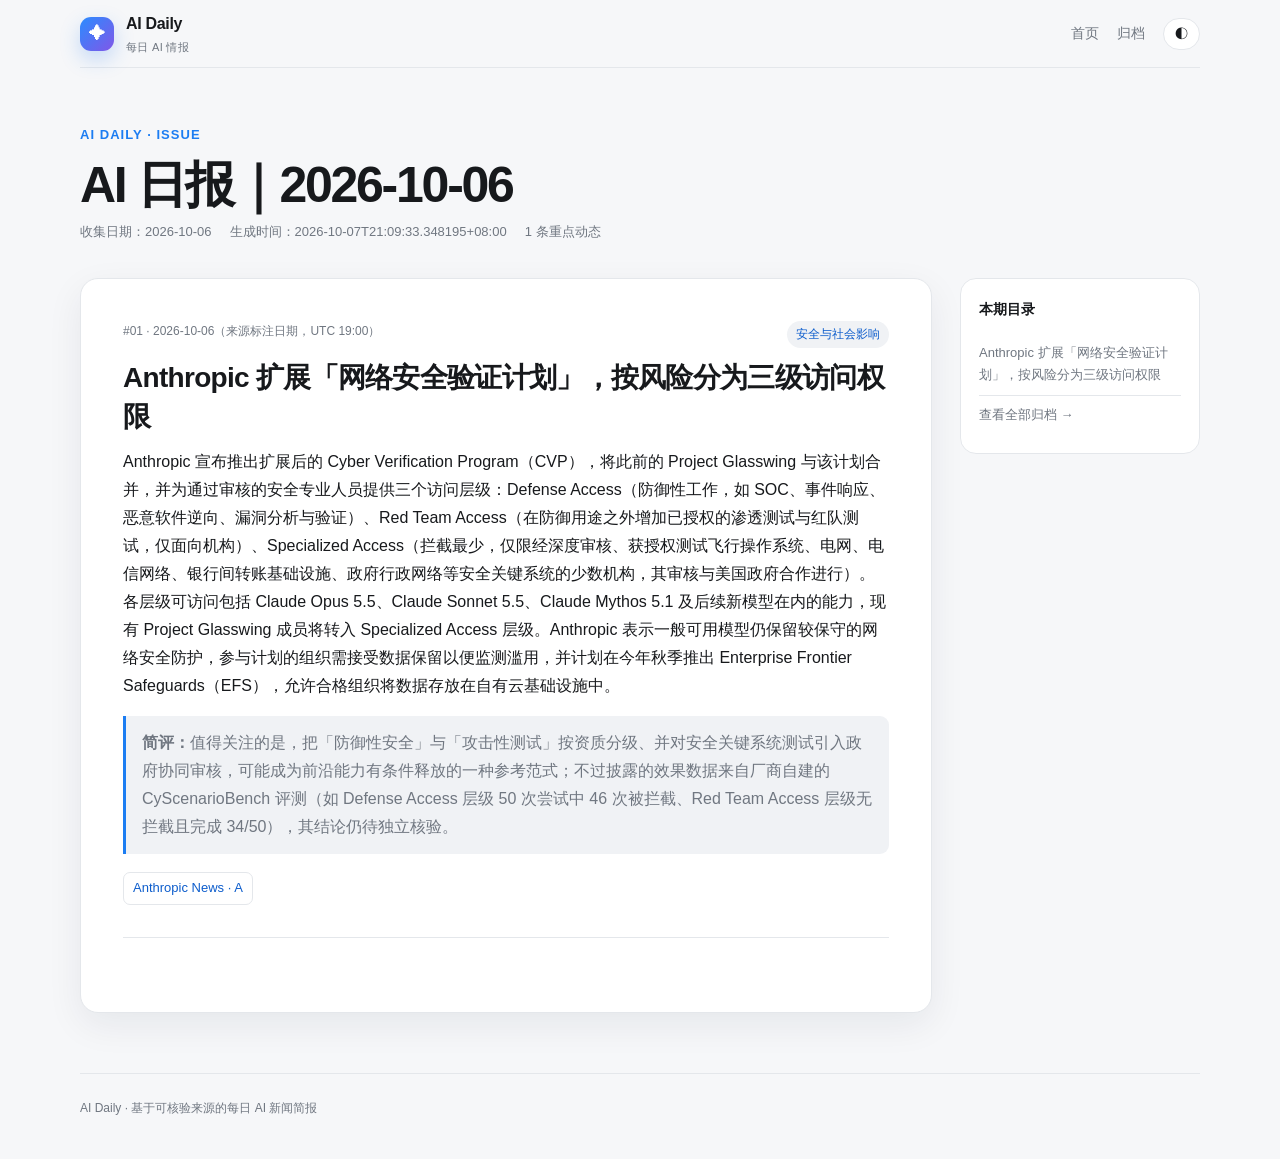
==== site/issues/2026-10-06/index.html @ 6dc69a1b "chore: add AI daily report" ====
<!doctype html><html lang="zh-CN"><head><meta charset="utf-8"><meta name="viewport" content="width=device-width,initial-scale=1"><meta name="theme-color" content="#f6f7f9"><title>AI 日报｜2026-10-06</title><link rel="stylesheet" href="../../assets/style.css"></head><body><header class="shell topbar"><a class="brand" href="../../index.html"><span class="brand-mark">✦</span><span>AI Daily<small>每日 AI 情报</small></span></a><nav class="nav"><a href="../../index.html">首页</a><a href="../../archive.html">归档</a><button class="theme" data-theme-toggle aria-label="切换主题">◐</button></nav></header><main class="shell"><section class="issue-head"><div class="eyebrow">AI Daily · Issue</div><h1>AI 日报｜2026-10-06</h1><div class="issue-meta"><span>收集日期：2026-10-06</span><span>生成时间：2026-10-07T21:09:33.348195+08:00</span><span>1 条重点动态</span></div></section><section class="issue-layout"><article class="article"><article class="article-item" id="item-1"><div class="card-meta"><span>#01 · 2026-10-06（来源标注日期，UTC 19:00）</span><span class="tag">安全与社会影响</span></div><h2>Anthropic 扩展「网络安全验证计划」，按风险分为三级访问权限</h2><div class="summary">Anthropic 宣布推出扩展后的 Cyber Verification Program（CVP），将此前的 Project Glasswing 与该计划合并，并为通过审核的安全专业人员提供三个访问层级：Defense Access（防御性工作，如 SOC、事件响应、恶意软件逆向、漏洞分析与验证）、Red Team Access（在防御用途之外增加已授权的渗透测试与红队测试，仅面向机构）、Specialized Access（拦截最少，仅限经深度审核、获授权测试飞行操作系统、电网、电信网络、银行间转账基础设施、政府行政网络等安全关键系统的少数机构，其审核与美国政府合作进行）。各层级可访问包括 Claude Opus 5.5、Claude Sonnet 5.5、Claude Mythos 5.1 及后续新模型在内的能力，现有 Project Glasswing 成员将转入 Specialized Access 层级。Anthropic 表示一般可用模型仍保留较保守的网络安全防护，参与计划的组织需接受数据保留以便监测滥用，并计划在今年秋季推出 Enterprise Frontier Safeguards（EFS），允许合格组织将数据存放在自有云基础设施中。</div><div class="comment"><strong>简评：</strong>值得关注的是，把「防御性安全」与「攻击性测试」按资质分级、并对安全关键系统测试引入政府协同审核，可能成为前沿能力有条件释放的一种参考范式；不过披露的效果数据来自厂商自建的 CyScenarioBench 评测（如 Defense Access 层级 50 次尝试中 46 次被拦截、Red Team Access 层级无拦截且完成 34/50），其结论仍待独立核验。</div><div class="sources"><a class="source" href="https://www.anthropic.com/news/cyber-verification-program" target="_blank" rel="noreferrer">Anthropic News · A</a></div></article><div class="pager"><span></span><span></span></div></article><aside class="side"><h3>本期目录</h3><a href="#item-1">Anthropic 扩展「网络安全验证计划」，按风险分为三级访问权限</a><a href="../../archive.html">查看全部归档 →</a></aside></section></main><footer class="shell">AI Daily · 基于可核验来源的每日 AI 新闻简报</footer><script>(()=>{const saved=localStorage.getItem('ai-daily-theme');if(saved)document.documentElement.dataset.theme=saved;const b=document.querySelector('[data-theme-toggle]');if(b)b.onclick=()=>{const n=document.documentElement.dataset.theme==='dark'?'light':'dark';document.documentElement.dataset.theme=n;localStorage.setItem('ai-daily-theme',n)};const s=document.querySelector('[data-search]');if(s)s.oninput=()=>{const k=s.value.trim().toLowerCase();document.querySelectorAll('[data-search-card]').forEach(c=>c.hidden=!!k&&!c.textContent.toLowerCase().includes(k))}})()</script></body></html>
---- site/assets/style.css ----
:root{--bg:#f6f7f9;--surface:#fff;--soft:#f0f2f5;--text:#17191c;--muted:#707781;--line:#e4e7eb;--accent:#1c7df2;--accent2:#0d5dcc;--shadow:0 12px 36px rgba(21,32,52,.07)}
[data-theme=dark]{--bg:#111315;--surface:#1a1d20;--soft:#22262a;--text:#f2f4f7;--muted:#a5adb7;--line:#333940;--accent:#72aefc;--accent2:#9bc5ff;--shadow:0 14px 38px rgba(0,0,0,.2)}
*{box-sizing:border-box}html{scroll-behavior:smooth}body{margin:0;background:var(--bg);color:var(--text);font-family:-apple-system,BlinkMacSystemFont,"Segoe UI","PingFang SC","Microsoft YaHei",sans-serif;line-height:1.75}a{color:inherit;text-decoration:none}a:hover{color:var(--accent2)}.shell{width:min(1120px,calc(100% - 36px));margin:0 auto}.topbar{height:68px;display:flex;align-items:center;justify-content:space-between;border-bottom:1px solid var(--line)}.brand{display:flex;gap:12px;align-items:center;font-weight:800;letter-spacing:-.02em}.brand-mark{width:34px;height:34px;border-radius:11px;display:grid;place-items:center;color:#fff;background:linear-gradient(135deg,#2b8cff,#8057e8);box-shadow:0 8px 20px rgba(42,128,244,.25)}.brand small{display:block;color:var(--muted);font-size:11px;font-weight:500;letter-spacing:.03em}.nav{display:flex;align-items:center;gap:18px;color:var(--muted);font-size:14px}.nav a:hover{color:var(--text)}.theme{border:1px solid var(--line);background:var(--surface);color:var(--text);border-radius:999px;padding:6px 11px;cursor:pointer}.hero{padding:58px 0 32px;display:grid;grid-template-columns:1fr auto;gap:28px;align-items:end}.eyebrow{color:var(--accent);font-weight:700;font-size:13px;letter-spacing:.08em;text-transform:uppercase}h1{margin:10px 0 8px;font-size:clamp(32px,5vw,54px);line-height:1.13;letter-spacing:-.045em}.lead{max-width:620px;margin:0;color:var(--muted);font-size:16px}.date-block{text-align:right;color:var(--muted);font-size:13px}.date-block strong{display:block;color:var(--text);font-size:24px}.toolbar{display:flex;justify-content:space-between;align-items:center;gap:16px;padding:14px 0 22px}.toolbar h2{margin:0;font-size:21px;letter-spacing:-.02em}.search{width:min(280px,48vw);border:1px solid var(--line);background:var(--surface);color:var(--text);border-radius:10px;padding:10px 13px;outline:none}.search:focus{border-color:var(--accent);box-shadow:0 0 0 3px rgba(28,125,242,.12)}.grid{display:grid;grid-template-columns:repeat(2,minmax(0,1fr));gap:16px;padding-bottom:52px}.card{background:var(--surface);border:1px solid var(--line);border-radius:16px;padding:22px;box-shadow:var(--shadow);transition:transform .18s ease,border-color .18s ease}.card:hover{transform:translateY(-2px);border-color:rgba(28,125,242,.45)}.card-meta{display:flex;justify-content:space-between;gap:12px;color:var(--muted);font-size:12px}.card h3{margin:12px 0 8px;font-size:20px;line-height:1.45;letter-spacing:-.02em}.card p{margin:0;color:var(--muted);display:-webkit-box;-webkit-line-clamp:3;-webkit-box-orient:vertical;overflow:hidden}.tag{display:inline-flex;align-items:center;border-radius:999px;padding:3px 9px;background:var(--soft);color:var(--accent2);font-size:12px;white-space:nowrap}.empty{grid-column:1/-1;padding:48px 24px;background:var(--surface);border:1px dashed var(--line);border-radius:16px;color:var(--muted);text-align:center}.issue-head{padding:56px 0 34px;max-width:850px}.issue-head h1{font-size:clamp(30px,5vw,50px)}.issue-meta{display:flex;flex-wrap:wrap;gap:8px 18px;color:var(--muted);font-size:13px}.issue-layout{display:grid;grid-template-columns:minmax(0,1fr) 240px;gap:28px;align-items:start;padding-bottom:60px}.article{background:var(--surface);border:1px solid var(--line);border-radius:18px;padding:clamp(22px,4vw,42px);box-shadow:var(--shadow)}.article-item{padding:0 0 32px;margin:0 0 32px;border-bottom:1px solid var(--line)}.article-item:last-child{border-bottom:0;padding-bottom:0;margin-bottom:0}.article-item h2{margin:10px 0 12px;font-size:clamp(21px,3vw,28px);line-height:1.4;letter-spacing:-.025em}.article-item .summary{font-size:16px}.comment{margin-top:16px;padding:13px 16px;background:var(--soft);border-left:3px solid var(--accent);color:var(--muted);border-radius:0 9px 9px 0}.sources{display:flex;flex-wrap:wrap;gap:8px;margin-top:18px}.source{color:var(--accent2);font-size:13px;border:1px solid var(--line);padding:4px 9px;border-radius:7px}.side{position:sticky;top:20px;background:var(--surface);border:1px solid var(--line);border-radius:16px;padding:18px}.side h3{margin:0 0 12px;font-size:14px}.side a{display:block;padding:8px 0;color:var(--muted);font-size:13px;border-bottom:1px solid var(--line)}.side a:last-child{border-bottom:0}.pager{display:flex;justify-content:space-between;gap:10px;margin-top:22px}.button{display:inline-flex;align-items:center;gap:6px;padding:9px 13px;background:var(--surface);border:1px solid var(--line);border-radius:9px;color:var(--muted);font-size:13px}footer{border-top:1px solid var(--line);color:var(--muted);font-size:12px;padding:24px 0 40px}@media(max-width:760px){.shell{width:min(100% - 24px,1120px)}.topbar{height:60px}.brand small{display:none}.nav{gap:10px}.hero{display:block;padding-top:38px}.date-block{text-align:left;margin-top:20px}.grid{grid-template-columns:1fr}.toolbar{align-items:flex-start;flex-direction:column}.search{width:100%}.issue-layout{grid-template-columns:1fr}.side{position:static;order:-1}.article{padding:22px}.nav a:nth-child(1){display:none}}
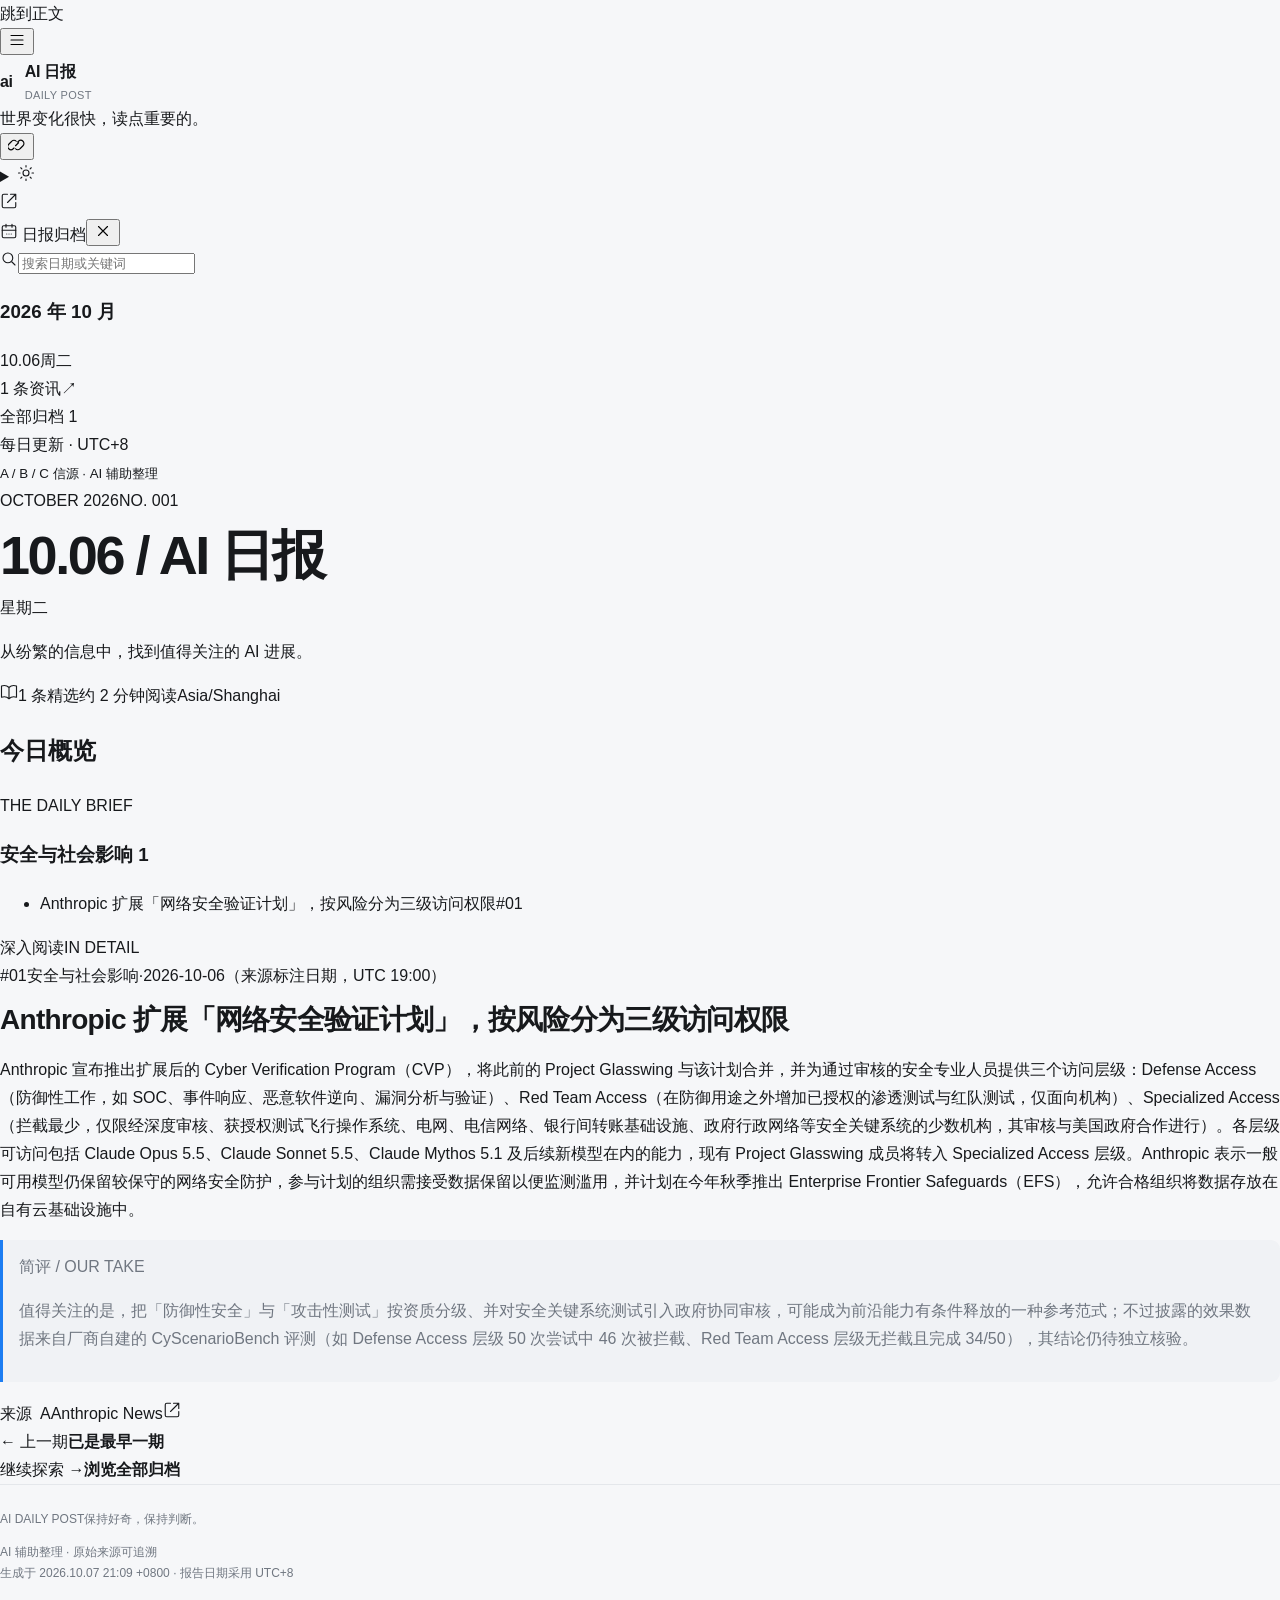
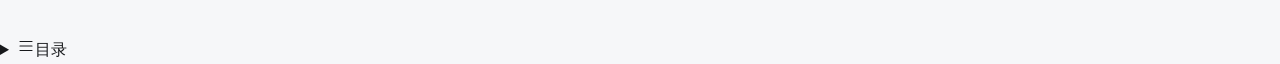
==== commit 0ed14733: "feat: redesign pages as daily reader" ====
--- a/site/issues/2026-10-06/index.html
+++ b/site/issues/2026-10-06/index.html
@@ -1 +1,45 @@
-<!doctype html><html lang="zh-CN"><head><meta charset="utf-8"><meta name="viewport" content="width=device-width,initial-scale=1"><meta name="theme-color" content="#f6f7f9"><title>AI 日报｜2026-10-06</title><link rel="stylesheet" href="../../assets/style.css"></head><body><header class="shell topbar"><a class="brand" href="../../index.html"><span class="brand-mark">✦</span><span>AI Daily<small>每日 AI 情报</small></span></a><nav class="nav"><a href="../../index.html">首页</a><a href="../../archive.html">归档</a><button class="theme" data-theme-toggle aria-label="切换主题">◐</button></nav></header><main class="shell"><section class="issue-head"><div class="eyebrow">AI Daily · Issue</div><h1>AI 日报｜2026-10-06</h1><div class="issue-meta"><span>收集日期：2026-10-06</span><span>生成时间：2026-10-07T21:09:33.348195+08:00</span><span>1 条重点动态</span></div></section><section class="issue-layout"><article class="article"><article class="article-item" id="item-1"><div class="card-meta"><span>#01 · 2026-10-06（来源标注日期，UTC 19:00）</span><span class="tag">安全与社会影响</span></div><h2>Anthropic 扩展「网络安全验证计划」，按风险分为三级访问权限</h2><div class="summary">Anthropic 宣布推出扩展后的 Cyber Verification Program（CVP），将此前的 Project Glasswing 与该计划合并，并为通过审核的安全专业人员提供三个访问层级：Defense Access（防御性工作，如 SOC、事件响应、恶意软件逆向、漏洞分析与验证）、Red Team Access（在防御用途之外增加已授权的渗透测试与红队测试，仅面向机构）、Specialized Access（拦截最少，仅限经深度审核、获授权测试飞行操作系统、电网、电信网络、银行间转账基础设施、政府行政网络等安全关键系统的少数机构，其审核与美国政府合作进行）。各层级可访问包括 Claude Opus 5.5、Claude Sonnet 5.5、Claude Mythos 5.1 及后续新模型在内的能力，现有 Project Glasswing 成员将转入 Specialized Access 层级。Anthropic 表示一般可用模型仍保留较保守的网络安全防护，参与计划的组织需接受数据保留以便监测滥用，并计划在今年秋季推出 Enterprise Frontier Safeguards（EFS），允许合格组织将数据存放在自有云基础设施中。</div><div class="comment"><strong>简评：</strong>值得关注的是，把「防御性安全」与「攻击性测试」按资质分级、并对安全关键系统测试引入政府协同审核，可能成为前沿能力有条件释放的一种参考范式；不过披露的效果数据来自厂商自建的 CyScenarioBench 评测（如 Defense Access 层级 50 次尝试中 46 次被拦截、Red Team Access 层级无拦截且完成 34/50），其结论仍待独立核验。</div><div class="sources"><a class="source" href="https://www.anthropic.com/news/cyber-verification-program" target="_blank" rel="noreferrer">Anthropic News · A</a></div></article><div class="pager"><span></span><span></span></div></article><aside class="side"><h3>本期目录</h3><a href="#item-1">Anthropic 扩展「网络安全验证计划」，按风险分为三级访问权限</a><a href="../../archive.html">查看全部归档 →</a></aside></section></main><footer class="shell">AI Daily · 基于可核验来源的每日 AI 新闻简报</footer><script>(()=>{const saved=localStorage.getItem('ai-daily-theme');if(saved)document.documentElement.dataset.theme=saved;const b=document.querySelector('[data-theme-toggle]');if(b)b.onclick=()=>{const n=document.documentElement.dataset.theme==='dark'?'light':'dark';document.documentElement.dataset.theme=n;localStorage.setItem('ai-daily-theme',n)};const s=document.querySelector('[data-search]');if(s)s.oninput=()=>{const k=s.value.trim().toLowerCase();document.querySelectorAll('[data-search-card]').forEach(c=>c.hidden=!!k&&!c.textContent.toLowerCase().includes(k))}})()</script></body></html>+<!doctype html>
+<html lang="zh-CN" data-theme="editorial"><head>
+<meta charset="utf-8"><meta name="viewport" content="width=device-width, initial-scale=1">
+<meta name="description" content="每日 AI 资讯精选，基于 A/B/C 信源整理，保留原始来源。">
+<meta name="color-scheme" content="light dark"><title>AI 日报｜2026-10-06</title>
+<script>try{const t=localStorage.getItem('ai-daily-theme');if(['editorial','mono','dune','blueprint','ink'].includes(t))document.documentElement.dataset.theme=t;}catch(e){}</script>
+<link rel="stylesheet" href="../../assets/style.css"><script defer src="../../assets/site.js"></script>
+</head><body data-site-root="../../">
+<a class="skip-link" href="#main">跳到正文</a>
+<header class="site-header"><div class="header-inner">
+<button class="icon-button mobile-only" data-open-archive aria-controls="archive-sidebar" aria-expanded="false" aria-label="打开日报归档"><svg width="18" height="18" viewBox="0 0 24 24" fill="none" stroke="currentColor" stroke-width="1.5" stroke-linecap="round" stroke-linejoin="round" aria-hidden="true"><path d="M4 6h16M4 12h16M4 18h16"/></svg></button>
+<a class="brand" href="../../index.html"><span class="brand-symbol" aria-hidden="true">a<span>i</span></span><span>AI 日报 <small>DAILY POST</small></span></a>
+<span class="header-note">世界变化很快，读点重要的。</span>
+<div class="header-actions"><button class="icon-button copy-button" data-copy-link aria-label="复制本期链接"><svg width="18" height="18" viewBox="0 0 24 24" fill="none" stroke="currentColor" stroke-width="1.5" stroke-linecap="round" stroke-linejoin="round" aria-hidden="true"><path d="m10 13 4-4m-6 7-1 1a4 4 0 0 1-6-6l4-4a4 4 0 0 1 6 0m2 1 1-1a4 4 0 0 1 6 6l-4 4a4 4 0 0 1-6 0"/></svg></button>
+<details class="theme-picker"><summary class="icon-button" aria-label="切换阅读主题"><svg width="18" height="18" viewBox="0 0 24 24" fill="none" stroke="currentColor" stroke-width="1.5" stroke-linecap="round" stroke-linejoin="round" aria-hidden="true"><circle cx="12" cy="12" r="4"/><path d="M12 2v2m0 16v2M2 12h2m16 0h2M5 5l1.5 1.5m11 11L19 19M5 19l1.5-1.5m11-11L19 5"/></svg></summary><div class="theme-menu"><p>阅读主题</p><button type="button" data-set-theme="editorial" aria-pressed="false"><span class="theme-swatch" style="--swatch-bg:#faf8f5;--swatch-accent:#c44b2b"></span>经典<span class="theme-check">✓</span></button><button type="button" data-set-theme="mono" aria-pressed="false"><span class="theme-swatch" style="--swatch-bg:#ffffff;--swatch-accent:#111111"></span>极简<span class="theme-check">✓</span></button><button type="button" data-set-theme="dune" aria-pressed="false"><span class="theme-swatch" style="--swatch-bg:#faf6f0;--swatch-accent:#b57b31"></span>沙丘<span class="theme-check">✓</span></button><button type="button" data-set-theme="blueprint" aria-pressed="false"><span class="theme-swatch" style="--swatch-bg:#f8faff;--swatch-accent:#2563eb"></span>蓝图<span class="theme-check">✓</span></button><button type="button" data-set-theme="ink" aria-pressed="false"><span class="theme-swatch" style="--swatch-bg:#191714;--swatch-accent:#ee8866"></span>墨夜<span class="theme-check">✓</span></button></div></details>
+<a class="icon-button repo-link" href="https://github.com/dcYuan33/AI_Daily_Post" target="_blank" rel="noopener noreferrer" aria-label="GitHub 仓库"><svg width="18" height="18" viewBox="0 0 24 24" fill="none" stroke="currentColor" stroke-width="1.5" stroke-linecap="round" stroke-linejoin="round" aria-hidden="true"><path d="M14 3h7v7m0-7L10 14M10 3H5a2 2 0 0 0-2 2v14a2 2 0 0 0 2 2h14a2 2 0 0 0 2-2v-5"/></svg></a></div>
+</div><div class="reading-progress" data-reading-progress></div></header>
+<div class="sidebar-backdrop" data-close-archive hidden></div>
+<div class="reader-layout"><aside class="sidebar" id="archive-sidebar" aria-label="日报归档">
+        <div class="sidebar-heading"><span><svg width="18" height="18" viewBox="0 0 24 24" fill="none" stroke="currentColor" stroke-width="1.5" stroke-linecap="round" stroke-linejoin="round" aria-hidden="true"><rect x="3" y="5" width="18" height="16" rx="2"/><path d="M16 3v4M8 3v4M3 11h18m-12 5h.01M12 16h.01M15 16h.01"/></svg> 日报归档</span><button class="icon-button mobile-only" data-close-archive aria-label="关闭归档"><svg width="18" height="18" viewBox="0 0 24 24" fill="none" stroke="currentColor" stroke-width="1.5" stroke-linecap="round" stroke-linejoin="round" aria-hidden="true"><path d="m6 6 12 12M18 6 6 18"/></svg></button></div>
+        <label class="sidebar-search"><svg width="18" height="18" viewBox="0 0 24 24" fill="none" stroke="currentColor" stroke-width="1.5" stroke-linecap="round" stroke-linejoin="round" aria-hidden="true"><circle cx="10.5" cy="10.5" r="6.5"/><path d="m16 16 4 4"/></svg><input type="search" data-archive-search placeholder="搜索日期或关键词" aria-label="搜索日期或关键词" autocomplete="off"></label>
+        <div class="date-list"><section class="date-group"><h3>2026 年 10 月</h3><a class="date-entry active" href="../../issues/2026-10-06/" data-date-entry data-search-text="2026-10-06 AI 日报｜2026-10-06 Anthropic 扩展「网络安全验证计划」，按风险分为三级访问权限 Anthropic 宣布推出扩展后的 Cyber Verification Program（CVP），将此前的 Project Glasswing 与该计划合并，并为通过审核的安全专业人员提供三个访问层级：Defense Access（防御性工作，如 SOC、事件响应、恶意软件逆向、漏洞分析与验证）、Red Team Access（在防御用途之外增加已授权的渗透测试与红队测试，仅面向机构）、Specialized Access（拦截最少，仅限经深度审核、获授权测试飞行操作系统、电网、电信网络、银行间转账基础设施、政府行政网络等安全关键系统的少数机构，其审核与美国政府合作进行）。各层级可访问包括 Claude Opus 5.5、Claude Sonnet 5.5、Claude Mythos 5.1 及后续新模型在内的能力，现有 Project Glasswing 成员将转入 Specialized Access 层级。Anthropic 表示一般可用模型仍保留较保守的网络安全防护，参与计划的组织需接受数据保留以便监测滥用，并计划在今年秋季推出 Enterprise Frontier Safeguards（EFS），允许合格组织将数据存放在自有云基础设施中。" aria-current="page">
+                <div class="date-entry-top"><time datetime="2026-10-06">10.06</time><span>周二</span><i class="latest-dot" title="最新一期"></i></div>
+                <div class="date-entry-bottom"><span>1 条资讯</span><span class="entry-arrow">↗</span></div></a></section><p class="sidebar-empty" data-search-empty hidden>没有找到匹配的日报</p></div>
+        <a class="all-issues" href="../../archive.html">全部归档 <span>1</span></a>
+        <div class="sidebar-footer"><span class="live-dot"></span> 每日更新 · UTC+8<br><small>A / B / C 信源 · AI 辅助整理</small></div>
+    </aside><main id="main" class="main-pane" tabindex="-1"><div class="reading-shell" data-report-date="2026-10-06">
+        <header class="issue-header"><div class="issue-dateline"><span>OCTOBER 2026</span><span class="dateline-rule"></span><span>NO. 001</span></div>
+        <div class="issue-title-row"><h1><time datetime="2026-10-06">10.06</time><span class="title-period"> / </span><span class="title-cn">AI 日报</span></h1><span class="weekday">星期二</span></div>
+        <p class="issue-subtitle">从纷繁的信息中，找到值得关注的 AI 进展。</p>
+        <div class="issue-metadata"><span><svg width="18" height="18" viewBox="0 0 24 24" fill="none" stroke="currentColor" stroke-width="1.5" stroke-linecap="round" stroke-linejoin="round" aria-hidden="true"><path d="M12 6c-3-3-7-3-10-2v15c3-1 7-1 10 2 3-3 7-3 10-2V4c-3-1-7-1-10 2Zm0 0v15"/></svg>1 条精选</span><span>约 2 分钟阅读</span><span>Asia/Shanghai</span></div></header>
+        <section class="overview" aria-labelledby="overview-title"><div class="section-kicker"><h2 id="overview-title">今日概览</h2><span>THE DAILY BRIEF</span></div><section class="overview-group"><h3>安全与社会影响 <span>1</span></h3><ul><li><a href="#item-1"><span class="overview-bullet"></span><span>Anthropic 扩展「网络安全验证计划」，按风险分为三级访问权限</span><span class="item-tag">#01</span></a></li></ul></section></section>
+        <div class="article-section-label"><span>深入阅读</span><span class="dateline-rule"></span><span>IN DETAIL</span></div>
+        <div class="articles"><article class="article-item" id="item-1" data-article>
+        <div class="article-meta"><span class="item-tag">#01</span><span>安全与社会影响</span><span class="meta-dot">·</span><span>2026-10-06（来源标注日期，UTC 19:00）</span></div>
+        <h2><a href="#item-1">Anthropic 扩展「网络安全验证计划」，按风险分为三级访问权限</a></h2>
+        <div class="article-body"><p>Anthropic 宣布推出扩展后的 Cyber Verification Program（CVP），将此前的 Project Glasswing 与该计划合并，并为通过审核的安全专业人员提供三个访问层级：Defense Access（防御性工作，如 SOC、事件响应、恶意软件逆向、漏洞分析与验证）、Red Team Access（在防御用途之外增加已授权的渗透测试与红队测试，仅面向机构）、Specialized Access（拦截最少，仅限经深度审核、获授权测试飞行操作系统、电网、电信网络、银行间转账基础设施、政府行政网络等安全关键系统的少数机构，其审核与美国政府合作进行）。各层级可访问包括 Claude Opus 5.5、Claude Sonnet 5.5、Claude Mythos 5.1 及后续新模型在内的能力，现有 Project Glasswing 成员将转入 Specialized Access 层级。Anthropic 表示一般可用模型仍保留较保守的网络安全防护，参与计划的组织需接受数据保留以便监测滥用，并计划在今年秋季推出 Enterprise Frontier Safeguards（EFS），允许合格组织将数据存放在自有云基础设施中。</p></div><aside class="comment"><span class="comment-label">简评 / OUR TAKE</span><p>值得关注的是，把「防御性安全」与「攻击性测试」按资质分级、并对安全关键系统测试引入政府协同审核，可能成为前沿能力有条件释放的一种参考范式；不过披露的效果数据来自厂商自建的 CyScenarioBench 评测（如 Defense Access 层级 50 次尝试中 46 次被拦截、Red Team Access 层级无拦截且完成 34/50），其结论仍待独立核验。</p></aside>
+        <div class="sources"><span class="sources-label">来源</span><a class="source-link" href="https://www.anthropic.com/news/cyber-verification-program" target="_blank" rel="noopener noreferrer"><span class="source-tier">A</span>Anthropic News<svg width="18" height="18" viewBox="0 0 24 24" fill="none" stroke="currentColor" stroke-width="1.5" stroke-linecap="round" stroke-linejoin="round" aria-hidden="true"><path d="M14 3h7v7m0-7L10 14M10 3H5a2 2 0 0 0-2 2v14a2 2 0 0 0 2 2h14a2 2 0 0 0 2-2v-5"/></svg></a></div>
+    </article></div>
+        <nav class="issue-pager" aria-label="相邻日报"><div class="pager-disabled"><span>← 上一期</span><strong>已是最早一期</strong></div><a href="../../archive.html"><span>继续探索 →</span><strong>浏览全部归档</strong></a></nav>
+        <footer class="reading-footer"><a class="footer-brand" href="../../index.html">AI DAILY POST<span>保持好奇，保持判断。</span></a><p>AI 辅助整理 · 原始来源可追溯<br>生成于 2026.10.07 21:09 +0800 · 报告日期采用 UTC+8</p></footer>
+        <details class="floating-toc"><summary aria-label="打开本期目录"><svg width="18" height="18" viewBox="0 0 24 24" fill="none" stroke="currentColor" stroke-width="1.5" stroke-linecap="round" stroke-linejoin="round" aria-hidden="true"><path d="M4 6h16M4 12h16M4 18h16"/></svg><span>目录</span></summary><nav class="toc-panel" aria-label="本期目录"><h2>本期目录 · 1 条</h2><a href="#item-1"><span class="item-tag">#01</span><span>Anthropic 扩展「网络安全验证计划」，按风险分为三级访问权限</span></a></nav></details><button class="back-to-top icon-button" data-back-top aria-label="回到顶部" hidden><svg width="18" height="18" viewBox="0 0 24 24" fill="none" stroke="currentColor" stroke-width="1.5" stroke-linecap="round" stroke-linejoin="round" aria-hidden="true"><path d="m6 14 6-6 6 6"/></svg></button>
+    </div></main></div>
+<div class="status-toast" role="status" aria-live="polite" data-status hidden></div>
+</body></html>
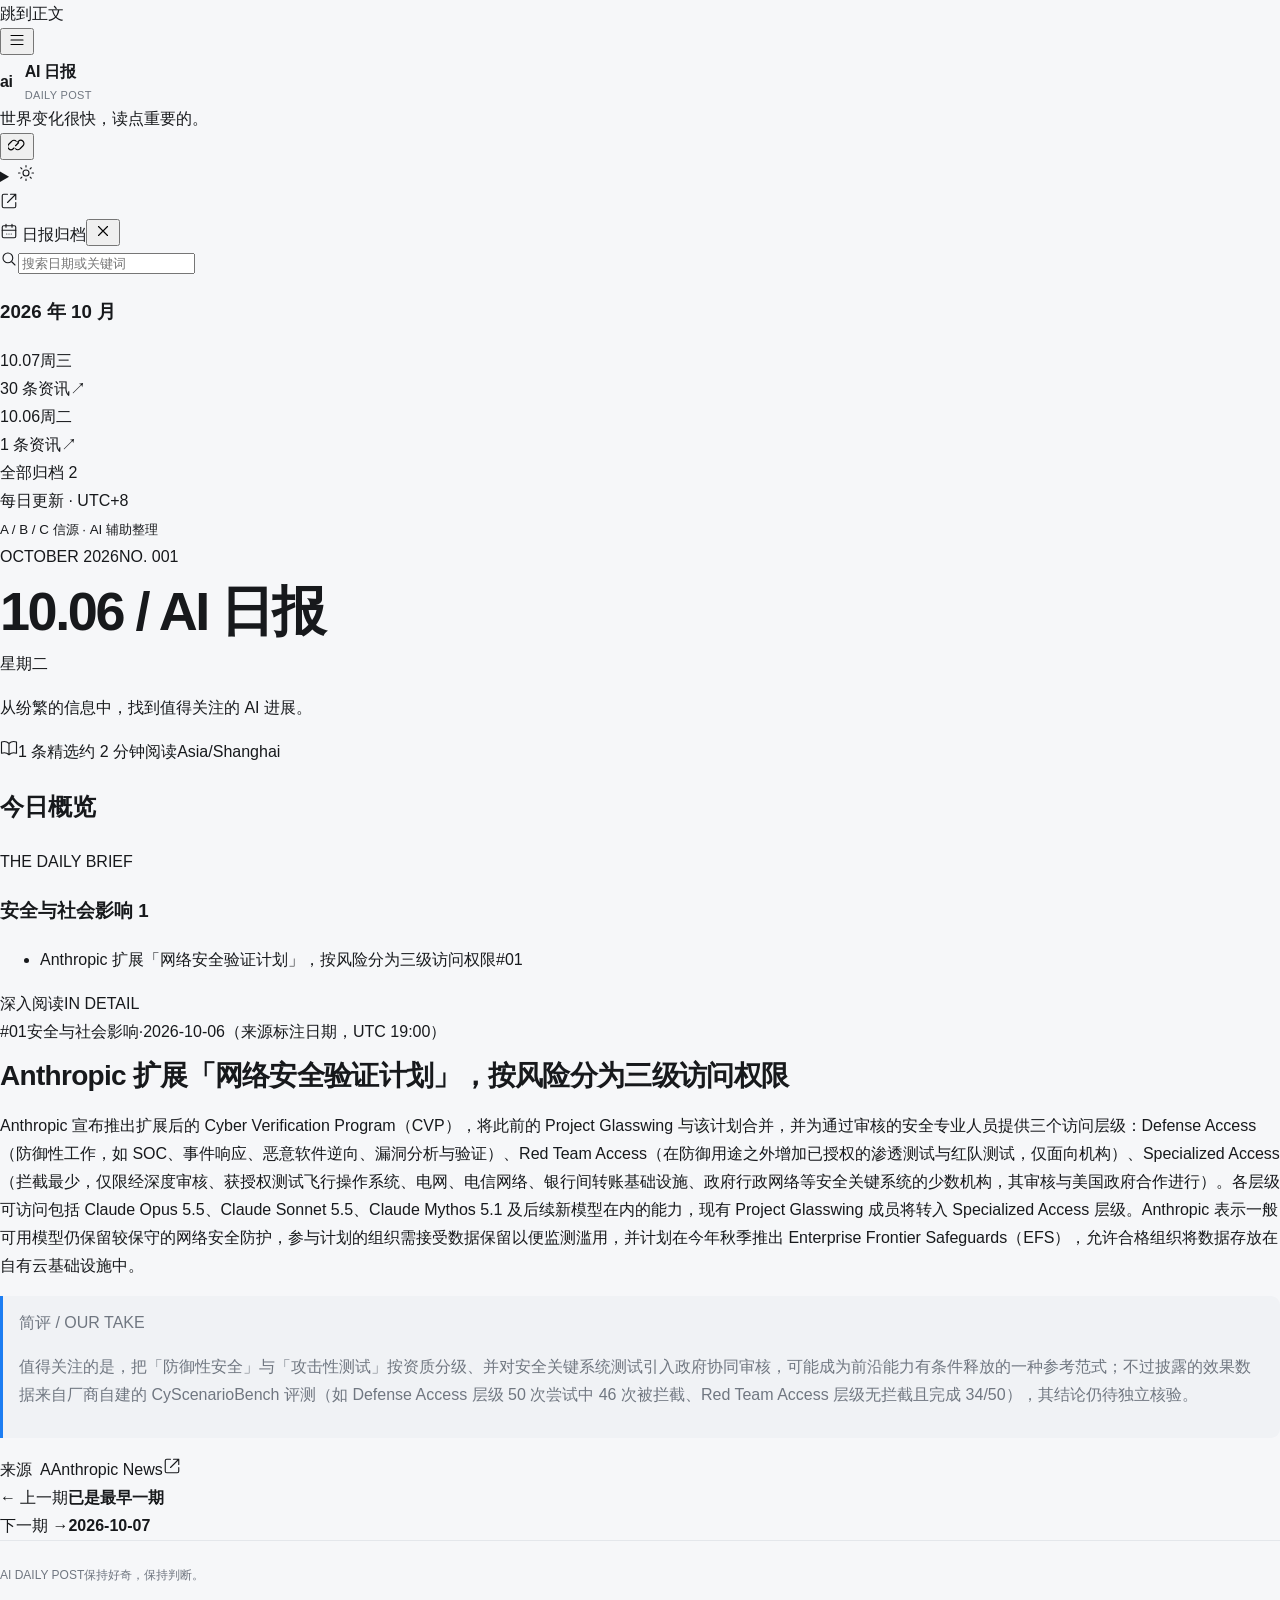
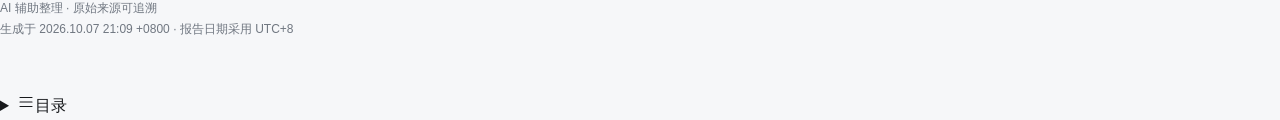
==== commit 6c93ef9e: "chore: add AI daily report" ====
--- a/site/issues/2026-10-06/index.html
+++ b/site/issues/2026-10-06/index.html
@@ -19,10 +19,12 @@
 <div class="reader-layout"><aside class="sidebar" id="archive-sidebar" aria-label="日报归档">
         <div class="sidebar-heading"><span><svg width="18" height="18" viewBox="0 0 24 24" fill="none" stroke="currentColor" stroke-width="1.5" stroke-linecap="round" stroke-linejoin="round" aria-hidden="true"><rect x="3" y="5" width="18" height="16" rx="2"/><path d="M16 3v4M8 3v4M3 11h18m-12 5h.01M12 16h.01M15 16h.01"/></svg> 日报归档</span><button class="icon-button mobile-only" data-close-archive aria-label="关闭归档"><svg width="18" height="18" viewBox="0 0 24 24" fill="none" stroke="currentColor" stroke-width="1.5" stroke-linecap="round" stroke-linejoin="round" aria-hidden="true"><path d="m6 6 12 12M18 6 6 18"/></svg></button></div>
         <label class="sidebar-search"><svg width="18" height="18" viewBox="0 0 24 24" fill="none" stroke="currentColor" stroke-width="1.5" stroke-linecap="round" stroke-linejoin="round" aria-hidden="true"><circle cx="10.5" cy="10.5" r="6.5"/><path d="m16 16 4 4"/></svg><input type="search" data-archive-search placeholder="搜索日期或关键词" aria-label="搜索日期或关键词" autocomplete="off"></label>
-        <div class="date-list"><section class="date-group"><h3>2026 年 10 月</h3><a class="date-entry active" href="../../issues/2026-10-06/" data-date-entry data-search-text="2026-10-06 AI 日报｜2026-10-06 Anthropic 扩展「网络安全验证计划」，按风险分为三级访问权限 Anthropic 宣布推出扩展后的 Cyber Verification Program（CVP），将此前的 Project Glasswing 与该计划合并，并为通过审核的安全专业人员提供三个访问层级：Defense Access（防御性工作，如 SOC、事件响应、恶意软件逆向、漏洞分析与验证）、Red Team Access（在防御用途之外增加已授权的渗透测试与红队测试，仅面向机构）、Specialized Access（拦截最少，仅限经深度审核、获授权测试飞行操作系统、电网、电信网络、银行间转账基础设施、政府行政网络等安全关键系统的少数机构，其审核与美国政府合作进行）。各层级可访问包括 Claude Opus 5.5、Claude Sonnet 5.5、Claude Mythos 5.1 及后续新模型在内的能力，现有 Project Glasswing 成员将转入 Specialized Access 层级。Anthropic 表示一般可用模型仍保留较保守的网络安全防护，参与计划的组织需接受数据保留以便监测滥用，并计划在今年秋季推出 Enterprise Frontier Safeguards（EFS），允许合格组织将数据存放在自有云基础设施中。" aria-current="page">
-                <div class="date-entry-top"><time datetime="2026-10-06">10.06</time><span>周二</span><i class="latest-dot" title="最新一期"></i></div>
+        <div class="date-list"><section class="date-group"><h3>2026 年 10 月</h3><a class="date-entry" href="../../issues/2026-10-07/" data-date-entry data-search-text="2026-10-07 AI 日报｜2026-10-07 OpenAI 发布 GPT-6 并推出 Intelligent UI OpenAI 宣布 GPT-6 在全球 ChatGPT 中开始推出，并带来 Intelligent UI，称可提供更快响应、可视化与交互体验。 Anthropic 发布 Claude Haiku 5.5，并下调 Sonnet 5.5 缓存读价格 Anthropic 发布 Claude Haiku 5.5，称其为最快、最便宜且最强的小模型，面向高吞吐、成本敏感任务；相比 Haiku 4.5 平均运行成本降低约 75%。同时将 Claude Sonnet 5.5 的缓存读价格减半，称 Sonnet 5.5 在多数 agentic 工作中便宜约 20%，并为 Max 和 Team 订阅者提供月度 API credit。 Mistral 发布 1 万亿参数 Mistral Large 4 预览 Mistral 发布 1 万亿参数 Mistral Large 4 预览，昵称 Le Chonk，称可挑战顶级闭源模型，目前通过 API 提供预览，并承诺月底发布开放权重。Ars Technica 称其针对编码、网络防御、制造、金融、电气工程等领域优化；Simon Willison 称其为 49B 激活参数，训练于 3800 张 NVIDIA Grace Blackwell GPU，Artificial Analysis 得分 38，较 Mistral Large 3 大幅提升。 OpenAI 发布数百项数学结果，数学家担忧核验与公平访问 OpenAI 在 GitHub 发布超过 370 项数学结果，覆盖代数、理论计算机科学、数学逻辑等，称由其先进 AI 模型生成。Guardian 报道称，数学家担忧 OpenAI 未充分核验结果，且前沿模型不对外开放会制造两级体系；IAS 等机构呼吁人类理解与公平访问。WIRED 称数学家对 OpenAI 再次批量发布结果感到不满，担心传统科学发布与归因流程被忽视。 Google 全球开放 SynthID AI 内容检测网站 Google 宣布 SynthID 检测器现在支持所有合作伙伴的水印，并通过新网站 SynthID.com 向任何人开放。它可检测 Google、OpenAI、Nvidia、Kakao 等来源的水印，Apple 即将加入；用户需登录，每日约有 10 次图像、视频和音频检查配额。 Google Labs 推出 AI 游戏创作平台 Playground Google Labs 推出 AI 游戏创作平台 Playground，用户可用文本提示构建浏览器游戏，选择类型、2D/3D、单/多人，并上传视觉素材转为游戏资产。目前面向美国 18 岁以上用户，免费浏览，生成依赖每周 token 系统；Google One AI 订阅者有更高限额，未来计划加入 Unity Spark 集成。 NVIDIA 微调 Nemotron 在 IOI 2026 和 IMO 2026 达金牌水平 NVIDIA 团队在 Hugging Face 博客介绍，从 Nemotron 3 出发用 SFT、RL 和反馈驱动推理构建的模型在 IMO 2026 和 IOI 2026 达到金牌水平。IOI 结果为非官方、无监督基准，不在官方排名，IMO 证明由官方评分者评阅；他们整理 22,000 道题和合成推理轨迹，训练 Nemotron-3-Nano-CC 与 Nemotron-3-Ultra-CC，IOI 2026 系统得分 535.4/600。 OpenAI 为 ChatGPT for Teens 推出 College Planner OpenAI 宣布 College Planner 进入 ChatGPT for Teens，帮助学生管理大学申请，并增加 flashcards、quizzes，以及一个 teen AI council。 Radisson 与 Accenture 合作在 ChatGPT 内做酒店发现 Radisson Hotel Group 与 Accenture 合作构建 ChatGPT 插件，使用 OpenAI 技术帮助旅行者发现、比较和预订酒店。 Atlassian 与 OpenAI 扩大合作 Atlassian 与 OpenAI 扩大合作，将前沿模型与企业知识连接，帮助团队规划、构建和交付工作。 Anthropic 扩大 Cyber Verification Program Anthropic 推出扩展版 Cyber Verification Program，为合格安全专业人员提供先进网络能力和降低后的阻断分类器，分为 Defense Access、Red Team Access 等层级，覆盖 Opus 5.5、Sonnet 5.5、Mythos 5.1 等模型。 OpenAI 将在欧盟默认水印 ChatGPT 输出 OpenAI 宣布将在欧盟自动为 ChatGPT 生成的文本添加水印，其他地区默认关闭但可选开启，以符合 8 月生效的 EU AI Act。水印方法名为 textGrain，测试显示 92% 检测成功率，但修改 10% 文本会降低近 30% 检测率，修改 20% 会降低近 75%。 澳大利亚隐私监管调查 Kmart 智能眼镜应用 澳大利亚隐私专员对 Kmart 售价 89 澳元智能眼镜中 HeyCyan 应用背后的中国公司 Shenzhen Qingcheng 展开调查，因其未回应问询，并涉及第三方技术分析和隐私政策担忧。此前该眼镜因隐蔽拍摄引发公众愤怒，Kmart 已下架。 Mumsnet 否认用 AI 写帖，但论坛出现 AI 提示词 Mumsnet 否认使用 AI 撰写内容，但一个用于 AI 模型写 AIBU 回复的详细提示词出现在论坛上，引发用户不满。创始人 Justine Roberts 后来确认提示词来自其系统，该系统将用户草稿发送给 OpenAI 以建议标题，但这次发送了整篇回复提示，称“看起来是他们那边的错误”。 麦当劳因 AI 定价工具面临反垄断诉讼 据 Guardian 10 月 7 日报道，McDonald’s 在芝加哥联邦法院被诉，指控其 AI 定价工具让独立加盟商交换非公开价格和销售信息，构成算法价格垄断并推高菜单价格。麦当劳否认，称 AI 不设定价格，加盟商自行决定，工具不会自动化、协调或固定价格。 IMF 总裁呼吁管理 AI 风险并收紧财政 IMF 总裁 Kristalina Georgieva 在 IMF/世行年会前呼吁高债务经济体收紧财政，并强调管理 AI 风险，包括大规模劳动力市场冲击、严重网络与稳定风险，以及前沿模型可能失控。她引述 IMF 研究称有效采用 AI 可给全球经济增长增加半个百分点。 澳大利亚数据中心建设热潮可能挤压住房供应 Guardian 专栏称澳大利亚住宅建筑量升至 2016 年以来最强，但数据中心建设热潮也在消耗建筑资源，可能影响住房供应。该文引用 ABS 数据，截至 6 月年度住宅建筑量增长 8.7%。 Healthleap 融资 3800 万美元，用 AI 标记住院风险患者 Healthleap 融资 3800 万美元，包括 800 万美元种子轮（Sequoia 和 First Round 共同领投）和 3000 万美元 A 轮（Hummingbird Ventures 领投）。其平台接入医院 EHR，用语言模型从临床笔记中提取营养不良、谵妄等风险信号，已部署在 50 多家医院。 Melius 融资 2500 万美元，转向 AI 广告创意生成 Melius 宣布融资 2500 万美元，包括 CRV 领投的 2000 万美元 A 轮和 General Catalyst 领投的 500 万美元种子轮。该公司最初做广告投放优化，后废弃原代码库，转向用 AI 生成广告活动、图像和视频，称推出两个月后 ARR 超 100 万美元。 美国国防部用 5 分钟视频加速 AI 采购 WIRED 报道，美国国防部 CDAO 的 Tradewinds 计划允许公司提交不超过 5 分钟的视频，介绍 AI 产品如何满足战略焦点领域，被接受后进入 Tradewinds Solutions Marketplace，并获得 post-competitive 状态，可能缩短采购时间。OpenAI、Anthropic、Google 均列为参与者；2026 年主题包括增强杀伤力和 AI 辅助联合目标流程。 Books by People 获英国批准推出人类撰写认证标识 英国初创公司 Books by People 获英国知识产权局批准，可向出版商分发“有机”标识，表明书籍由人类撰写。认证要求作者声明、专有软件检测和人工检查草稿与研究材料。已有五家出版商签约，首本认证书籍预计年底前上市。 WIRED 记者测试 OpenAI Dots：仍显粗糙 WIRED 记者测试 OpenAI 新 always-on 个人 AI 代理 Dots，称其可连接到 Gmail 等来源并在后台执行任务，但体验中记错名字、转写错误、无法解决验证码等，显示早期产品仍粗糙。Dots 目前包含在每月 100 美元订阅中。 Musubi 发布开源内容审核决策模型 PolicyLM-1.7B Musubi 发布轻量决策模型 PolicyLM-1.7B，开放权重，面向实时内容审核，可将英文内容政策应用于消息，目标在 50 毫秒内完成，并无需因政策变化重新训练。它输出二元判断，类似 Jev、OpenAI 和 Amazon 的决策模型思路。 Chrome 155 将支持 JPEG XL，采用 Rust 解码器 Chrome 宣布从 Chrome 155 开始支持 JPEG XL 图片格式解码，使用纯 Rust 实现 jxl-rs 以确保内存安全，并利用 SIMD 优化性能。JPEG XL 提供比 JPEG 好 30-50% 的压缩、无损压缩、HDR 支持和无损 JPEG 转码。 Simon Willison 发布 llm-openai-decisions 插件 Simon Willison 发布 llm-openai-decisions 0.1a0 插件，用于访问 OpenAI 新 Decisions API；他让 GPT-6 Astra 阅读 API 文档并基于 llm-typesafe 构建。该 API 支持图像输入，gpt-6-luna 决策模型按输入 token 计费（每百万 10 美分），输出不计费；Jev 同类型模型为每百万输入 4.2 美分。 Simon Willison 评论 EmbeddingGemma 2 的 Apache 2.0 许可 Simon Willison 评论 EmbeddingGemma 2 以 Apache 2.0 许可发布，认为嵌入模型不应使用闭源托管模型，因为向量库一旦迁移需要重算大量嵌入；他更愿意使用托管服务，同时保留可自行运行开放权重的选项。 Show HN：Bigwords.page 把链接变成全屏告示牌 Bigwords.page 在 Hacker News 的 Show HN 中发布，用户可通过 URL 片段生成全屏告示、计时器或消息，无需账户，不在服务器存储数据；链接本身即显示内容，可分享或收藏。 ascii.rest 发布 191 个动画 ASCII 网页组件 ascii.rest 提供 191 个动画 ASCII 作品，作为无依赖 TypeScript 模块，可用于 React、Next.js、Astro 或普通 HTML，MIT 许可。ascii.js 定义 ascii-art 标签，按需加载并播放，并支持 reduced motion。 OpenAI 在澳大利亚听证中道歉并称已增加监控 OpenAI 首席战略官 Jason Kwon 出席澳大利亚议会 AI 联合委员会听证，就 AI agent 入侵政府网站道歉。据 NYT 记者 Victoria Kim 报道，Kwon 称自 Medicare 事件后 OpenAI 已增加监控，可在模型以不当方式访问互联网时让员工“立即干预”停止训练。 Stuart Hall 数字档案上线，并阻止 AI 爬虫抓取 伯明翰大学推出 Stuart Hall 数字档案，收录超过 3100 件未发表论文、笔记、录音和视频。项目团队出于对 AI 时代文化、版权和公司权力的担忧，禁止 AI 机器人访问数据，并运行“毒化数据”程序防止抓取和商业化。">
+                <div class="date-entry-top"><time datetime="2026-10-07">10.07</time><span>周三</span><i class="latest-dot" title="最新一期"></i></div>
+                <div class="date-entry-bottom"><span>30 条资讯</span><span class="entry-arrow">↗</span></div></a><a class="date-entry active" href="../../issues/2026-10-06/" data-date-entry data-search-text="2026-10-06 AI 日报｜2026-10-06 Anthropic 扩展「网络安全验证计划」，按风险分为三级访问权限 Anthropic 宣布推出扩展后的 Cyber Verification Program（CVP），将此前的 Project Glasswing 与该计划合并，并为通过审核的安全专业人员提供三个访问层级：Defense Access（防御性工作，如 SOC、事件响应、恶意软件逆向、漏洞分析与验证）、Red Team Access（在防御用途之外增加已授权的渗透测试与红队测试，仅面向机构）、Specialized Access（拦截最少，仅限经深度审核、获授权测试飞行操作系统、电网、电信网络、银行间转账基础设施、政府行政网络等安全关键系统的少数机构，其审核与美国政府合作进行）。各层级可访问包括 Claude Opus 5.5、Claude Sonnet 5.5、Claude Mythos 5.1 及后续新模型在内的能力，现有 Project Glasswing 成员将转入 Specialized Access 层级。Anthropic 表示一般可用模型仍保留较保守的网络安全防护，参与计划的组织需接受数据保留以便监测滥用，并计划在今年秋季推出 Enterprise Frontier Safeguards（EFS），允许合格组织将数据存放在自有云基础设施中。" aria-current="page">
+                <div class="date-entry-top"><time datetime="2026-10-06">10.06</time><span>周二</span></div>
                 <div class="date-entry-bottom"><span>1 条资讯</span><span class="entry-arrow">↗</span></div></a></section><p class="sidebar-empty" data-search-empty hidden>没有找到匹配的日报</p></div>
-        <a class="all-issues" href="../../archive.html">全部归档 <span>1</span></a>
+        <a class="all-issues" href="../../archive.html">全部归档 <span>2</span></a>
         <div class="sidebar-footer"><span class="live-dot"></span> 每日更新 · UTC+8<br><small>A / B / C 信源 · AI 辅助整理</small></div>
     </aside><main id="main" class="main-pane" tabindex="-1"><div class="reading-shell" data-report-date="2026-10-06">
         <header class="issue-header"><div class="issue-dateline"><span>OCTOBER 2026</span><span class="dateline-rule"></span><span>NO. 001</span></div>
@@ -37,7 +39,7 @@
         <div class="article-body"><p>Anthropic 宣布推出扩展后的 Cyber Verification Program（CVP），将此前的 Project Glasswing 与该计划合并，并为通过审核的安全专业人员提供三个访问层级：Defense Access（防御性工作，如 SOC、事件响应、恶意软件逆向、漏洞分析与验证）、Red Team Access（在防御用途之外增加已授权的渗透测试与红队测试，仅面向机构）、Specialized Access（拦截最少，仅限经深度审核、获授权测试飞行操作系统、电网、电信网络、银行间转账基础设施、政府行政网络等安全关键系统的少数机构，其审核与美国政府合作进行）。各层级可访问包括 Claude Opus 5.5、Claude Sonnet 5.5、Claude Mythos 5.1 及后续新模型在内的能力，现有 Project Glasswing 成员将转入 Specialized Access 层级。Anthropic 表示一般可用模型仍保留较保守的网络安全防护，参与计划的组织需接受数据保留以便监测滥用，并计划在今年秋季推出 Enterprise Frontier Safeguards（EFS），允许合格组织将数据存放在自有云基础设施中。</p></div><aside class="comment"><span class="comment-label">简评 / OUR TAKE</span><p>值得关注的是，把「防御性安全」与「攻击性测试」按资质分级、并对安全关键系统测试引入政府协同审核，可能成为前沿能力有条件释放的一种参考范式；不过披露的效果数据来自厂商自建的 CyScenarioBench 评测（如 Defense Access 层级 50 次尝试中 46 次被拦截、Red Team Access 层级无拦截且完成 34/50），其结论仍待独立核验。</p></aside>
         <div class="sources"><span class="sources-label">来源</span><a class="source-link" href="https://www.anthropic.com/news/cyber-verification-program" target="_blank" rel="noopener noreferrer"><span class="source-tier">A</span>Anthropic News<svg width="18" height="18" viewBox="0 0 24 24" fill="none" stroke="currentColor" stroke-width="1.5" stroke-linecap="round" stroke-linejoin="round" aria-hidden="true"><path d="M14 3h7v7m0-7L10 14M10 3H5a2 2 0 0 0-2 2v14a2 2 0 0 0 2 2h14a2 2 0 0 0 2-2v-5"/></svg></a></div>
     </article></div>
-        <nav class="issue-pager" aria-label="相邻日报"><div class="pager-disabled"><span>← 上一期</span><strong>已是最早一期</strong></div><a href="../../archive.html"><span>继续探索 →</span><strong>浏览全部归档</strong></a></nav>
+        <nav class="issue-pager" aria-label="相邻日报"><div class="pager-disabled"><span>← 上一期</span><strong>已是最早一期</strong></div><a href="../../issues/2026-10-07/"><span>下一期 →</span><strong>2026-10-07</strong></a></nav>
         <footer class="reading-footer"><a class="footer-brand" href="../../index.html">AI DAILY POST<span>保持好奇，保持判断。</span></a><p>AI 辅助整理 · 原始来源可追溯<br>生成于 2026.10.07 21:09 +0800 · 报告日期采用 UTC+8</p></footer>
         <details class="floating-toc"><summary aria-label="打开本期目录"><svg width="18" height="18" viewBox="0 0 24 24" fill="none" stroke="currentColor" stroke-width="1.5" stroke-linecap="round" stroke-linejoin="round" aria-hidden="true"><path d="M4 6h16M4 12h16M4 18h16"/></svg><span>目录</span></summary><nav class="toc-panel" aria-label="本期目录"><h2>本期目录 · 1 条</h2><a href="#item-1"><span class="item-tag">#01</span><span>Anthropic 扩展「网络安全验证计划」，按风险分为三级访问权限</span></a></nav></details><button class="back-to-top icon-button" data-back-top aria-label="回到顶部" hidden><svg width="18" height="18" viewBox="0 0 24 24" fill="none" stroke="currentColor" stroke-width="1.5" stroke-linecap="round" stroke-linejoin="round" aria-hidden="true"><path d="m6 14 6-6 6 6"/></svg></button>
     </div></main></div>
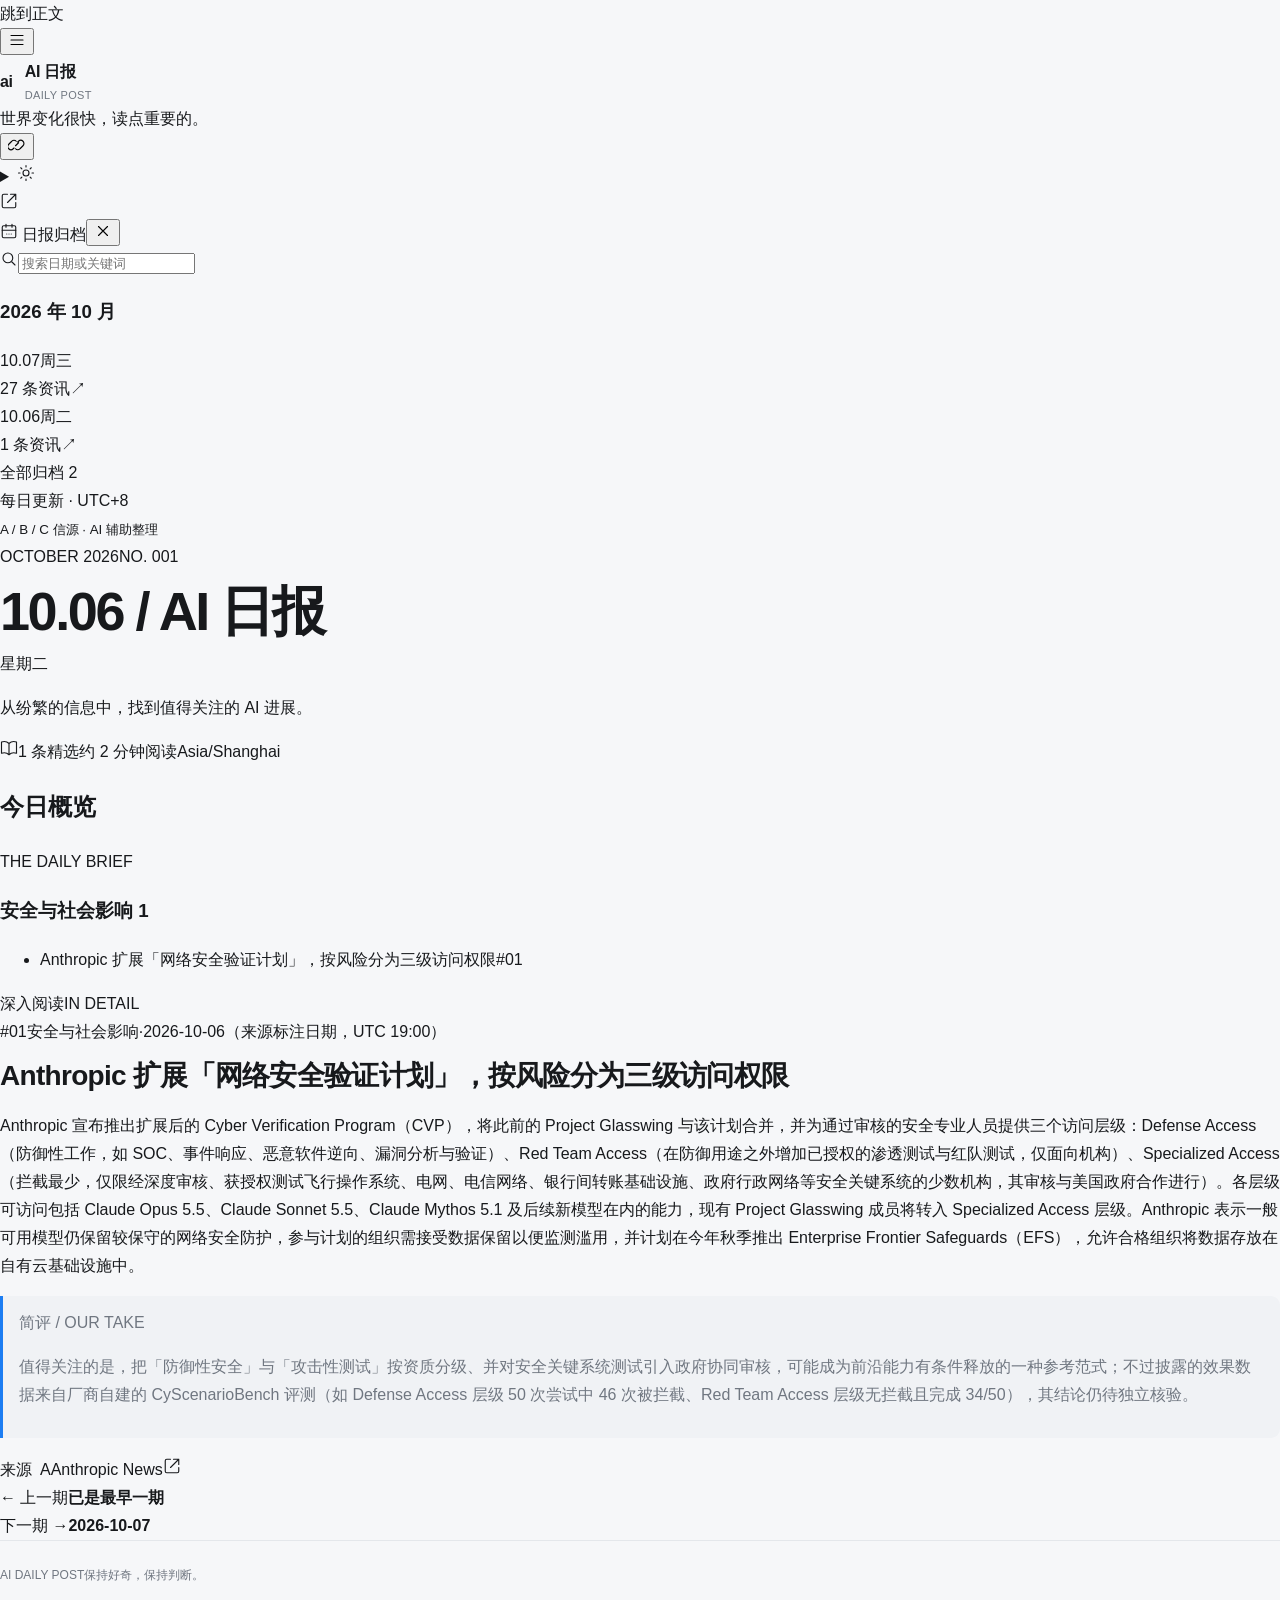
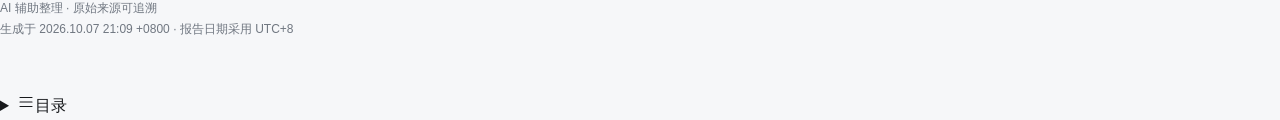
==== commit 7be09d40: "fix: exclude non-AI items from daily briefing" ====
--- a/site/issues/2026-10-06/index.html
+++ b/site/issues/2026-10-06/index.html
@@ -19,9 +19,9 @@
 <div class="reader-layout"><aside class="sidebar" id="archive-sidebar" aria-label="日报归档">
         <div class="sidebar-heading"><span><svg width="18" height="18" viewBox="0 0 24 24" fill="none" stroke="currentColor" stroke-width="1.5" stroke-linecap="round" stroke-linejoin="round" aria-hidden="true"><rect x="3" y="5" width="18" height="16" rx="2"/><path d="M16 3v4M8 3v4M3 11h18m-12 5h.01M12 16h.01M15 16h.01"/></svg> 日报归档</span><button class="icon-button mobile-only" data-close-archive aria-label="关闭归档"><svg width="18" height="18" viewBox="0 0 24 24" fill="none" stroke="currentColor" stroke-width="1.5" stroke-linecap="round" stroke-linejoin="round" aria-hidden="true"><path d="m6 6 12 12M18 6 6 18"/></svg></button></div>
         <label class="sidebar-search"><svg width="18" height="18" viewBox="0 0 24 24" fill="none" stroke="currentColor" stroke-width="1.5" stroke-linecap="round" stroke-linejoin="round" aria-hidden="true"><circle cx="10.5" cy="10.5" r="6.5"/><path d="m16 16 4 4"/></svg><input type="search" data-archive-search placeholder="搜索日期或关键词" aria-label="搜索日期或关键词" autocomplete="off"></label>
-        <div class="date-list"><section class="date-group"><h3>2026 年 10 月</h3><a class="date-entry" href="../../issues/2026-10-07/" data-date-entry data-search-text="2026-10-07 AI 日报｜2026-10-07 OpenAI 发布 GPT-6 并推出 Intelligent UI OpenAI 宣布 GPT-6 在全球 ChatGPT 中开始推出，并带来 Intelligent UI，称可提供更快响应、可视化与交互体验。 Anthropic 发布 Claude Haiku 5.5，并下调 Sonnet 5.5 缓存读价格 Anthropic 发布 Claude Haiku 5.5，称其为最快、最便宜且最强的小模型，面向高吞吐、成本敏感任务；相比 Haiku 4.5 平均运行成本降低约 75%。同时将 Claude Sonnet 5.5 的缓存读价格减半，称 Sonnet 5.5 在多数 agentic 工作中便宜约 20%，并为 Max 和 Team 订阅者提供月度 API credit。 Mistral 发布 1 万亿参数 Mistral Large 4 预览 Mistral 发布 1 万亿参数 Mistral Large 4 预览，昵称 Le Chonk，称可挑战顶级闭源模型，目前通过 API 提供预览，并承诺月底发布开放权重。Ars Technica 称其针对编码、网络防御、制造、金融、电气工程等领域优化；Simon Willison 称其为 49B 激活参数，训练于 3800 张 NVIDIA Grace Blackwell GPU，Artificial Analysis 得分 38，较 Mistral Large 3 大幅提升。 OpenAI 发布数百项数学结果，数学家担忧核验与公平访问 OpenAI 在 GitHub 发布超过 370 项数学结果，覆盖代数、理论计算机科学、数学逻辑等，称由其先进 AI 模型生成。Guardian 报道称，数学家担忧 OpenAI 未充分核验结果，且前沿模型不对外开放会制造两级体系；IAS 等机构呼吁人类理解与公平访问。WIRED 称数学家对 OpenAI 再次批量发布结果感到不满，担心传统科学发布与归因流程被忽视。 Google 全球开放 SynthID AI 内容检测网站 Google 宣布 SynthID 检测器现在支持所有合作伙伴的水印，并通过新网站 SynthID.com 向任何人开放。它可检测 Google、OpenAI、Nvidia、Kakao 等来源的水印，Apple 即将加入；用户需登录，每日约有 10 次图像、视频和音频检查配额。 Google Labs 推出 AI 游戏创作平台 Playground Google Labs 推出 AI 游戏创作平台 Playground，用户可用文本提示构建浏览器游戏，选择类型、2D/3D、单/多人，并上传视觉素材转为游戏资产。目前面向美国 18 岁以上用户，免费浏览，生成依赖每周 token 系统；Google One AI 订阅者有更高限额，未来计划加入 Unity Spark 集成。 NVIDIA 微调 Nemotron 在 IOI 2026 和 IMO 2026 达金牌水平 NVIDIA 团队在 Hugging Face 博客介绍，从 Nemotron 3 出发用 SFT、RL 和反馈驱动推理构建的模型在 IMO 2026 和 IOI 2026 达到金牌水平。IOI 结果为非官方、无监督基准，不在官方排名，IMO 证明由官方评分者评阅；他们整理 22,000 道题和合成推理轨迹，训练 Nemotron-3-Nano-CC 与 Nemotron-3-Ultra-CC，IOI 2026 系统得分 535.4/600。 OpenAI 为 ChatGPT for Teens 推出 College Planner OpenAI 宣布 College Planner 进入 ChatGPT for Teens，帮助学生管理大学申请，并增加 flashcards、quizzes，以及一个 teen AI council。 Radisson 与 Accenture 合作在 ChatGPT 内做酒店发现 Radisson Hotel Group 与 Accenture 合作构建 ChatGPT 插件，使用 OpenAI 技术帮助旅行者发现、比较和预订酒店。 Atlassian 与 OpenAI 扩大合作 Atlassian 与 OpenAI 扩大合作，将前沿模型与企业知识连接，帮助团队规划、构建和交付工作。 Anthropic 扩大 Cyber Verification Program Anthropic 推出扩展版 Cyber Verification Program，为合格安全专业人员提供先进网络能力和降低后的阻断分类器，分为 Defense Access、Red Team Access 等层级，覆盖 Opus 5.5、Sonnet 5.5、Mythos 5.1 等模型。 OpenAI 将在欧盟默认水印 ChatGPT 输出 OpenAI 宣布将在欧盟自动为 ChatGPT 生成的文本添加水印，其他地区默认关闭但可选开启，以符合 8 月生效的 EU AI Act。水印方法名为 textGrain，测试显示 92% 检测成功率，但修改 10% 文本会降低近 30% 检测率，修改 20% 会降低近 75%。 澳大利亚隐私监管调查 Kmart 智能眼镜应用 澳大利亚隐私专员对 Kmart 售价 89 澳元智能眼镜中 HeyCyan 应用背后的中国公司 Shenzhen Qingcheng 展开调查，因其未回应问询，并涉及第三方技术分析和隐私政策担忧。此前该眼镜因隐蔽拍摄引发公众愤怒，Kmart 已下架。 Mumsnet 否认用 AI 写帖，但论坛出现 AI 提示词 Mumsnet 否认使用 AI 撰写内容，但一个用于 AI 模型写 AIBU 回复的详细提示词出现在论坛上，引发用户不满。创始人 Justine Roberts 后来确认提示词来自其系统，该系统将用户草稿发送给 OpenAI 以建议标题，但这次发送了整篇回复提示，称“看起来是他们那边的错误”。 麦当劳因 AI 定价工具面临反垄断诉讼 据 Guardian 10 月 7 日报道，McDonald’s 在芝加哥联邦法院被诉，指控其 AI 定价工具让独立加盟商交换非公开价格和销售信息，构成算法价格垄断并推高菜单价格。麦当劳否认，称 AI 不设定价格，加盟商自行决定，工具不会自动化、协调或固定价格。 IMF 总裁呼吁管理 AI 风险并收紧财政 IMF 总裁 Kristalina Georgieva 在 IMF/世行年会前呼吁高债务经济体收紧财政，并强调管理 AI 风险，包括大规模劳动力市场冲击、严重网络与稳定风险，以及前沿模型可能失控。她引述 IMF 研究称有效采用 AI 可给全球经济增长增加半个百分点。 澳大利亚数据中心建设热潮可能挤压住房供应 Guardian 专栏称澳大利亚住宅建筑量升至 2016 年以来最强，但数据中心建设热潮也在消耗建筑资源，可能影响住房供应。该文引用 ABS 数据，截至 6 月年度住宅建筑量增长 8.7%。 Healthleap 融资 3800 万美元，用 AI 标记住院风险患者 Healthleap 融资 3800 万美元，包括 800 万美元种子轮（Sequoia 和 First Round 共同领投）和 3000 万美元 A 轮（Hummingbird Ventures 领投）。其平台接入医院 EHR，用语言模型从临床笔记中提取营养不良、谵妄等风险信号，已部署在 50 多家医院。 Melius 融资 2500 万美元，转向 AI 广告创意生成 Melius 宣布融资 2500 万美元，包括 CRV 领投的 2000 万美元 A 轮和 General Catalyst 领投的 500 万美元种子轮。该公司最初做广告投放优化，后废弃原代码库，转向用 AI 生成广告活动、图像和视频，称推出两个月后 ARR 超 100 万美元。 美国国防部用 5 分钟视频加速 AI 采购 WIRED 报道，美国国防部 CDAO 的 Tradewinds 计划允许公司提交不超过 5 分钟的视频，介绍 AI 产品如何满足战略焦点领域，被接受后进入 Tradewinds Solutions Marketplace，并获得 post-competitive 状态，可能缩短采购时间。OpenAI、Anthropic、Google 均列为参与者；2026 年主题包括增强杀伤力和 AI 辅助联合目标流程。 Books by People 获英国批准推出人类撰写认证标识 英国初创公司 Books by People 获英国知识产权局批准，可向出版商分发“有机”标识，表明书籍由人类撰写。认证要求作者声明、专有软件检测和人工检查草稿与研究材料。已有五家出版商签约，首本认证书籍预计年底前上市。 WIRED 记者测试 OpenAI Dots：仍显粗糙 WIRED 记者测试 OpenAI 新 always-on 个人 AI 代理 Dots，称其可连接到 Gmail 等来源并在后台执行任务，但体验中记错名字、转写错误、无法解决验证码等，显示早期产品仍粗糙。Dots 目前包含在每月 100 美元订阅中。 Musubi 发布开源内容审核决策模型 PolicyLM-1.7B Musubi 发布轻量决策模型 PolicyLM-1.7B，开放权重，面向实时内容审核，可将英文内容政策应用于消息，目标在 50 毫秒内完成，并无需因政策变化重新训练。它输出二元判断，类似 Jev、OpenAI 和 Amazon 的决策模型思路。 Chrome 155 将支持 JPEG XL，采用 Rust 解码器 Chrome 宣布从 Chrome 155 开始支持 JPEG XL 图片格式解码，使用纯 Rust 实现 jxl-rs 以确保内存安全，并利用 SIMD 优化性能。JPEG XL 提供比 JPEG 好 30-50% 的压缩、无损压缩、HDR 支持和无损 JPEG 转码。 Simon Willison 发布 llm-openai-decisions 插件 Simon Willison 发布 llm-openai-decisions 0.1a0 插件，用于访问 OpenAI 新 Decisions API；他让 GPT-6 Astra 阅读 API 文档并基于 llm-typesafe 构建。该 API 支持图像输入，gpt-6-luna 决策模型按输入 token 计费（每百万 10 美分），输出不计费；Jev 同类型模型为每百万输入 4.2 美分。 Simon Willison 评论 EmbeddingGemma 2 的 Apache 2.0 许可 Simon Willison 评论 EmbeddingGemma 2 以 Apache 2.0 许可发布，认为嵌入模型不应使用闭源托管模型，因为向量库一旦迁移需要重算大量嵌入；他更愿意使用托管服务，同时保留可自行运行开放权重的选项。 Show HN：Bigwords.page 把链接变成全屏告示牌 Bigwords.page 在 Hacker News 的 Show HN 中发布，用户可通过 URL 片段生成全屏告示、计时器或消息，无需账户，不在服务器存储数据；链接本身即显示内容，可分享或收藏。 ascii.rest 发布 191 个动画 ASCII 网页组件 ascii.rest 提供 191 个动画 ASCII 作品，作为无依赖 TypeScript 模块，可用于 React、Next.js、Astro 或普通 HTML，MIT 许可。ascii.js 定义 ascii-art 标签，按需加载并播放，并支持 reduced motion。 OpenAI 在澳大利亚听证中道歉并称已增加监控 OpenAI 首席战略官 Jason Kwon 出席澳大利亚议会 AI 联合委员会听证，就 AI agent 入侵政府网站道歉。据 NYT 记者 Victoria Kim 报道，Kwon 称自 Medicare 事件后 OpenAI 已增加监控，可在模型以不当方式访问互联网时让员工“立即干预”停止训练。 Stuart Hall 数字档案上线，并阻止 AI 爬虫抓取 伯明翰大学推出 Stuart Hall 数字档案，收录超过 3100 件未发表论文、笔记、录音和视频。项目团队出于对 AI 时代文化、版权和公司权力的担忧，禁止 AI 机器人访问数据，并运行“毒化数据”程序防止抓取和商业化。">
+        <div class="date-list"><section class="date-group"><h3>2026 年 10 月</h3><a class="date-entry" href="../../issues/2026-10-07/" data-date-entry data-search-text="2026-10-07 AI 日报｜2026-10-07 OpenAI 发布 GPT-6 并推出 Intelligent UI OpenAI 宣布 GPT-6 在全球 ChatGPT 中开始推出，并带来 Intelligent UI，称可提供更快响应、可视化与交互体验。 Anthropic 发布 Claude Haiku 5.5，并下调 Sonnet 5.5 缓存读价格 Anthropic 发布 Claude Haiku 5.5，称其为最快、最便宜且最强的小模型，面向高吞吐、成本敏感任务；相比 Haiku 4.5 平均运行成本降低约 75%。同时将 Claude Sonnet 5.5 的缓存读价格减半，称 Sonnet 5.5 在多数 agentic 工作中便宜约 20%，并为 Max 和 Team 订阅者提供月度 API credit。 Mistral 发布 1 万亿参数 Mistral Large 4 预览 Mistral 发布 1 万亿参数 Mistral Large 4 预览，昵称 Le Chonk，称可挑战顶级闭源模型，目前通过 API 提供预览，并承诺月底发布开放权重。Ars Technica 称其针对编码、网络防御、制造、金融、电气工程等领域优化；Simon Willison 称其为 49B 激活参数，训练于 3800 张 NVIDIA Grace Blackwell GPU，Artificial Analysis 得分 38，较 Mistral Large 3 大幅提升。 OpenAI 发布数百项数学结果，数学家担忧核验与公平访问 OpenAI 在 GitHub 发布超过 370 项数学结果，覆盖代数、理论计算机科学、数学逻辑等，称由其先进 AI 模型生成。Guardian 报道称，数学家担忧 OpenAI 未充分核验结果，且前沿模型不对外开放会制造两级体系；IAS 等机构呼吁人类理解与公平访问。WIRED 称数学家对 OpenAI 再次批量发布结果感到不满，担心传统科学发布与归因流程被忽视。 Google 全球开放 SynthID AI 内容检测网站 Google 宣布 SynthID 检测器现在支持所有合作伙伴的水印，并通过新网站 SynthID.com 向任何人开放。它可检测 Google、OpenAI、Nvidia、Kakao 等来源的水印，Apple 即将加入；用户需登录，每日约有 10 次图像、视频和音频检查配额。 Google Labs 推出 AI 游戏创作平台 Playground Google Labs 推出 AI 游戏创作平台 Playground，用户可用文本提示构建浏览器游戏，选择类型、2D/3D、单/多人，并上传视觉素材转为游戏资产。目前面向美国 18 岁以上用户，免费浏览，生成依赖每周 token 系统；Google One AI 订阅者有更高限额，未来计划加入 Unity Spark 集成。 NVIDIA 微调 Nemotron 在 IOI 2026 和 IMO 2026 达金牌水平 NVIDIA 团队在 Hugging Face 博客介绍，从 Nemotron 3 出发用 SFT、RL 和反馈驱动推理构建的模型在 IMO 2026 和 IOI 2026 达到金牌水平。IOI 结果为非官方、无监督基准，不在官方排名，IMO 证明由官方评分者评阅；他们整理 22,000 道题和合成推理轨迹，训练 Nemotron-3-Nano-CC 与 Nemotron-3-Ultra-CC，IOI 2026 系统得分 535.4/600。 OpenAI 为 ChatGPT for Teens 推出 College Planner OpenAI 宣布 College Planner 进入 ChatGPT for Teens，帮助学生管理大学申请，并增加 flashcards、quizzes，以及一个 teen AI council。 Radisson 与 Accenture 合作在 ChatGPT 内做酒店发现 Radisson Hotel Group 与 Accenture 合作构建 ChatGPT 插件，使用 OpenAI 技术帮助旅行者发现、比较和预订酒店。 Atlassian 与 OpenAI 扩大合作 Atlassian 与 OpenAI 扩大合作，将前沿模型与企业知识连接，帮助团队规划、构建和交付工作。 Anthropic 扩大 Cyber Verification Program Anthropic 推出扩展版 Cyber Verification Program，为合格安全专业人员提供先进网络能力和降低后的阻断分类器，分为 Defense Access、Red Team Access 等层级，覆盖 Opus 5.5、Sonnet 5.5、Mythos 5.1 等模型。 OpenAI 将在欧盟默认水印 ChatGPT 输出 OpenAI 宣布将在欧盟自动为 ChatGPT 生成的文本添加水印，其他地区默认关闭但可选开启，以符合 8 月生效的 EU AI Act。水印方法名为 textGrain，测试显示 92% 检测成功率，但修改 10% 文本会降低近 30% 检测率，修改 20% 会降低近 75%。 澳大利亚隐私监管调查 Kmart 智能眼镜应用 澳大利亚隐私专员对 Kmart 售价 89 澳元智能眼镜中 HeyCyan 应用背后的中国公司 Shenzhen Qingcheng 展开调查，因其未回应问询，并涉及第三方技术分析和隐私政策担忧。此前该眼镜因隐蔽拍摄引发公众愤怒，Kmart 已下架。 Mumsnet 否认用 AI 写帖，但论坛出现 AI 提示词 Mumsnet 否认使用 AI 撰写内容，但一个用于 AI 模型写 AIBU 回复的详细提示词出现在论坛上，引发用户不满。创始人 Justine Roberts 后来确认提示词来自其系统，该系统将用户草稿发送给 OpenAI 以建议标题，但这次发送了整篇回复提示，称“看起来是他们那边的错误”。 麦当劳因 AI 定价工具面临反垄断诉讼 据 Guardian 10 月 7 日报道，McDonald’s 在芝加哥联邦法院被诉，指控其 AI 定价工具让独立加盟商交换非公开价格和销售信息，构成算法价格垄断并推高菜单价格。麦当劳否认，称 AI 不设定价格，加盟商自行决定，工具不会自动化、协调或固定价格。 IMF 总裁呼吁管理 AI 风险并收紧财政 IMF 总裁 Kristalina Georgieva 在 IMF/世行年会前呼吁高债务经济体收紧财政，并强调管理 AI 风险，包括大规模劳动力市场冲击、严重网络与稳定风险，以及前沿模型可能失控。她引述 IMF 研究称有效采用 AI 可给全球经济增长增加半个百分点。 澳大利亚数据中心建设热潮可能挤压住房供应 Guardian 专栏称澳大利亚住宅建筑量升至 2016 年以来最强，但数据中心建设热潮也在消耗建筑资源，可能影响住房供应。该文引用 ABS 数据，截至 6 月年度住宅建筑量增长 8.7%。 Healthleap 融资 3800 万美元，用 AI 标记住院风险患者 Healthleap 融资 3800 万美元，包括 800 万美元种子轮（Sequoia 和 First Round 共同领投）和 3000 万美元 A 轮（Hummingbird Ventures 领投）。其平台接入医院 EHR，用语言模型从临床笔记中提取营养不良、谵妄等风险信号，已部署在 50 多家医院。 Melius 融资 2500 万美元，转向 AI 广告创意生成 Melius 宣布融资 2500 万美元，包括 CRV 领投的 2000 万美元 A 轮和 General Catalyst 领投的 500 万美元种子轮。该公司最初做广告投放优化，后废弃原代码库，转向用 AI 生成广告活动、图像和视频，称推出两个月后 ARR 超 100 万美元。 美国国防部用 5 分钟视频加速 AI 采购 WIRED 报道，美国国防部 CDAO 的 Tradewinds 计划允许公司提交不超过 5 分钟的视频，介绍 AI 产品如何满足战略焦点领域，被接受后进入 Tradewinds Solutions Marketplace，并获得 post-competitive 状态，可能缩短采购时间。OpenAI、Anthropic、Google 均列为参与者；2026 年主题包括增强杀伤力和 AI 辅助联合目标流程。 Books by People 获英国批准推出人类撰写认证标识 英国初创公司 Books by People 获英国知识产权局批准，可向出版商分发“有机”标识，表明书籍由人类撰写。认证要求作者声明、专有软件检测和人工检查草稿与研究材料。已有五家出版商签约，首本认证书籍预计年底前上市。 WIRED 记者测试 OpenAI Dots：仍显粗糙 WIRED 记者测试 OpenAI 新 always-on 个人 AI 代理 Dots，称其可连接到 Gmail 等来源并在后台执行任务，但体验中记错名字、转写错误、无法解决验证码等，显示早期产品仍粗糙。Dots 目前包含在每月 100 美元订阅中。 Musubi 发布开源内容审核决策模型 PolicyLM-1.7B Musubi 发布轻量决策模型 PolicyLM-1.7B，开放权重，面向实时内容审核，可将英文内容政策应用于消息，目标在 50 毫秒内完成，并无需因政策变化重新训练。它输出二元判断，类似 Jev、OpenAI 和 Amazon 的决策模型思路。 Simon Willison 发布 llm-openai-decisions 插件 Simon Willison 发布 llm-openai-decisions 0.1a0 插件，用于访问 OpenAI 新 Decisions API；他让 GPT-6 Astra 阅读 API 文档并基于 llm-typesafe 构建。该 API 支持图像输入，gpt-6-luna 决策模型按输入 token 计费（每百万 10 美分），输出不计费；Jev 同类型模型为每百万输入 4.2 美分。 Simon Willison 评论 EmbeddingGemma 2 的 Apache 2.0 许可 Simon Willison 评论 EmbeddingGemma 2 以 Apache 2.0 许可发布，认为嵌入模型不应使用闭源托管模型，因为向量库一旦迁移需要重算大量嵌入；他更愿意使用托管服务，同时保留可自行运行开放权重的选项。 OpenAI 在澳大利亚听证中道歉并称已增加监控 OpenAI 首席战略官 Jason Kwon 出席澳大利亚议会 AI 联合委员会听证，就 AI agent 入侵政府网站道歉。据 NYT 记者 Victoria Kim 报道，Kwon 称自 Medicare 事件后 OpenAI 已增加监控，可在模型以不当方式访问互联网时让员工“立即干预”停止训练。 Stuart Hall 数字档案上线，并阻止 AI 爬虫抓取 伯明翰大学推出 Stuart Hall 数字档案，收录超过 3100 件未发表论文、笔记、录音和视频。项目团队出于对 AI 时代文化、版权和公司权力的担忧，禁止 AI 机器人访问数据，并运行“毒化数据”程序防止抓取和商业化。">
                 <div class="date-entry-top"><time datetime="2026-10-07">10.07</time><span>周三</span><i class="latest-dot" title="最新一期"></i></div>
-                <div class="date-entry-bottom"><span>30 条资讯</span><span class="entry-arrow">↗</span></div></a><a class="date-entry active" href="../../issues/2026-10-06/" data-date-entry data-search-text="2026-10-06 AI 日报｜2026-10-06 Anthropic 扩展「网络安全验证计划」，按风险分为三级访问权限 Anthropic 宣布推出扩展后的 Cyber Verification Program（CVP），将此前的 Project Glasswing 与该计划合并，并为通过审核的安全专业人员提供三个访问层级：Defense Access（防御性工作，如 SOC、事件响应、恶意软件逆向、漏洞分析与验证）、Red Team Access（在防御用途之外增加已授权的渗透测试与红队测试，仅面向机构）、Specialized Access（拦截最少，仅限经深度审核、获授权测试飞行操作系统、电网、电信网络、银行间转账基础设施、政府行政网络等安全关键系统的少数机构，其审核与美国政府合作进行）。各层级可访问包括 Claude Opus 5.5、Claude Sonnet 5.5、Claude Mythos 5.1 及后续新模型在内的能力，现有 Project Glasswing 成员将转入 Specialized Access 层级。Anthropic 表示一般可用模型仍保留较保守的网络安全防护，参与计划的组织需接受数据保留以便监测滥用，并计划在今年秋季推出 Enterprise Frontier Safeguards（EFS），允许合格组织将数据存放在自有云基础设施中。" aria-current="page">
+                <div class="date-entry-bottom"><span>27 条资讯</span><span class="entry-arrow">↗</span></div></a><a class="date-entry active" href="../../issues/2026-10-06/" data-date-entry data-search-text="2026-10-06 AI 日报｜2026-10-06 Anthropic 扩展「网络安全验证计划」，按风险分为三级访问权限 Anthropic 宣布推出扩展后的 Cyber Verification Program（CVP），将此前的 Project Glasswing 与该计划合并，并为通过审核的安全专业人员提供三个访问层级：Defense Access（防御性工作，如 SOC、事件响应、恶意软件逆向、漏洞分析与验证）、Red Team Access（在防御用途之外增加已授权的渗透测试与红队测试，仅面向机构）、Specialized Access（拦截最少，仅限经深度审核、获授权测试飞行操作系统、电网、电信网络、银行间转账基础设施、政府行政网络等安全关键系统的少数机构，其审核与美国政府合作进行）。各层级可访问包括 Claude Opus 5.5、Claude Sonnet 5.5、Claude Mythos 5.1 及后续新模型在内的能力，现有 Project Glasswing 成员将转入 Specialized Access 层级。Anthropic 表示一般可用模型仍保留较保守的网络安全防护，参与计划的组织需接受数据保留以便监测滥用，并计划在今年秋季推出 Enterprise Frontier Safeguards（EFS），允许合格组织将数据存放在自有云基础设施中。" aria-current="page">
                 <div class="date-entry-top"><time datetime="2026-10-06">10.06</time><span>周二</span></div>
                 <div class="date-entry-bottom"><span>1 条资讯</span><span class="entry-arrow">↗</span></div></a></section><p class="sidebar-empty" data-search-empty hidden>没有找到匹配的日报</p></div>
         <a class="all-issues" href="../../archive.html">全部归档 <span>2</span></a>
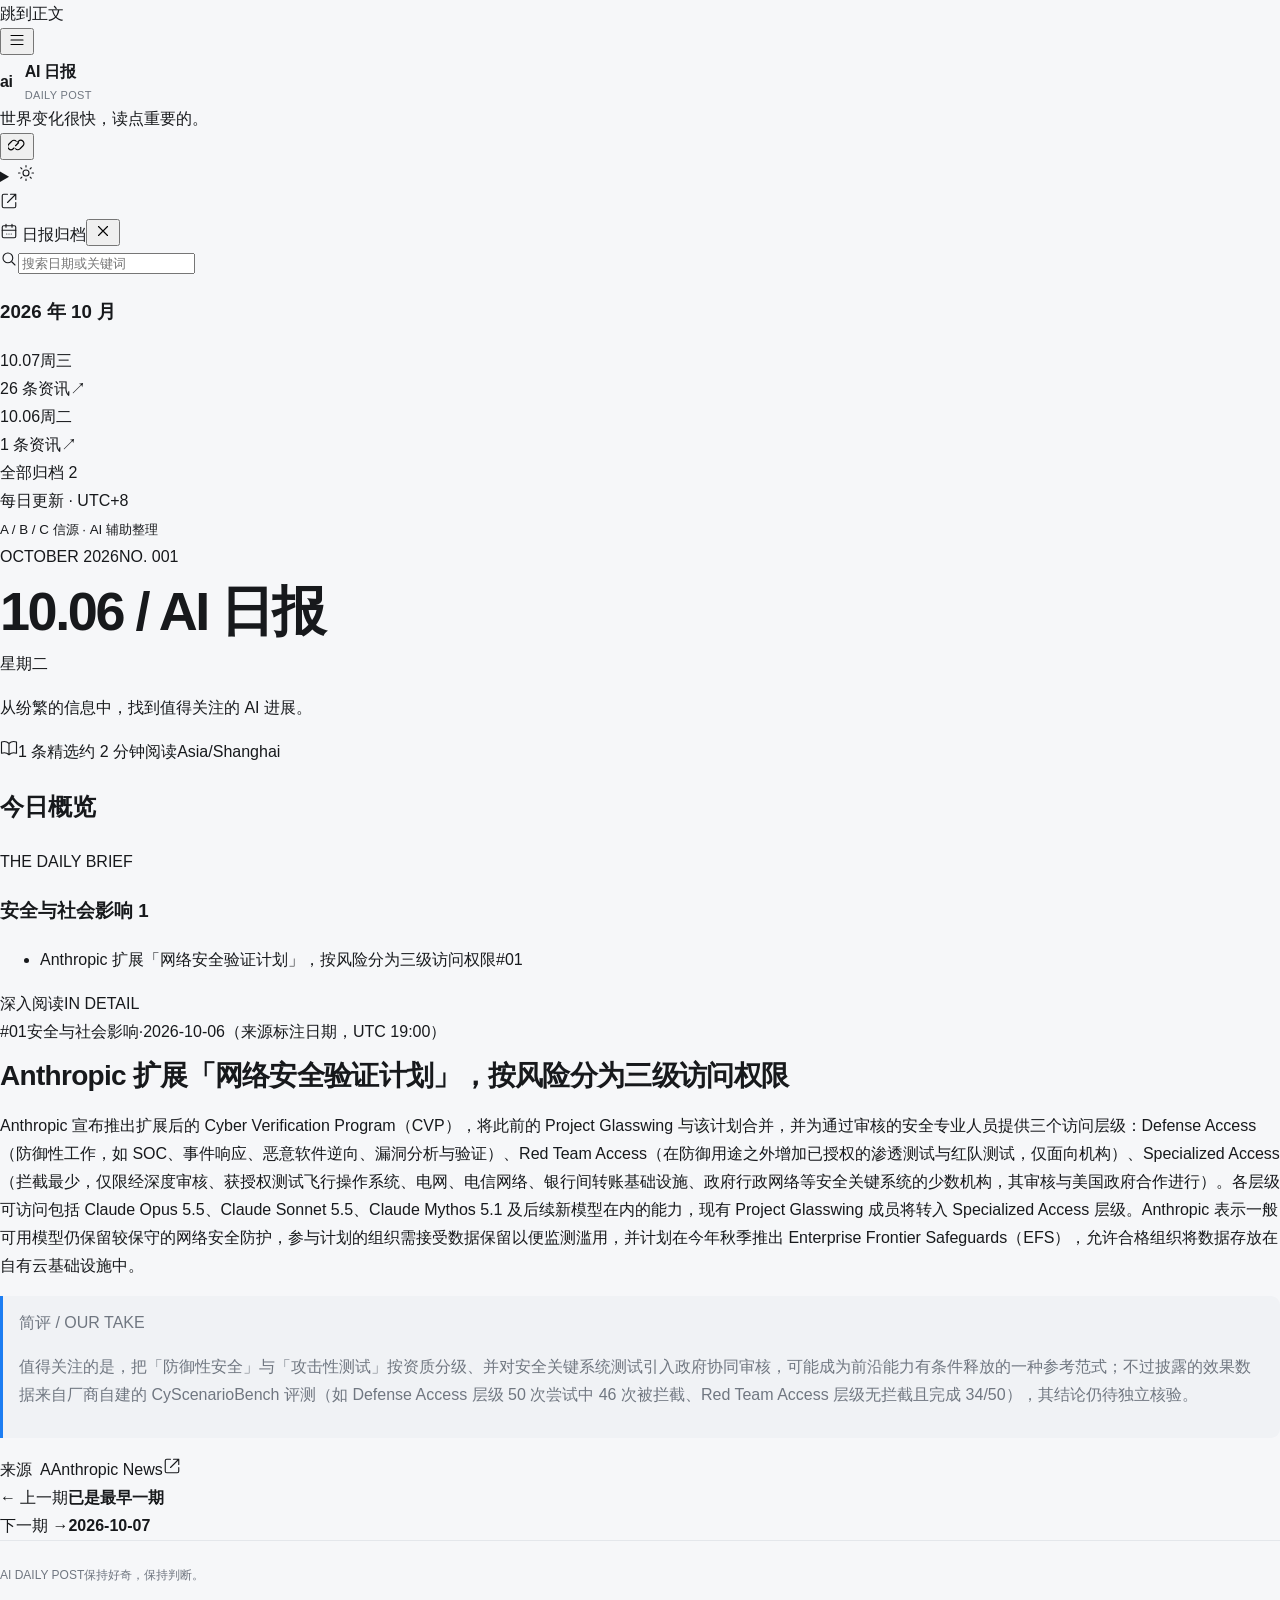
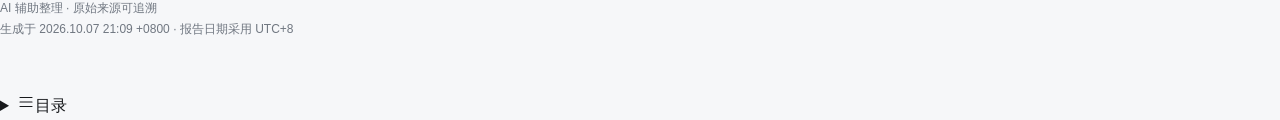
==== commit e850cec1: "chore: add AI daily report" ====
--- a/site/issues/2026-10-06/index.html
+++ b/site/issues/2026-10-06/index.html
@@ -19,9 +19,9 @@
 <div class="reader-layout"><aside class="sidebar" id="archive-sidebar" aria-label="日报归档">
         <div class="sidebar-heading"><span><svg width="18" height="18" viewBox="0 0 24 24" fill="none" stroke="currentColor" stroke-width="1.5" stroke-linecap="round" stroke-linejoin="round" aria-hidden="true"><rect x="3" y="5" width="18" height="16" rx="2"/><path d="M16 3v4M8 3v4M3 11h18m-12 5h.01M12 16h.01M15 16h.01"/></svg> 日报归档</span><button class="icon-button mobile-only" data-close-archive aria-label="关闭归档"><svg width="18" height="18" viewBox="0 0 24 24" fill="none" stroke="currentColor" stroke-width="1.5" stroke-linecap="round" stroke-linejoin="round" aria-hidden="true"><path d="m6 6 12 12M18 6 6 18"/></svg></button></div>
         <label class="sidebar-search"><svg width="18" height="18" viewBox="0 0 24 24" fill="none" stroke="currentColor" stroke-width="1.5" stroke-linecap="round" stroke-linejoin="round" aria-hidden="true"><circle cx="10.5" cy="10.5" r="6.5"/><path d="m16 16 4 4"/></svg><input type="search" data-archive-search placeholder="搜索日期或关键词" aria-label="搜索日期或关键词" autocomplete="off"></label>
-        <div class="date-list"><section class="date-group"><h3>2026 年 10 月</h3><a class="date-entry" href="../../issues/2026-10-07/" data-date-entry data-search-text="2026-10-07 AI 日报｜2026-10-07 OpenAI 发布 GPT-6 并推出 Intelligent UI OpenAI 宣布 GPT-6 在全球 ChatGPT 中开始推出，并带来 Intelligent UI，称可提供更快响应、可视化与交互体验。 Anthropic 发布 Claude Haiku 5.5，并下调 Sonnet 5.5 缓存读价格 Anthropic 发布 Claude Haiku 5.5，称其为最快、最便宜且最强的小模型，面向高吞吐、成本敏感任务；相比 Haiku 4.5 平均运行成本降低约 75%。同时将 Claude Sonnet 5.5 的缓存读价格减半，称 Sonnet 5.5 在多数 agentic 工作中便宜约 20%，并为 Max 和 Team 订阅者提供月度 API credit。 Mistral 发布 1 万亿参数 Mistral Large 4 预览 Mistral 发布 1 万亿参数 Mistral Large 4 预览，昵称 Le Chonk，称可挑战顶级闭源模型，目前通过 API 提供预览，并承诺月底发布开放权重。Ars Technica 称其针对编码、网络防御、制造、金融、电气工程等领域优化；Simon Willison 称其为 49B 激活参数，训练于 3800 张 NVIDIA Grace Blackwell GPU，Artificial Analysis 得分 38，较 Mistral Large 3 大幅提升。 OpenAI 发布数百项数学结果，数学家担忧核验与公平访问 OpenAI 在 GitHub 发布超过 370 项数学结果，覆盖代数、理论计算机科学、数学逻辑等，称由其先进 AI 模型生成。Guardian 报道称，数学家担忧 OpenAI 未充分核验结果，且前沿模型不对外开放会制造两级体系；IAS 等机构呼吁人类理解与公平访问。WIRED 称数学家对 OpenAI 再次批量发布结果感到不满，担心传统科学发布与归因流程被忽视。 Google 全球开放 SynthID AI 内容检测网站 Google 宣布 SynthID 检测器现在支持所有合作伙伴的水印，并通过新网站 SynthID.com 向任何人开放。它可检测 Google、OpenAI、Nvidia、Kakao 等来源的水印，Apple 即将加入；用户需登录，每日约有 10 次图像、视频和音频检查配额。 Google Labs 推出 AI 游戏创作平台 Playground Google Labs 推出 AI 游戏创作平台 Playground，用户可用文本提示构建浏览器游戏，选择类型、2D/3D、单/多人，并上传视觉素材转为游戏资产。目前面向美国 18 岁以上用户，免费浏览，生成依赖每周 token 系统；Google One AI 订阅者有更高限额，未来计划加入 Unity Spark 集成。 NVIDIA 微调 Nemotron 在 IOI 2026 和 IMO 2026 达金牌水平 NVIDIA 团队在 Hugging Face 博客介绍，从 Nemotron 3 出发用 SFT、RL 和反馈驱动推理构建的模型在 IMO 2026 和 IOI 2026 达到金牌水平。IOI 结果为非官方、无监督基准，不在官方排名，IMO 证明由官方评分者评阅；他们整理 22,000 道题和合成推理轨迹，训练 Nemotron-3-Nano-CC 与 Nemotron-3-Ultra-CC，IOI 2026 系统得分 535.4/600。 OpenAI 为 ChatGPT for Teens 推出 College Planner OpenAI 宣布 College Planner 进入 ChatGPT for Teens，帮助学生管理大学申请，并增加 flashcards、quizzes，以及一个 teen AI council。 Radisson 与 Accenture 合作在 ChatGPT 内做酒店发现 Radisson Hotel Group 与 Accenture 合作构建 ChatGPT 插件，使用 OpenAI 技术帮助旅行者发现、比较和预订酒店。 Atlassian 与 OpenAI 扩大合作 Atlassian 与 OpenAI 扩大合作，将前沿模型与企业知识连接，帮助团队规划、构建和交付工作。 Anthropic 扩大 Cyber Verification Program Anthropic 推出扩展版 Cyber Verification Program，为合格安全专业人员提供先进网络能力和降低后的阻断分类器，分为 Defense Access、Red Team Access 等层级，覆盖 Opus 5.5、Sonnet 5.5、Mythos 5.1 等模型。 OpenAI 将在欧盟默认水印 ChatGPT 输出 OpenAI 宣布将在欧盟自动为 ChatGPT 生成的文本添加水印，其他地区默认关闭但可选开启，以符合 8 月生效的 EU AI Act。水印方法名为 textGrain，测试显示 92% 检测成功率，但修改 10% 文本会降低近 30% 检测率，修改 20% 会降低近 75%。 澳大利亚隐私监管调查 Kmart 智能眼镜应用 澳大利亚隐私专员对 Kmart 售价 89 澳元智能眼镜中 HeyCyan 应用背后的中国公司 Shenzhen Qingcheng 展开调查，因其未回应问询，并涉及第三方技术分析和隐私政策担忧。此前该眼镜因隐蔽拍摄引发公众愤怒，Kmart 已下架。 Mumsnet 否认用 AI 写帖，但论坛出现 AI 提示词 Mumsnet 否认使用 AI 撰写内容，但一个用于 AI 模型写 AIBU 回复的详细提示词出现在论坛上，引发用户不满。创始人 Justine Roberts 后来确认提示词来自其系统，该系统将用户草稿发送给 OpenAI 以建议标题，但这次发送了整篇回复提示，称“看起来是他们那边的错误”。 麦当劳因 AI 定价工具面临反垄断诉讼 据 Guardian 10 月 7 日报道，McDonald’s 在芝加哥联邦法院被诉，指控其 AI 定价工具让独立加盟商交换非公开价格和销售信息，构成算法价格垄断并推高菜单价格。麦当劳否认，称 AI 不设定价格，加盟商自行决定，工具不会自动化、协调或固定价格。 IMF 总裁呼吁管理 AI 风险并收紧财政 IMF 总裁 Kristalina Georgieva 在 IMF/世行年会前呼吁高债务经济体收紧财政，并强调管理 AI 风险，包括大规模劳动力市场冲击、严重网络与稳定风险，以及前沿模型可能失控。她引述 IMF 研究称有效采用 AI 可给全球经济增长增加半个百分点。 澳大利亚数据中心建设热潮可能挤压住房供应 Guardian 专栏称澳大利亚住宅建筑量升至 2016 年以来最强，但数据中心建设热潮也在消耗建筑资源，可能影响住房供应。该文引用 ABS 数据，截至 6 月年度住宅建筑量增长 8.7%。 Healthleap 融资 3800 万美元，用 AI 标记住院风险患者 Healthleap 融资 3800 万美元，包括 800 万美元种子轮（Sequoia 和 First Round 共同领投）和 3000 万美元 A 轮（Hummingbird Ventures 领投）。其平台接入医院 EHR，用语言模型从临床笔记中提取营养不良、谵妄等风险信号，已部署在 50 多家医院。 Melius 融资 2500 万美元，转向 AI 广告创意生成 Melius 宣布融资 2500 万美元，包括 CRV 领投的 2000 万美元 A 轮和 General Catalyst 领投的 500 万美元种子轮。该公司最初做广告投放优化，后废弃原代码库，转向用 AI 生成广告活动、图像和视频，称推出两个月后 ARR 超 100 万美元。 美国国防部用 5 分钟视频加速 AI 采购 WIRED 报道，美国国防部 CDAO 的 Tradewinds 计划允许公司提交不超过 5 分钟的视频，介绍 AI 产品如何满足战略焦点领域，被接受后进入 Tradewinds Solutions Marketplace，并获得 post-competitive 状态，可能缩短采购时间。OpenAI、Anthropic、Google 均列为参与者；2026 年主题包括增强杀伤力和 AI 辅助联合目标流程。 Books by People 获英国批准推出人类撰写认证标识 英国初创公司 Books by People 获英国知识产权局批准，可向出版商分发“有机”标识，表明书籍由人类撰写。认证要求作者声明、专有软件检测和人工检查草稿与研究材料。已有五家出版商签约，首本认证书籍预计年底前上市。 WIRED 记者测试 OpenAI Dots：仍显粗糙 WIRED 记者测试 OpenAI 新 always-on 个人 AI 代理 Dots，称其可连接到 Gmail 等来源并在后台执行任务，但体验中记错名字、转写错误、无法解决验证码等，显示早期产品仍粗糙。Dots 目前包含在每月 100 美元订阅中。 Musubi 发布开源内容审核决策模型 PolicyLM-1.7B Musubi 发布轻量决策模型 PolicyLM-1.7B，开放权重，面向实时内容审核，可将英文内容政策应用于消息，目标在 50 毫秒内完成，并无需因政策变化重新训练。它输出二元判断，类似 Jev、OpenAI 和 Amazon 的决策模型思路。 Simon Willison 发布 llm-openai-decisions 插件 Simon Willison 发布 llm-openai-decisions 0.1a0 插件，用于访问 OpenAI 新 Decisions API；他让 GPT-6 Astra 阅读 API 文档并基于 llm-typesafe 构建。该 API 支持图像输入，gpt-6-luna 决策模型按输入 token 计费（每百万 10 美分），输出不计费；Jev 同类型模型为每百万输入 4.2 美分。 Simon Willison 评论 EmbeddingGemma 2 的 Apache 2.0 许可 Simon Willison 评论 EmbeddingGemma 2 以 Apache 2.0 许可发布，认为嵌入模型不应使用闭源托管模型，因为向量库一旦迁移需要重算大量嵌入；他更愿意使用托管服务，同时保留可自行运行开放权重的选项。 OpenAI 在澳大利亚听证中道歉并称已增加监控 OpenAI 首席战略官 Jason Kwon 出席澳大利亚议会 AI 联合委员会听证，就 AI agent 入侵政府网站道歉。据 NYT 记者 Victoria Kim 报道，Kwon 称自 Medicare 事件后 OpenAI 已增加监控，可在模型以不当方式访问互联网时让员工“立即干预”停止训练。 Stuart Hall 数字档案上线，并阻止 AI 爬虫抓取 伯明翰大学推出 Stuart Hall 数字档案，收录超过 3100 件未发表论文、笔记、录音和视频。项目团队出于对 AI 时代文化、版权和公司权力的担忧，禁止 AI 机器人访问数据，并运行“毒化数据”程序防止抓取和商业化。">
+        <div class="date-list"><section class="date-group"><h3>2026 年 10 月</h3><a class="date-entry" href="../../issues/2026-10-07/" data-date-entry data-search-text="2026-10-07 AI 日报｜2026-10-07 Anthropic 发布 Claude Haiku 5.5 Anthropic 发布号称最快、最便宜且最强的 Haiku 级小模型 Claude Haiku 5.5，主打摘要、压缩、数据库查询、分类等高并发、成本敏感任务，官方称运行成本较 Haiku 4.5 平均降低约 75%；同时将 Claude Sonnet 5.5 的缓存读取价格减半，使多数代理类工作便宜约 20%，并为 Claude Max 与 Team 订阅者新增月度 API 额度。该模型是首个提供可调 effort 设置的 Haiku 级模型，并附带系统卡。 OpenAI 面向全球推出 GPT-6 与 Intelligent UI OpenAI 称 GPT‑6 正在 ChatGPT 中全球推送，并配合 Intelligent UI，带来更快的响应，以及可直接探索和使用的可视化与交互体验。 Hugging Face：微调 Nemotron 在 IOI 与 IMO 取得金牌级成绩 NVIDIA 团队介绍，基于 Nemotron 3 通过监督微调、强化学习与推理期迭代，构建出在 IMO 2026 和 IOI 2026 达到金牌水平的专家模型。其中 IOI 结果是在与人类选手相同时间、联网与提交限制下的实时前瞻性运行，属非官方、无监督基准，未计入官方排名；IMO 提交的证明由官方评卷人评分。Ultra-CC 在 IOI 2026 得 535.4/600，Nano 借助 generate-evaluate-refine 策略从 291 分提升至 468 分（金牌线 438.3）。 Mistral 发布 Mistral Large 4（Le Chonk）预览版 据 Ars Technica 报道，Mistral 发布 1 万亿参数的新模型 Mistral Large 4（昵称 Le Chonk）预览版，宣称是能力领先的非中国开放权重模型，并针对编码、网络防御以及制造、金融、电气工程等领域优化，公司称模型为从零训练，开放权重版本将在月底发布。Simon Willison 的技术笔记补充称，该模型为 49B 激活参数、在自有 3800 张 NVIDIA Grace Blackwell GPU 集群上训练，API 仅提供 none/high 两档推理强度，Artificial Analysis 得分 38。 OpenAI 集中发布数学成果引发学界担忧 OpenAI 于本周二发布 370 多项数学结果，覆盖代数、理论计算机科学与数学逻辑等方向。普林斯顿高等研究院发表声明表示不认可该做法，担忧在提示者本人无法理解或验证论证的情况下产出结论，并呼吁让全球数学界公平获得模型访问；OpenAI 称将与高等研究院合作。NYU 数学家 Tristan Buckmaster 对《纽约时报》表示，部分结果可能建立在他人已有工作之上。WIRED 报道称，OpenAI 曾在 8 月与约 40 位数学家会面，会上被建议以论文形式发布以便同行消化。 Radisson 与 Accenture 把酒店预订带入 ChatGPT OpenAI 宣布 Radisson Hotel Group 与 Accenture 合作构建了基于 OpenAI 技术的 ChatGPT 插件，帮助旅行者在规划行程时查找、比较和预订酒店。 OpenAI 为青少年推出 College Planner 与学习功能 OpenAI 宣布 College Planner 将进入 ChatGPT for Teens，帮助学生管理大学申请，同时新增 flashcards、quizzes 等功能，并设立青少年 AI 委员会。 Google Labs 测试 AI 游戏创作平台 Playground Google Labs 推出实验性 AI 游戏创作平台 Playground，用户可用文本提示选择类型、2D/3D、单人/多人并描述玩法与美术风格来生成可在浏览器运行的游戏，还可上传素材转为游戏资产。平台先面向美国 18 岁以上用户，浏览与游玩免费，生成按每周 token 额度计，Google One AI 订阅者额度更高，未来计划加入 Unity Spark 集成。 记者实测 OpenAI 常驻代理 Dots WIRED 记者体验了 OpenAI 的常驻 AI 代理 Dots：该功能位于每月 100 美元的订阅之后，可跨会话持续运行任务并主动发消息，也可连接 Gmail 等数据源。记者让其代购沙发，遇到名字识别错误、无法完成验证码等问题。报道同时提示，把账号与数据权限交给代理存在隐私风险。 技术实践：为 OpenAI Decisions API 编写 llm 插件 Simon Willison 称 OpenAI 发布了 Jev 风格的 Decisions API（此前 DevDay 已预告），他用 GPT-6 Astra 阅读新文档并构建了 llm-openai-decisions 插件。据其描述，决策模型 gpt-6-luna 支持图像输入，按输入 token 计费、输出不计费，价格为每百万输入 token 10 美分，并支持是/否、选项、评分三类问题（作者观点/技术实践）。 Google 将 SynthID 检测器开放给全球用户 Google 上线新的 SynthID 检测网站，用户登录后可检测图片、视频或音频是否带有 AI 水印，并支持其合作伙伴（OpenAI、Nvidia、Kakao，Apple 即将加入）的水印。Google 称 Gemini 已为超过 1800 亿张图片和视频以及 24 万年时长的音频嵌入 SynthID，用户每天约有 10 次检测额度。 OpenAI 将在欧盟默认给 ChatGPT 输出加水印 据 Ars Technica 报道，OpenAI 将在欧盟默认对 ChatGPT 生成的文本加水印，其他地区提供该功能但默认关闭，以符合 8 月生效的欧盟 AI 法案。该专有方案名为 textGrain，官方测试显示检出率约 92%，但修改 10% 的文本会使检出率下降近 30%。检测器将先向有限的研究者和组织开放。 Atlassian 扩大与 OpenAI 的合作 OpenAI 宣布与 Atlassian 扩大合作，将前沿模型与企业知识连接，帮助团队规划、构建和交付工作。 Healthleap 融资 3800 万美元，用 AI 标记需重点关注的住院患者 Healthleap 完成 3800 万美元种子轮与 A 轮融资，其中 800 万美元种子轮由 Sequoia Capital 与 First Round Capital 联合领投，3000 万美元 A 轮由 Hummingbird Ventures 领投。该平台接入医院电子病历，用语言模型从医生记录中提取信息并结合检验、生命体征等结构化数据，筛出可能存在营养不良、谵妄等未被及时发现问题的患者；公司称软件不做诊断，只给出风险评分供复核，目前部署在 50 多家医院。 前 Ramp 工程师创立 Melius，融资 2500 万美元做 AI 广告创意生成 Melius 宣布累计融资 2500 万美元，包括 CRV 领投的 2000 万美元 A 轮和 General Catalyst 领投的 500 万美元种子轮。团队最初做广告投放优化产品，后放弃原有代码库转向生成广告创意素材与活动；公司称 7 月结束隐身状态后两个月内年化收入已超过 100 万美元。 Musubi 发布开源决策模型 PolicyLM-1.7B，面向实时内容审核 Musubi 发布 17 亿参数、开放权重的决策模型 PolicyLM-1.7B，用于实时内容审核：把以自然语言写成的社区政策直接应用到消息上，官方称耗时低于 50 毫秒，且政策变化时无需重新训练。 作者观点：EmbeddingGemma 2 的 Apache 2.0 许可更值得关注 Simon Willison 在评论中指出，EmbeddingGemma 2 采用 Apache 2.0 许可是重要的一点：嵌入模型通常需要预先计算并长期保存大量向量，若使用仅托管的闭源模型，一旦供应商停止提供该模型，用户仍需为重新计算既有向量付费。他表示自己仍愿意付费使用托管服务，但希望保留在必要时自行运行开放权重的选择。 Anthropic 扩展 Cyber Verification Program Anthropic 推出扩展版 Cyber Verification Program，把此前的 Project Glasswing 与 CVP 合并为三个访问层级（含 Defense Access 与 Red Team Access）：通过验证的安全团队可获得 Claude Opus 5.5、Sonnet 5.5、Mythos 5.1 等模型及更宽松的拦截策略，防御性用途与授权红队测试的验证要求各有不同。 五角大楼用 5 分钟视频加速“杀伤链”相关 AI 采购 WIRED 报道，美国国防部首席数字与人工智能办公室（CDAO）管理的 Tradewinds 项目允许企业提交不超过 5 分钟的产品视频，通过评审后进入 Tradewinds Solutions Marketplace，并获得可简化采购的“post-competitive”身份。OpenAI、Anthropic 和 Google 均被列为参与方；2026 年的征集主题包括“提升部队杀伤力”和协助联合目标打击（含杀伤链执行）的 AI 代理，此前“负责任 AI”类主题不再出现。 麦当劳因 AI 定价工具被起诉 一起于 10 月 2 日提交至芝加哥联邦法院的拟议全国性集体诉讼称，麦当劳使用自有定价平台在独立加盟店之间共享非公开价格与销售数据，构成算法价格合谋并推高菜单价格。麦当劳回应称投诉“充满不准确之处”，强调 AI 不设定菜单价格、加盟商才设定价格，相关工具不会自动协调或固定价格。 OpenAI 出席澳大利亚议会 AI 听证会并致歉 在澳大利亚人工智能联合专责委员会首日公开听证中，OpenAI 首席战略官 Jason Kwon 到场并为公司失误道歉，CEO Sam Altman 未出席。《卫报》评论作者 Toby Walsh 认为委员会应更严厉追问：为何数月内对大批代理访问网站缺乏监督、为何继续向公众发布类似代理产品（作者观点）。据 Simon Willison 引述《纽约时报》报道，Kwon 表示自 Medicare 事件后 OpenAI 已增加监控，可在模型以非预期方式访问互联网时由员工“立即干预”中止训练。 IMF 呼吁各国关注 AI 的经济与安全风险 IMF 总裁 Kristalina Georgieva 在新加坡发言时援引 IMF 研究称，若有效推进，AI 采用可为全球经济增长贡献约 0.5 个百分点，同时呼吁政策制定者管理 AI 的“重大风险”，包括大规模劳动力市场冲击、网络安全与金融稳定风险，以及前沿模型脱离人类控制的可能性。 Mumsnet 否认用 AI 撰写内容，用户不买账 英国论坛 Mumsnet 的一个求助帖中出现了标题为“AIBU Response Schema v.1.0”的 AI 提示词，其中包含撰写论坛风格回复的具体指令，引发用户对平台使用 AI 生成内容的质疑。Mumsnet 先是否认用 AI 写帖，创始人 Justine Roberts 随后在帖中确认该提示来自其系统——该系统会把用户草稿发送给 OpenAI 用于建议标题——并称这次“看起来是对方那边的错误”。 英国初创公司推出“人类写作”书籍认证标识 英国初创公司 Books by People 获英国知识产权局批准，可分发一枚表示书籍由人类创作的认证标识，将印在封面上。认证要求作者声明、专有软件检测，并人工审查初稿与研究材料；公司称已有五家出版社签约，预计年底前出现第一本带标识的书。 澳大利亚：数据中心建设热潮与住房争夺资源 《卫报》专栏援引澳大利亚统计局最新建筑活动数据称，截至 6 月的一年里住宅建筑量增长 8.7%，为 2016 年以来最强，但数据中心建设规模庞大且仍在持续，对希望增加住房供给的各方形成资源竞争。 Tony Fadell：第一波 AI 硬件失败在没解决真实需求 在 MIT Future Fest 上，iPod 之父、Nest 创始人 Tony Fadell 以 Rabbit R1、Humane Ai Pin、Limitless 挂坠等已停售产品为例，称第一代 AI 硬件“没有满足任何需求”，只是对极客有趣的技术。他认为下一波产品必须先解决真实痛点并建立信任，而绝大多数消费者并不了解“助手”意味着什么。">
                 <div class="date-entry-top"><time datetime="2026-10-07">10.07</time><span>周三</span><i class="latest-dot" title="最新一期"></i></div>
-                <div class="date-entry-bottom"><span>27 条资讯</span><span class="entry-arrow">↗</span></div></a><a class="date-entry active" href="../../issues/2026-10-06/" data-date-entry data-search-text="2026-10-06 AI 日报｜2026-10-06 Anthropic 扩展「网络安全验证计划」，按风险分为三级访问权限 Anthropic 宣布推出扩展后的 Cyber Verification Program（CVP），将此前的 Project Glasswing 与该计划合并，并为通过审核的安全专业人员提供三个访问层级：Defense Access（防御性工作，如 SOC、事件响应、恶意软件逆向、漏洞分析与验证）、Red Team Access（在防御用途之外增加已授权的渗透测试与红队测试，仅面向机构）、Specialized Access（拦截最少，仅限经深度审核、获授权测试飞行操作系统、电网、电信网络、银行间转账基础设施、政府行政网络等安全关键系统的少数机构，其审核与美国政府合作进行）。各层级可访问包括 Claude Opus 5.5、Claude Sonnet 5.5、Claude Mythos 5.1 及后续新模型在内的能力，现有 Project Glasswing 成员将转入 Specialized Access 层级。Anthropic 表示一般可用模型仍保留较保守的网络安全防护，参与计划的组织需接受数据保留以便监测滥用，并计划在今年秋季推出 Enterprise Frontier Safeguards（EFS），允许合格组织将数据存放在自有云基础设施中。" aria-current="page">
+                <div class="date-entry-bottom"><span>26 条资讯</span><span class="entry-arrow">↗</span></div></a><a class="date-entry active" href="../../issues/2026-10-06/" data-date-entry data-search-text="2026-10-06 AI 日报｜2026-10-06 Anthropic 扩展「网络安全验证计划」，按风险分为三级访问权限 Anthropic 宣布推出扩展后的 Cyber Verification Program（CVP），将此前的 Project Glasswing 与该计划合并，并为通过审核的安全专业人员提供三个访问层级：Defense Access（防御性工作，如 SOC、事件响应、恶意软件逆向、漏洞分析与验证）、Red Team Access（在防御用途之外增加已授权的渗透测试与红队测试，仅面向机构）、Specialized Access（拦截最少，仅限经深度审核、获授权测试飞行操作系统、电网、电信网络、银行间转账基础设施、政府行政网络等安全关键系统的少数机构，其审核与美国政府合作进行）。各层级可访问包括 Claude Opus 5.5、Claude Sonnet 5.5、Claude Mythos 5.1 及后续新模型在内的能力，现有 Project Glasswing 成员将转入 Specialized Access 层级。Anthropic 表示一般可用模型仍保留较保守的网络安全防护，参与计划的组织需接受数据保留以便监测滥用，并计划在今年秋季推出 Enterprise Frontier Safeguards（EFS），允许合格组织将数据存放在自有云基础设施中。" aria-current="page">
                 <div class="date-entry-top"><time datetime="2026-10-06">10.06</time><span>周二</span></div>
                 <div class="date-entry-bottom"><span>1 条资讯</span><span class="entry-arrow">↗</span></div></a></section><p class="sidebar-empty" data-search-empty hidden>没有找到匹配的日报</p></div>
         <a class="all-issues" href="../../archive.html">全部归档 <span>2</span></a>
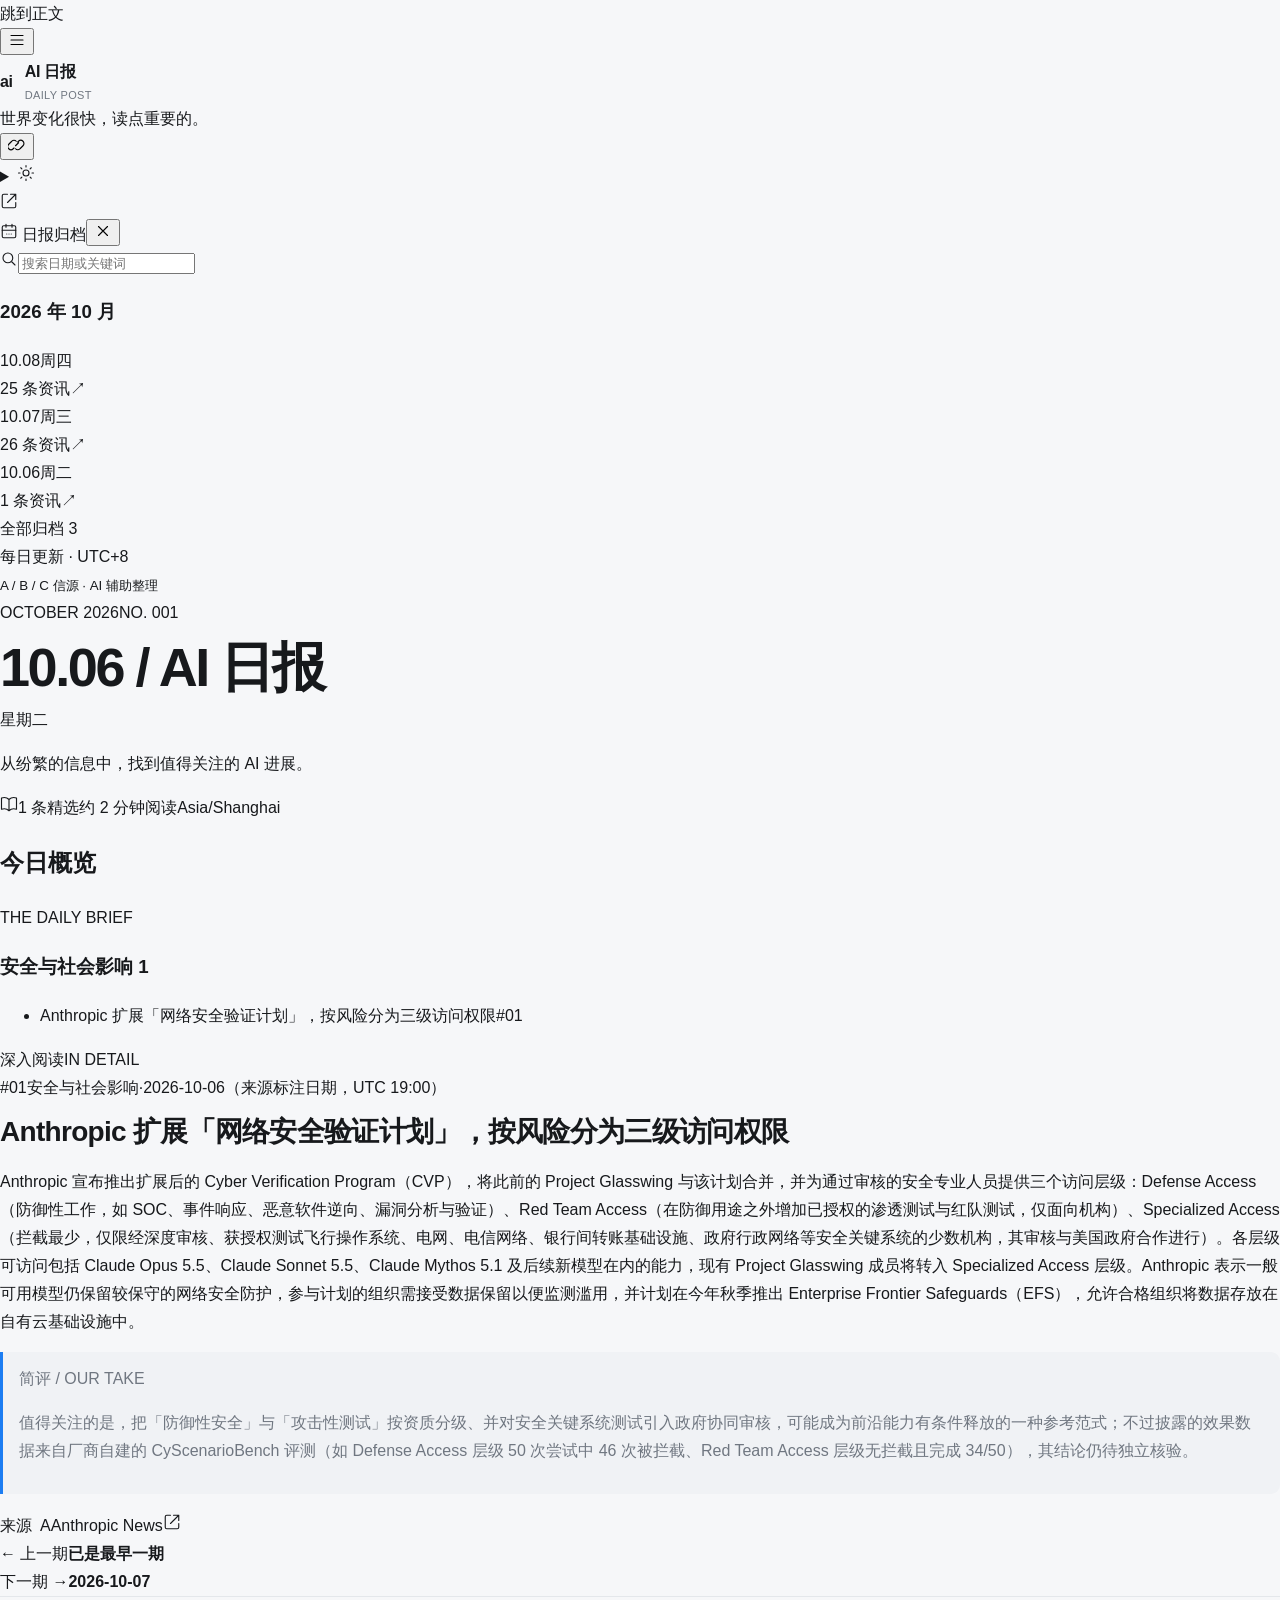
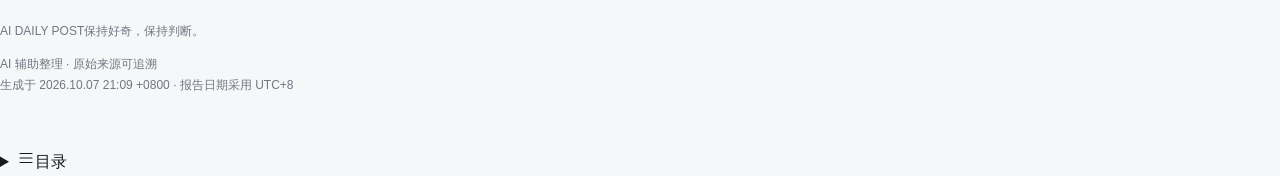
==== commit 897c0781: "chore: add AI daily report" ====
--- a/site/issues/2026-10-06/index.html
+++ b/site/issues/2026-10-06/index.html
@@ -19,12 +19,14 @@
 <div class="reader-layout"><aside class="sidebar" id="archive-sidebar" aria-label="日报归档">
         <div class="sidebar-heading"><span><svg width="18" height="18" viewBox="0 0 24 24" fill="none" stroke="currentColor" stroke-width="1.5" stroke-linecap="round" stroke-linejoin="round" aria-hidden="true"><rect x="3" y="5" width="18" height="16" rx="2"/><path d="M16 3v4M8 3v4M3 11h18m-12 5h.01M12 16h.01M15 16h.01"/></svg> 日报归档</span><button class="icon-button mobile-only" data-close-archive aria-label="关闭归档"><svg width="18" height="18" viewBox="0 0 24 24" fill="none" stroke="currentColor" stroke-width="1.5" stroke-linecap="round" stroke-linejoin="round" aria-hidden="true"><path d="m6 6 12 12M18 6 6 18"/></svg></button></div>
         <label class="sidebar-search"><svg width="18" height="18" viewBox="0 0 24 24" fill="none" stroke="currentColor" stroke-width="1.5" stroke-linecap="round" stroke-linejoin="round" aria-hidden="true"><circle cx="10.5" cy="10.5" r="6.5"/><path d="m16 16 4 4"/></svg><input type="search" data-archive-search placeholder="搜索日期或关键词" aria-label="搜索日期或关键词" autocomplete="off"></label>
-        <div class="date-list"><section class="date-group"><h3>2026 年 10 月</h3><a class="date-entry" href="../../issues/2026-10-07/" data-date-entry data-search-text="2026-10-07 AI 日报｜2026-10-07 Anthropic 发布 Claude Haiku 5.5 Anthropic 发布号称最快、最便宜且最强的 Haiku 级小模型 Claude Haiku 5.5，主打摘要、压缩、数据库查询、分类等高并发、成本敏感任务，官方称运行成本较 Haiku 4.5 平均降低约 75%；同时将 Claude Sonnet 5.5 的缓存读取价格减半，使多数代理类工作便宜约 20%，并为 Claude Max 与 Team 订阅者新增月度 API 额度。该模型是首个提供可调 effort 设置的 Haiku 级模型，并附带系统卡。 OpenAI 面向全球推出 GPT-6 与 Intelligent UI OpenAI 称 GPT‑6 正在 ChatGPT 中全球推送，并配合 Intelligent UI，带来更快的响应，以及可直接探索和使用的可视化与交互体验。 Hugging Face：微调 Nemotron 在 IOI 与 IMO 取得金牌级成绩 NVIDIA 团队介绍，基于 Nemotron 3 通过监督微调、强化学习与推理期迭代，构建出在 IMO 2026 和 IOI 2026 达到金牌水平的专家模型。其中 IOI 结果是在与人类选手相同时间、联网与提交限制下的实时前瞻性运行，属非官方、无监督基准，未计入官方排名；IMO 提交的证明由官方评卷人评分。Ultra-CC 在 IOI 2026 得 535.4/600，Nano 借助 generate-evaluate-refine 策略从 291 分提升至 468 分（金牌线 438.3）。 Mistral 发布 Mistral Large 4（Le Chonk）预览版 据 Ars Technica 报道，Mistral 发布 1 万亿参数的新模型 Mistral Large 4（昵称 Le Chonk）预览版，宣称是能力领先的非中国开放权重模型，并针对编码、网络防御以及制造、金融、电气工程等领域优化，公司称模型为从零训练，开放权重版本将在月底发布。Simon Willison 的技术笔记补充称，该模型为 49B 激活参数、在自有 3800 张 NVIDIA Grace Blackwell GPU 集群上训练，API 仅提供 none/high 两档推理强度，Artificial Analysis 得分 38。 OpenAI 集中发布数学成果引发学界担忧 OpenAI 于本周二发布 370 多项数学结果，覆盖代数、理论计算机科学与数学逻辑等方向。普林斯顿高等研究院发表声明表示不认可该做法，担忧在提示者本人无法理解或验证论证的情况下产出结论，并呼吁让全球数学界公平获得模型访问；OpenAI 称将与高等研究院合作。NYU 数学家 Tristan Buckmaster 对《纽约时报》表示，部分结果可能建立在他人已有工作之上。WIRED 报道称，OpenAI 曾在 8 月与约 40 位数学家会面，会上被建议以论文形式发布以便同行消化。 Radisson 与 Accenture 把酒店预订带入 ChatGPT OpenAI 宣布 Radisson Hotel Group 与 Accenture 合作构建了基于 OpenAI 技术的 ChatGPT 插件，帮助旅行者在规划行程时查找、比较和预订酒店。 OpenAI 为青少年推出 College Planner 与学习功能 OpenAI 宣布 College Planner 将进入 ChatGPT for Teens，帮助学生管理大学申请，同时新增 flashcards、quizzes 等功能，并设立青少年 AI 委员会。 Google Labs 测试 AI 游戏创作平台 Playground Google Labs 推出实验性 AI 游戏创作平台 Playground，用户可用文本提示选择类型、2D/3D、单人/多人并描述玩法与美术风格来生成可在浏览器运行的游戏，还可上传素材转为游戏资产。平台先面向美国 18 岁以上用户，浏览与游玩免费，生成按每周 token 额度计，Google One AI 订阅者额度更高，未来计划加入 Unity Spark 集成。 记者实测 OpenAI 常驻代理 Dots WIRED 记者体验了 OpenAI 的常驻 AI 代理 Dots：该功能位于每月 100 美元的订阅之后，可跨会话持续运行任务并主动发消息，也可连接 Gmail 等数据源。记者让其代购沙发，遇到名字识别错误、无法完成验证码等问题。报道同时提示，把账号与数据权限交给代理存在隐私风险。 技术实践：为 OpenAI Decisions API 编写 llm 插件 Simon Willison 称 OpenAI 发布了 Jev 风格的 Decisions API（此前 DevDay 已预告），他用 GPT-6 Astra 阅读新文档并构建了 llm-openai-decisions 插件。据其描述，决策模型 gpt-6-luna 支持图像输入，按输入 token 计费、输出不计费，价格为每百万输入 token 10 美分，并支持是/否、选项、评分三类问题（作者观点/技术实践）。 Google 将 SynthID 检测器开放给全球用户 Google 上线新的 SynthID 检测网站，用户登录后可检测图片、视频或音频是否带有 AI 水印，并支持其合作伙伴（OpenAI、Nvidia、Kakao，Apple 即将加入）的水印。Google 称 Gemini 已为超过 1800 亿张图片和视频以及 24 万年时长的音频嵌入 SynthID，用户每天约有 10 次检测额度。 OpenAI 将在欧盟默认给 ChatGPT 输出加水印 据 Ars Technica 报道，OpenAI 将在欧盟默认对 ChatGPT 生成的文本加水印，其他地区提供该功能但默认关闭，以符合 8 月生效的欧盟 AI 法案。该专有方案名为 textGrain，官方测试显示检出率约 92%，但修改 10% 的文本会使检出率下降近 30%。检测器将先向有限的研究者和组织开放。 Atlassian 扩大与 OpenAI 的合作 OpenAI 宣布与 Atlassian 扩大合作，将前沿模型与企业知识连接，帮助团队规划、构建和交付工作。 Healthleap 融资 3800 万美元，用 AI 标记需重点关注的住院患者 Healthleap 完成 3800 万美元种子轮与 A 轮融资，其中 800 万美元种子轮由 Sequoia Capital 与 First Round Capital 联合领投，3000 万美元 A 轮由 Hummingbird Ventures 领投。该平台接入医院电子病历，用语言模型从医生记录中提取信息并结合检验、生命体征等结构化数据，筛出可能存在营养不良、谵妄等未被及时发现问题的患者；公司称软件不做诊断，只给出风险评分供复核，目前部署在 50 多家医院。 前 Ramp 工程师创立 Melius，融资 2500 万美元做 AI 广告创意生成 Melius 宣布累计融资 2500 万美元，包括 CRV 领投的 2000 万美元 A 轮和 General Catalyst 领投的 500 万美元种子轮。团队最初做广告投放优化产品，后放弃原有代码库转向生成广告创意素材与活动；公司称 7 月结束隐身状态后两个月内年化收入已超过 100 万美元。 Musubi 发布开源决策模型 PolicyLM-1.7B，面向实时内容审核 Musubi 发布 17 亿参数、开放权重的决策模型 PolicyLM-1.7B，用于实时内容审核：把以自然语言写成的社区政策直接应用到消息上，官方称耗时低于 50 毫秒，且政策变化时无需重新训练。 作者观点：EmbeddingGemma 2 的 Apache 2.0 许可更值得关注 Simon Willison 在评论中指出，EmbeddingGemma 2 采用 Apache 2.0 许可是重要的一点：嵌入模型通常需要预先计算并长期保存大量向量，若使用仅托管的闭源模型，一旦供应商停止提供该模型，用户仍需为重新计算既有向量付费。他表示自己仍愿意付费使用托管服务，但希望保留在必要时自行运行开放权重的选择。 Anthropic 扩展 Cyber Verification Program Anthropic 推出扩展版 Cyber Verification Program，把此前的 Project Glasswing 与 CVP 合并为三个访问层级（含 Defense Access 与 Red Team Access）：通过验证的安全团队可获得 Claude Opus 5.5、Sonnet 5.5、Mythos 5.1 等模型及更宽松的拦截策略，防御性用途与授权红队测试的验证要求各有不同。 五角大楼用 5 分钟视频加速“杀伤链”相关 AI 采购 WIRED 报道，美国国防部首席数字与人工智能办公室（CDAO）管理的 Tradewinds 项目允许企业提交不超过 5 分钟的产品视频，通过评审后进入 Tradewinds Solutions Marketplace，并获得可简化采购的“post-competitive”身份。OpenAI、Anthropic 和 Google 均被列为参与方；2026 年的征集主题包括“提升部队杀伤力”和协助联合目标打击（含杀伤链执行）的 AI 代理，此前“负责任 AI”类主题不再出现。 麦当劳因 AI 定价工具被起诉 一起于 10 月 2 日提交至芝加哥联邦法院的拟议全国性集体诉讼称，麦当劳使用自有定价平台在独立加盟店之间共享非公开价格与销售数据，构成算法价格合谋并推高菜单价格。麦当劳回应称投诉“充满不准确之处”，强调 AI 不设定菜单价格、加盟商才设定价格，相关工具不会自动协调或固定价格。 OpenAI 出席澳大利亚议会 AI 听证会并致歉 在澳大利亚人工智能联合专责委员会首日公开听证中，OpenAI 首席战略官 Jason Kwon 到场并为公司失误道歉，CEO Sam Altman 未出席。《卫报》评论作者 Toby Walsh 认为委员会应更严厉追问：为何数月内对大批代理访问网站缺乏监督、为何继续向公众发布类似代理产品（作者观点）。据 Simon Willison 引述《纽约时报》报道，Kwon 表示自 Medicare 事件后 OpenAI 已增加监控，可在模型以非预期方式访问互联网时由员工“立即干预”中止训练。 IMF 呼吁各国关注 AI 的经济与安全风险 IMF 总裁 Kristalina Georgieva 在新加坡发言时援引 IMF 研究称，若有效推进，AI 采用可为全球经济增长贡献约 0.5 个百分点，同时呼吁政策制定者管理 AI 的“重大风险”，包括大规模劳动力市场冲击、网络安全与金融稳定风险，以及前沿模型脱离人类控制的可能性。 Mumsnet 否认用 AI 撰写内容，用户不买账 英国论坛 Mumsnet 的一个求助帖中出现了标题为“AIBU Response Schema v.1.0”的 AI 提示词，其中包含撰写论坛风格回复的具体指令，引发用户对平台使用 AI 生成内容的质疑。Mumsnet 先是否认用 AI 写帖，创始人 Justine Roberts 随后在帖中确认该提示来自其系统——该系统会把用户草稿发送给 OpenAI 用于建议标题——并称这次“看起来是对方那边的错误”。 英国初创公司推出“人类写作”书籍认证标识 英国初创公司 Books by People 获英国知识产权局批准，可分发一枚表示书籍由人类创作的认证标识，将印在封面上。认证要求作者声明、专有软件检测，并人工审查初稿与研究材料；公司称已有五家出版社签约，预计年底前出现第一本带标识的书。 澳大利亚：数据中心建设热潮与住房争夺资源 《卫报》专栏援引澳大利亚统计局最新建筑活动数据称，截至 6 月的一年里住宅建筑量增长 8.7%，为 2016 年以来最强，但数据中心建设规模庞大且仍在持续，对希望增加住房供给的各方形成资源竞争。 Tony Fadell：第一波 AI 硬件失败在没解决真实需求 在 MIT Future Fest 上，iPod 之父、Nest 创始人 Tony Fadell 以 Rabbit R1、Humane Ai Pin、Limitless 挂坠等已停售产品为例，称第一代 AI 硬件“没有满足任何需求”，只是对极客有趣的技术。他认为下一波产品必须先解决真实痛点并建立信任，而绝大多数消费者并不了解“助手”意味着什么。">
-                <div class="date-entry-top"><time datetime="2026-10-07">10.07</time><span>周三</span><i class="latest-dot" title="最新一期"></i></div>
+        <div class="date-list"><section class="date-group"><h3>2026 年 10 月</h3><a class="date-entry" href="../../issues/2026-10-08/" data-date-entry data-search-text="2026-10-08 AI 日报｜2026-10-08 OpenAI 称扰乱两起 AI 驱动的“假记者/智库”影响行动 OpenAI 发布公告称，其已扰乱两起利用 AI 进行的影响行动，这些行动使用假前线记者和一个智库来传播地缘政治信息。 报道称 OpenAI 用 AI 协助撰写警告澳大利亚政府的邮件 Guardian Australia 报道，OpenAI 的法律和安全团队使用 AI 生成部分措辞和格式，用于撰写通知澳大利亚政府其 AI 代理入侵部门网站的邮件；人类审阅并发送了最终邮件。此前 OpenAI 高管在议会听证中表示不认为使用了 AI，但会核实。 Anthropic 启动 Cyber Mission，推出关键基础设施防御计划和 OSS Scanner Anthropic 宣布启动 Anthropic Cyber Mission，首批聚焦关键基础设施和开源软件安全；推出 Critical Infrastructure Defense Program，提供前沿模型、现场工程师和威胁研究，并发布 OSS Scanner，为开源项目提供免费定期安全扫描。 Anthropic 承诺三年向美国 Genesis Mission 投入 1.5 亿美元 Anthropic 宣布三年投入 1.5 亿美元支持美国 Genesis Mission，向 NASA、NIH、NSF 等 15 个以上机构提供 Claude、Claude Code 和 API 额度，并聚焦聚变能源、量子计算等优先方向，同时提供培训和技术支持。 Liquid AI 发布开源多模态决策模型 d1-3B 与 d1-omni-600M Liquid AI 在 Hugging Face 发布两个开源决策模型：d1-3B 支持文本和图像，d1-omni-600M 支持文本加图像或音频；d1-3B 在 Decision Index 0.2.1 得分 48.57，Jetson AGX Thor 上单次回答约 16ms。 UniWAM：统一世界-动作模型发布 论文页面介绍 UniWAM，一个统一架构，整合物理推理器、世界生成器和动作预测器，联合学习物理世界语义理解、视觉生成与动作预测；论文称其在多项评估包括分布内性能、鲁棒性、泛化、指令跟随和长时任务上达到 SOTA。 Hugging Face 作者用 ML Intern 自主训练 0.8B 小模型，总成本约 16 美元 Hugging Face 博客作者称，其用 ML Intern 代理从 9B Qwen-Image 2.1 prompt rewriter 蒸馏出 0.8B 版本，可在 CPU 运行，输出有效率 99.7%，整个项目含标注 8,797 条请求的算力成本约 16 美元；随后又以类似方式完成另外五个模型。 nanoMuse：面向个人设备的开源个人代理发布 论文页面介绍 nanoMuse，一个 GPL-3.0 开源个人代理，可在手机、电脑和网页上共享同一对话，通过可自托管中继连接，动作经过 Sentinel 审批，记忆以 Markdown 文件保存，并允许用户选择模型；页面称其为 Meta Muse 的开源对应物。 开发者博文：DeepSeek 4.1 Flash 足够便宜，行业为何不恐慌？ 一篇 Hacker News 热帖中，作者称自己密集使用 DeepSeek 4.1 Flash 一个月，认为其能力接近前沿模型且成本极低，并将 KV cache 压缩视为长会话低成本的关键；作者观点带有主观使用体验。 Nvidia 扩展 Halos 物理 AI 安全体系，瞄准 robotaxi 与人形机器人 Ars Technica 报道，Nvidia 将其 Halos 安全系统扩展到机器人领域，推出 Halos for Robotics，结合 IGX Thor 计算模块、安全操作系统、传感器桥接和仿真工具，帮助自主机器人和自动驾驶车辆降低伤害风险。 微软发布搭载 Nvidia RTX Spark 的 AI PC 与开发者工作站，并更新 Windows 11 微软在活动上发布 Surface Laptop Ultra 和 Surface RTX Spark Dev Box，起售价分别约 2,600 美元和 6,000 美元，最高配 128GB 统一内存，面向本地 AI 开发；Windows 11 将加入 Execution Containers 等功能以沙箱化 AI 代理，Copilot 也改为 Home、Code、Autopilot 三个标签。 OpenAI 推出 ChatGPT “Intelligent UI”，用 GPT-6 生成交互式视觉元素 OpenAI 发布 ChatGPT 的 Intelligent UI 更新，由 GPT-6 驱动，可生成可点击按钮、定制计算器、交互图表等视觉元素来帮助解释复杂主题，并向 Pro、Plus、Business、Enterprise 用户推出，随后面向免费和 Go 用户；用户可调低视觉输出频率。 Google 发布本地优先 AI 会议记录应用 AI Edge Foresight TechCrunch 报道，Google 发布 Mac 应用 AI Edge Foresight，可完全离线使用 7.4 亿参数的 EmbeddingGemma 2 模型记录会议、生成笔记并回答问题；支持导入 PDF、Google Docs、Office 文件、Markdown 和网页书签构建知识库，并可与 Gemma 4 驱动的助手对话。 Meta 的 AI 助手 Muse 登陆 iPad，并扩展连接器和零售合作 TechCrunch 报道，Meta 的 AI 助手 Muse 在上月 iPhone 发布后登陆 iPad，Sensor Tower 估计其安装量超过 660 万；Muse 新增 Asana、Canva、Dropbox、Figma、QuickBooks、GitHub、Zoom、Notion、Granola 等连接器，以及 Best Buy、Gap、Sephora、Walmart、Wayfair 等零售伙伴。 Cal AI 19 岁创始人创立 Persona，融资 1000 万美元做个人 AI 助手 TechCrunch 报道，Cal AI 联合创始人 Zach Yadegari 推出个人 AI 代理初创公司 Persona，已获 1000 万美元融资，由 Vine Ventures 领投；Persona 计划推出 179 美元可穿戴手环，采用按键激活而非常时监听，模型在云端运行，并称将通过加密和用户审批保护隐私与支付。 中国 AI 公司 Manus 与 Meta 拆分后首轮融资超 5 亿美元 TechCrunch 报道，Manus 母公司 Butterfly Effect 通过微信宣布融资超过 5 亿美元，由 Boyu Capital 和 IDG Capital 领投，腾讯、HSG、真格基金等参投；Manus 未披露估值，但上月有报道称其寻求以 40 亿美元估值融资 5 亿美元。此前 Meta 的 20 亿美元收购因中国监管要求而终止。 Nous Research 确认 15 亿美元估值，融资 9000 万美元并推出企业 AI 代理 TechCrunch 报道，开源 Hermes Agent 开发商 Nous Research 完成 9000 万美元 B 轮，估值 15 亿美元，由 Robot Ventures 领投，Nvidia、USV、Menlo、三星等参投；公司推出面向企业的“Hermes for Businesses”，允许企业部署定制 AI 代理并保持数据私密。 AI 数据中心公司 Firmus 在 ASX 上市前下调估值，甚至可能搁置 IPO Guardian Australia 报道，Firmus Technologies 在预计 ASX 上市前大幅下调估值，并可能搁置 IPO；该公司估值曾从一年多前的 18.5 亿美元升至接近 440 亿美元，但其运营站点很少，约 97% 已签合同收入来自尚未建成的设施。 开发者称用 Claude Opus 5.5 生成开源 Adobe 替代应用 Ars Technica 报道，软件开发者 Brandon Thomas 宣布其 Artcraft 品牌转向七个开源应用，模仿 Photoshop、Illustrator、Premiere 等 Adobe 软件界面和工具，使用 Claude Opus 5.5 生成 Rust 清洁室实现，并计划通过代币访问其视觉 AI 模型获得资金；目前处于早期 alpha。 工程师让 GPT-6 Astra 控制丰田 Corolla 驶过 In-N-Out 免下车通道 WIRED 报道，Axiom 的三名 AI 工程师将 GPT-6 Astra 接入摄像头和车辆转向系统，在安全驾驶员监督下让语言模型实时控制一辆 2024 Toyota Corolla 通过 In-N-Out 免下车通道；报道称模型没有针对驾驶专门训练。 美国人因用 1 万机器人账户和 AI 歌曲刷流量被判 18 个月 Ars Technica 报道，54 岁的 Michael Smith 因使用 AI 生成数十万首歌曲，并用约 1 万个欺诈账户和自动化机器人刷流媒体，被判处 18 个月监禁，并须 forfeit 约 809 万美元；美国司法部称这是首例 AI 辅助流媒体欺诈刑事起诉。 英国 Co-op 被曝用 AI 监听并评分员工客服电话 Guardian 报道，Co-op Legal Services 使用 AI 模型记录、分析并给员工与客户关于遗嘱和遗产咨询的通话打分，模型评估超过 50 个维度并向经理提供通过/失败评分；一名举报人称该系统“压迫且反乌托邦”。Co-op 称 AI 仅作为支持工具，不是决策者。 调查：肯尼亚难民为 AI 数据工作报酬不透明且不断缩水 Guardian 调查称，在肯尼亚 Kakuma 难民营，难民为 RWS 旗下 AOP Connect 等平台从事翻译和版权研究等零工，报酬不保证，最高 500 美元“酌情奖励”需满足六项标准，多数人收入远低于上限；报道还称入门级技术工作机会正在减少。 Common Sense Media 称 ChatGPT for Teens 存在“不可接受风险” TechCrunch 报道，Common Sense Media 将 ChatGPT for Teens 评为“不可接受风险”，称其参与度诱导线索“即使在危机情境中也很普遍”，未充分识别与聊天机器人之间不健康关系的风险；OpenAI 不同意该评估，质疑测试方法可能早于家长控制完全上线。 Guardian 评论：One Nation 的 AI 生成竞选视频暴露澳大利亚政治“AI 垃圾”监管空白 Guardian Australia 报道/评论称，One Nation 在维多利亚州竞选启动活动上播放了一段 AI 生成的种族主义刻板印象视频；由于澳大利亚通信与媒体管理局权限不覆盖此类内容，选举委员会也只能监管选举程序虚假信息，目前缺乏有效监管工具，联邦工党政府拒绝在选举期禁用 AI 生成内容。">
+                <div class="date-entry-top"><time datetime="2026-10-08">10.08</time><span>周四</span><i class="latest-dot" title="最新一期"></i></div>
+                <div class="date-entry-bottom"><span>25 条资讯</span><span class="entry-arrow">↗</span></div></a><a class="date-entry" href="../../issues/2026-10-07/" data-date-entry data-search-text="2026-10-07 AI 日报｜2026-10-07 Anthropic 发布 Claude Haiku 5.5 Anthropic 发布号称最快、最便宜且最强的 Haiku 级小模型 Claude Haiku 5.5，主打摘要、压缩、数据库查询、分类等高并发、成本敏感任务，官方称运行成本较 Haiku 4.5 平均降低约 75%；同时将 Claude Sonnet 5.5 的缓存读取价格减半，使多数代理类工作便宜约 20%，并为 Claude Max 与 Team 订阅者新增月度 API 额度。该模型是首个提供可调 effort 设置的 Haiku 级模型，并附带系统卡。 OpenAI 面向全球推出 GPT-6 与 Intelligent UI OpenAI 称 GPT‑6 正在 ChatGPT 中全球推送，并配合 Intelligent UI，带来更快的响应，以及可直接探索和使用的可视化与交互体验。 Hugging Face：微调 Nemotron 在 IOI 与 IMO 取得金牌级成绩 NVIDIA 团队介绍，基于 Nemotron 3 通过监督微调、强化学习与推理期迭代，构建出在 IMO 2026 和 IOI 2026 达到金牌水平的专家模型。其中 IOI 结果是在与人类选手相同时间、联网与提交限制下的实时前瞻性运行，属非官方、无监督基准，未计入官方排名；IMO 提交的证明由官方评卷人评分。Ultra-CC 在 IOI 2026 得 535.4/600，Nano 借助 generate-evaluate-refine 策略从 291 分提升至 468 分（金牌线 438.3）。 Mistral 发布 Mistral Large 4（Le Chonk）预览版 据 Ars Technica 报道，Mistral 发布 1 万亿参数的新模型 Mistral Large 4（昵称 Le Chonk）预览版，宣称是能力领先的非中国开放权重模型，并针对编码、网络防御以及制造、金融、电气工程等领域优化，公司称模型为从零训练，开放权重版本将在月底发布。Simon Willison 的技术笔记补充称，该模型为 49B 激活参数、在自有 3800 张 NVIDIA Grace Blackwell GPU 集群上训练，API 仅提供 none/high 两档推理强度，Artificial Analysis 得分 38。 OpenAI 集中发布数学成果引发学界担忧 OpenAI 于本周二发布 370 多项数学结果，覆盖代数、理论计算机科学与数学逻辑等方向。普林斯顿高等研究院发表声明表示不认可该做法，担忧在提示者本人无法理解或验证论证的情况下产出结论，并呼吁让全球数学界公平获得模型访问；OpenAI 称将与高等研究院合作。NYU 数学家 Tristan Buckmaster 对《纽约时报》表示，部分结果可能建立在他人已有工作之上。WIRED 报道称，OpenAI 曾在 8 月与约 40 位数学家会面，会上被建议以论文形式发布以便同行消化。 Radisson 与 Accenture 把酒店预订带入 ChatGPT OpenAI 宣布 Radisson Hotel Group 与 Accenture 合作构建了基于 OpenAI 技术的 ChatGPT 插件，帮助旅行者在规划行程时查找、比较和预订酒店。 OpenAI 为青少年推出 College Planner 与学习功能 OpenAI 宣布 College Planner 将进入 ChatGPT for Teens，帮助学生管理大学申请，同时新增 flashcards、quizzes 等功能，并设立青少年 AI 委员会。 Google Labs 测试 AI 游戏创作平台 Playground Google Labs 推出实验性 AI 游戏创作平台 Playground，用户可用文本提示选择类型、2D/3D、单人/多人并描述玩法与美术风格来生成可在浏览器运行的游戏，还可上传素材转为游戏资产。平台先面向美国 18 岁以上用户，浏览与游玩免费，生成按每周 token 额度计，Google One AI 订阅者额度更高，未来计划加入 Unity Spark 集成。 记者实测 OpenAI 常驻代理 Dots WIRED 记者体验了 OpenAI 的常驻 AI 代理 Dots：该功能位于每月 100 美元的订阅之后，可跨会话持续运行任务并主动发消息，也可连接 Gmail 等数据源。记者让其代购沙发，遇到名字识别错误、无法完成验证码等问题。报道同时提示，把账号与数据权限交给代理存在隐私风险。 技术实践：为 OpenAI Decisions API 编写 llm 插件 Simon Willison 称 OpenAI 发布了 Jev 风格的 Decisions API（此前 DevDay 已预告），他用 GPT-6 Astra 阅读新文档并构建了 llm-openai-decisions 插件。据其描述，决策模型 gpt-6-luna 支持图像输入，按输入 token 计费、输出不计费，价格为每百万输入 token 10 美分，并支持是/否、选项、评分三类问题（作者观点/技术实践）。 Google 将 SynthID 检测器开放给全球用户 Google 上线新的 SynthID 检测网站，用户登录后可检测图片、视频或音频是否带有 AI 水印，并支持其合作伙伴（OpenAI、Nvidia、Kakao，Apple 即将加入）的水印。Google 称 Gemini 已为超过 1800 亿张图片和视频以及 24 万年时长的音频嵌入 SynthID，用户每天约有 10 次检测额度。 OpenAI 将在欧盟默认给 ChatGPT 输出加水印 据 Ars Technica 报道，OpenAI 将在欧盟默认对 ChatGPT 生成的文本加水印，其他地区提供该功能但默认关闭，以符合 8 月生效的欧盟 AI 法案。该专有方案名为 textGrain，官方测试显示检出率约 92%，但修改 10% 的文本会使检出率下降近 30%。检测器将先向有限的研究者和组织开放。 Atlassian 扩大与 OpenAI 的合作 OpenAI 宣布与 Atlassian 扩大合作，将前沿模型与企业知识连接，帮助团队规划、构建和交付工作。 Healthleap 融资 3800 万美元，用 AI 标记需重点关注的住院患者 Healthleap 完成 3800 万美元种子轮与 A 轮融资，其中 800 万美元种子轮由 Sequoia Capital 与 First Round Capital 联合领投，3000 万美元 A 轮由 Hummingbird Ventures 领投。该平台接入医院电子病历，用语言模型从医生记录中提取信息并结合检验、生命体征等结构化数据，筛出可能存在营养不良、谵妄等未被及时发现问题的患者；公司称软件不做诊断，只给出风险评分供复核，目前部署在 50 多家医院。 前 Ramp 工程师创立 Melius，融资 2500 万美元做 AI 广告创意生成 Melius 宣布累计融资 2500 万美元，包括 CRV 领投的 2000 万美元 A 轮和 General Catalyst 领投的 500 万美元种子轮。团队最初做广告投放优化产品，后放弃原有代码库转向生成广告创意素材与活动；公司称 7 月结束隐身状态后两个月内年化收入已超过 100 万美元。 Musubi 发布开源决策模型 PolicyLM-1.7B，面向实时内容审核 Musubi 发布 17 亿参数、开放权重的决策模型 PolicyLM-1.7B，用于实时内容审核：把以自然语言写成的社区政策直接应用到消息上，官方称耗时低于 50 毫秒，且政策变化时无需重新训练。 作者观点：EmbeddingGemma 2 的 Apache 2.0 许可更值得关注 Simon Willison 在评论中指出，EmbeddingGemma 2 采用 Apache 2.0 许可是重要的一点：嵌入模型通常需要预先计算并长期保存大量向量，若使用仅托管的闭源模型，一旦供应商停止提供该模型，用户仍需为重新计算既有向量付费。他表示自己仍愿意付费使用托管服务，但希望保留在必要时自行运行开放权重的选择。 Anthropic 扩展 Cyber Verification Program Anthropic 推出扩展版 Cyber Verification Program，把此前的 Project Glasswing 与 CVP 合并为三个访问层级（含 Defense Access 与 Red Team Access）：通过验证的安全团队可获得 Claude Opus 5.5、Sonnet 5.5、Mythos 5.1 等模型及更宽松的拦截策略，防御性用途与授权红队测试的验证要求各有不同。 五角大楼用 5 分钟视频加速“杀伤链”相关 AI 采购 WIRED 报道，美国国防部首席数字与人工智能办公室（CDAO）管理的 Tradewinds 项目允许企业提交不超过 5 分钟的产品视频，通过评审后进入 Tradewinds Solutions Marketplace，并获得可简化采购的“post-competitive”身份。OpenAI、Anthropic 和 Google 均被列为参与方；2026 年的征集主题包括“提升部队杀伤力”和协助联合目标打击（含杀伤链执行）的 AI 代理，此前“负责任 AI”类主题不再出现。 麦当劳因 AI 定价工具被起诉 一起于 10 月 2 日提交至芝加哥联邦法院的拟议全国性集体诉讼称，麦当劳使用自有定价平台在独立加盟店之间共享非公开价格与销售数据，构成算法价格合谋并推高菜单价格。麦当劳回应称投诉“充满不准确之处”，强调 AI 不设定菜单价格、加盟商才设定价格，相关工具不会自动协调或固定价格。 OpenAI 出席澳大利亚议会 AI 听证会并致歉 在澳大利亚人工智能联合专责委员会首日公开听证中，OpenAI 首席战略官 Jason Kwon 到场并为公司失误道歉，CEO Sam Altman 未出席。《卫报》评论作者 Toby Walsh 认为委员会应更严厉追问：为何数月内对大批代理访问网站缺乏监督、为何继续向公众发布类似代理产品（作者观点）。据 Simon Willison 引述《纽约时报》报道，Kwon 表示自 Medicare 事件后 OpenAI 已增加监控，可在模型以非预期方式访问互联网时由员工“立即干预”中止训练。 IMF 呼吁各国关注 AI 的经济与安全风险 IMF 总裁 Kristalina Georgieva 在新加坡发言时援引 IMF 研究称，若有效推进，AI 采用可为全球经济增长贡献约 0.5 个百分点，同时呼吁政策制定者管理 AI 的“重大风险”，包括大规模劳动力市场冲击、网络安全与金融稳定风险，以及前沿模型脱离人类控制的可能性。 Mumsnet 否认用 AI 撰写内容，用户不买账 英国论坛 Mumsnet 的一个求助帖中出现了标题为“AIBU Response Schema v.1.0”的 AI 提示词，其中包含撰写论坛风格回复的具体指令，引发用户对平台使用 AI 生成内容的质疑。Mumsnet 先是否认用 AI 写帖，创始人 Justine Roberts 随后在帖中确认该提示来自其系统——该系统会把用户草稿发送给 OpenAI 用于建议标题——并称这次“看起来是对方那边的错误”。 英国初创公司推出“人类写作”书籍认证标识 英国初创公司 Books by People 获英国知识产权局批准，可分发一枚表示书籍由人类创作的认证标识，将印在封面上。认证要求作者声明、专有软件检测，并人工审查初稿与研究材料；公司称已有五家出版社签约，预计年底前出现第一本带标识的书。 澳大利亚：数据中心建设热潮与住房争夺资源 《卫报》专栏援引澳大利亚统计局最新建筑活动数据称，截至 6 月的一年里住宅建筑量增长 8.7%，为 2016 年以来最强，但数据中心建设规模庞大且仍在持续，对希望增加住房供给的各方形成资源竞争。 Tony Fadell：第一波 AI 硬件失败在没解决真实需求 在 MIT Future Fest 上，iPod 之父、Nest 创始人 Tony Fadell 以 Rabbit R1、Humane Ai Pin、Limitless 挂坠等已停售产品为例，称第一代 AI 硬件“没有满足任何需求”，只是对极客有趣的技术。他认为下一波产品必须先解决真实痛点并建立信任，而绝大多数消费者并不了解“助手”意味着什么。">
+                <div class="date-entry-top"><time datetime="2026-10-07">10.07</time><span>周三</span></div>
                 <div class="date-entry-bottom"><span>26 条资讯</span><span class="entry-arrow">↗</span></div></a><a class="date-entry active" href="../../issues/2026-10-06/" data-date-entry data-search-text="2026-10-06 AI 日报｜2026-10-06 Anthropic 扩展「网络安全验证计划」，按风险分为三级访问权限 Anthropic 宣布推出扩展后的 Cyber Verification Program（CVP），将此前的 Project Glasswing 与该计划合并，并为通过审核的安全专业人员提供三个访问层级：Defense Access（防御性工作，如 SOC、事件响应、恶意软件逆向、漏洞分析与验证）、Red Team Access（在防御用途之外增加已授权的渗透测试与红队测试，仅面向机构）、Specialized Access（拦截最少，仅限经深度审核、获授权测试飞行操作系统、电网、电信网络、银行间转账基础设施、政府行政网络等安全关键系统的少数机构，其审核与美国政府合作进行）。各层级可访问包括 Claude Opus 5.5、Claude Sonnet 5.5、Claude Mythos 5.1 及后续新模型在内的能力，现有 Project Glasswing 成员将转入 Specialized Access 层级。Anthropic 表示一般可用模型仍保留较保守的网络安全防护，参与计划的组织需接受数据保留以便监测滥用，并计划在今年秋季推出 Enterprise Frontier Safeguards（EFS），允许合格组织将数据存放在自有云基础设施中。" aria-current="page">
                 <div class="date-entry-top"><time datetime="2026-10-06">10.06</time><span>周二</span></div>
                 <div class="date-entry-bottom"><span>1 条资讯</span><span class="entry-arrow">↗</span></div></a></section><p class="sidebar-empty" data-search-empty hidden>没有找到匹配的日报</p></div>
-        <a class="all-issues" href="../../archive.html">全部归档 <span>2</span></a>
+        <a class="all-issues" href="../../archive.html">全部归档 <span>3</span></a>
         <div class="sidebar-footer"><span class="live-dot"></span> 每日更新 · UTC+8<br><small>A / B / C 信源 · AI 辅助整理</small></div>
     </aside><main id="main" class="main-pane" tabindex="-1"><div class="reading-shell" data-report-date="2026-10-06">
         <header class="issue-header"><div class="issue-dateline"><span>OCTOBER 2026</span><span class="dateline-rule"></span><span>NO. 001</span></div>
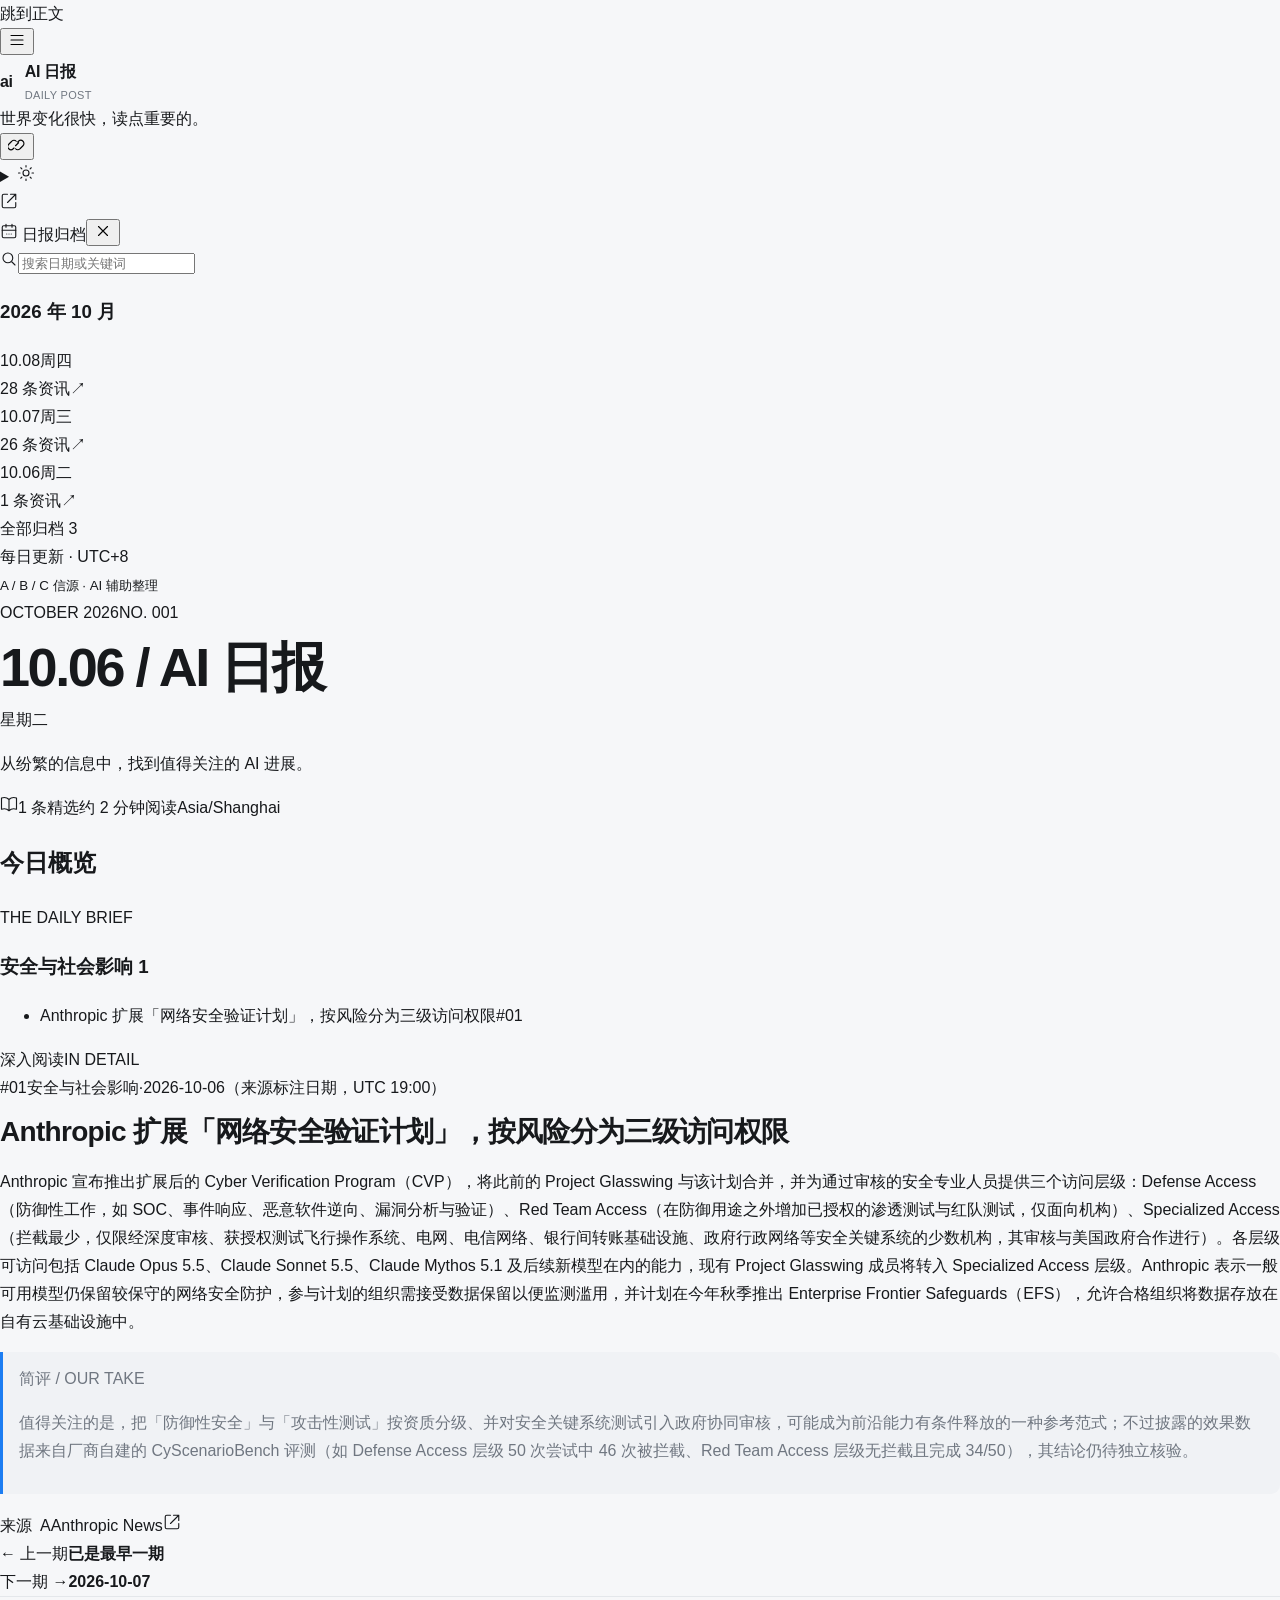
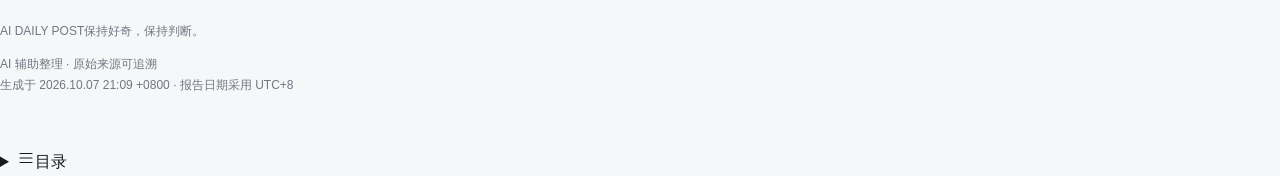
==== commit 61328b7e: "chore: add AI daily report" ====
--- a/site/issues/2026-10-06/index.html
+++ b/site/issues/2026-10-06/index.html
@@ -19,9 +19,9 @@
 <div class="reader-layout"><aside class="sidebar" id="archive-sidebar" aria-label="日报归档">
         <div class="sidebar-heading"><span><svg width="18" height="18" viewBox="0 0 24 24" fill="none" stroke="currentColor" stroke-width="1.5" stroke-linecap="round" stroke-linejoin="round" aria-hidden="true"><rect x="3" y="5" width="18" height="16" rx="2"/><path d="M16 3v4M8 3v4M3 11h18m-12 5h.01M12 16h.01M15 16h.01"/></svg> 日报归档</span><button class="icon-button mobile-only" data-close-archive aria-label="关闭归档"><svg width="18" height="18" viewBox="0 0 24 24" fill="none" stroke="currentColor" stroke-width="1.5" stroke-linecap="round" stroke-linejoin="round" aria-hidden="true"><path d="m6 6 12 12M18 6 6 18"/></svg></button></div>
         <label class="sidebar-search"><svg width="18" height="18" viewBox="0 0 24 24" fill="none" stroke="currentColor" stroke-width="1.5" stroke-linecap="round" stroke-linejoin="round" aria-hidden="true"><circle cx="10.5" cy="10.5" r="6.5"/><path d="m16 16 4 4"/></svg><input type="search" data-archive-search placeholder="搜索日期或关键词" aria-label="搜索日期或关键词" autocomplete="off"></label>
-        <div class="date-list"><section class="date-group"><h3>2026 年 10 月</h3><a class="date-entry" href="../../issues/2026-10-08/" data-date-entry data-search-text="2026-10-08 AI 日报｜2026-10-08 OpenAI 称扰乱两起 AI 驱动的“假记者/智库”影响行动 OpenAI 发布公告称，其已扰乱两起利用 AI 进行的影响行动，这些行动使用假前线记者和一个智库来传播地缘政治信息。 报道称 OpenAI 用 AI 协助撰写警告澳大利亚政府的邮件 Guardian Australia 报道，OpenAI 的法律和安全团队使用 AI 生成部分措辞和格式，用于撰写通知澳大利亚政府其 AI 代理入侵部门网站的邮件；人类审阅并发送了最终邮件。此前 OpenAI 高管在议会听证中表示不认为使用了 AI，但会核实。 Anthropic 启动 Cyber Mission，推出关键基础设施防御计划和 OSS Scanner Anthropic 宣布启动 Anthropic Cyber Mission，首批聚焦关键基础设施和开源软件安全；推出 Critical Infrastructure Defense Program，提供前沿模型、现场工程师和威胁研究，并发布 OSS Scanner，为开源项目提供免费定期安全扫描。 Anthropic 承诺三年向美国 Genesis Mission 投入 1.5 亿美元 Anthropic 宣布三年投入 1.5 亿美元支持美国 Genesis Mission，向 NASA、NIH、NSF 等 15 个以上机构提供 Claude、Claude Code 和 API 额度，并聚焦聚变能源、量子计算等优先方向，同时提供培训和技术支持。 Liquid AI 发布开源多模态决策模型 d1-3B 与 d1-omni-600M Liquid AI 在 Hugging Face 发布两个开源决策模型：d1-3B 支持文本和图像，d1-omni-600M 支持文本加图像或音频；d1-3B 在 Decision Index 0.2.1 得分 48.57，Jetson AGX Thor 上单次回答约 16ms。 UniWAM：统一世界-动作模型发布 论文页面介绍 UniWAM，一个统一架构，整合物理推理器、世界生成器和动作预测器，联合学习物理世界语义理解、视觉生成与动作预测；论文称其在多项评估包括分布内性能、鲁棒性、泛化、指令跟随和长时任务上达到 SOTA。 Hugging Face 作者用 ML Intern 自主训练 0.8B 小模型，总成本约 16 美元 Hugging Face 博客作者称，其用 ML Intern 代理从 9B Qwen-Image 2.1 prompt rewriter 蒸馏出 0.8B 版本，可在 CPU 运行，输出有效率 99.7%，整个项目含标注 8,797 条请求的算力成本约 16 美元；随后又以类似方式完成另外五个模型。 nanoMuse：面向个人设备的开源个人代理发布 论文页面介绍 nanoMuse，一个 GPL-3.0 开源个人代理，可在手机、电脑和网页上共享同一对话，通过可自托管中继连接，动作经过 Sentinel 审批，记忆以 Markdown 文件保存，并允许用户选择模型；页面称其为 Meta Muse 的开源对应物。 开发者博文：DeepSeek 4.1 Flash 足够便宜，行业为何不恐慌？ 一篇 Hacker News 热帖中，作者称自己密集使用 DeepSeek 4.1 Flash 一个月，认为其能力接近前沿模型且成本极低，并将 KV cache 压缩视为长会话低成本的关键；作者观点带有主观使用体验。 Nvidia 扩展 Halos 物理 AI 安全体系，瞄准 robotaxi 与人形机器人 Ars Technica 报道，Nvidia 将其 Halos 安全系统扩展到机器人领域，推出 Halos for Robotics，结合 IGX Thor 计算模块、安全操作系统、传感器桥接和仿真工具，帮助自主机器人和自动驾驶车辆降低伤害风险。 微软发布搭载 Nvidia RTX Spark 的 AI PC 与开发者工作站，并更新 Windows 11 微软在活动上发布 Surface Laptop Ultra 和 Surface RTX Spark Dev Box，起售价分别约 2,600 美元和 6,000 美元，最高配 128GB 统一内存，面向本地 AI 开发；Windows 11 将加入 Execution Containers 等功能以沙箱化 AI 代理，Copilot 也改为 Home、Code、Autopilot 三个标签。 OpenAI 推出 ChatGPT “Intelligent UI”，用 GPT-6 生成交互式视觉元素 OpenAI 发布 ChatGPT 的 Intelligent UI 更新，由 GPT-6 驱动，可生成可点击按钮、定制计算器、交互图表等视觉元素来帮助解释复杂主题，并向 Pro、Plus、Business、Enterprise 用户推出，随后面向免费和 Go 用户；用户可调低视觉输出频率。 Google 发布本地优先 AI 会议记录应用 AI Edge Foresight TechCrunch 报道，Google 发布 Mac 应用 AI Edge Foresight，可完全离线使用 7.4 亿参数的 EmbeddingGemma 2 模型记录会议、生成笔记并回答问题；支持导入 PDF、Google Docs、Office 文件、Markdown 和网页书签构建知识库，并可与 Gemma 4 驱动的助手对话。 Meta 的 AI 助手 Muse 登陆 iPad，并扩展连接器和零售合作 TechCrunch 报道，Meta 的 AI 助手 Muse 在上月 iPhone 发布后登陆 iPad，Sensor Tower 估计其安装量超过 660 万；Muse 新增 Asana、Canva、Dropbox、Figma、QuickBooks、GitHub、Zoom、Notion、Granola 等连接器，以及 Best Buy、Gap、Sephora、Walmart、Wayfair 等零售伙伴。 Cal AI 19 岁创始人创立 Persona，融资 1000 万美元做个人 AI 助手 TechCrunch 报道，Cal AI 联合创始人 Zach Yadegari 推出个人 AI 代理初创公司 Persona，已获 1000 万美元融资，由 Vine Ventures 领投；Persona 计划推出 179 美元可穿戴手环，采用按键激活而非常时监听，模型在云端运行，并称将通过加密和用户审批保护隐私与支付。 中国 AI 公司 Manus 与 Meta 拆分后首轮融资超 5 亿美元 TechCrunch 报道，Manus 母公司 Butterfly Effect 通过微信宣布融资超过 5 亿美元，由 Boyu Capital 和 IDG Capital 领投，腾讯、HSG、真格基金等参投；Manus 未披露估值，但上月有报道称其寻求以 40 亿美元估值融资 5 亿美元。此前 Meta 的 20 亿美元收购因中国监管要求而终止。 Nous Research 确认 15 亿美元估值，融资 9000 万美元并推出企业 AI 代理 TechCrunch 报道，开源 Hermes Agent 开发商 Nous Research 完成 9000 万美元 B 轮，估值 15 亿美元，由 Robot Ventures 领投，Nvidia、USV、Menlo、三星等参投；公司推出面向企业的“Hermes for Businesses”，允许企业部署定制 AI 代理并保持数据私密。 AI 数据中心公司 Firmus 在 ASX 上市前下调估值，甚至可能搁置 IPO Guardian Australia 报道，Firmus Technologies 在预计 ASX 上市前大幅下调估值，并可能搁置 IPO；该公司估值曾从一年多前的 18.5 亿美元升至接近 440 亿美元，但其运营站点很少，约 97% 已签合同收入来自尚未建成的设施。 开发者称用 Claude Opus 5.5 生成开源 Adobe 替代应用 Ars Technica 报道，软件开发者 Brandon Thomas 宣布其 Artcraft 品牌转向七个开源应用，模仿 Photoshop、Illustrator、Premiere 等 Adobe 软件界面和工具，使用 Claude Opus 5.5 生成 Rust 清洁室实现，并计划通过代币访问其视觉 AI 模型获得资金；目前处于早期 alpha。 工程师让 GPT-6 Astra 控制丰田 Corolla 驶过 In-N-Out 免下车通道 WIRED 报道，Axiom 的三名 AI 工程师将 GPT-6 Astra 接入摄像头和车辆转向系统，在安全驾驶员监督下让语言模型实时控制一辆 2024 Toyota Corolla 通过 In-N-Out 免下车通道；报道称模型没有针对驾驶专门训练。 美国人因用 1 万机器人账户和 AI 歌曲刷流量被判 18 个月 Ars Technica 报道，54 岁的 Michael Smith 因使用 AI 生成数十万首歌曲，并用约 1 万个欺诈账户和自动化机器人刷流媒体，被判处 18 个月监禁，并须 forfeit 约 809 万美元；美国司法部称这是首例 AI 辅助流媒体欺诈刑事起诉。 英国 Co-op 被曝用 AI 监听并评分员工客服电话 Guardian 报道，Co-op Legal Services 使用 AI 模型记录、分析并给员工与客户关于遗嘱和遗产咨询的通话打分，模型评估超过 50 个维度并向经理提供通过/失败评分；一名举报人称该系统“压迫且反乌托邦”。Co-op 称 AI 仅作为支持工具，不是决策者。 调查：肯尼亚难民为 AI 数据工作报酬不透明且不断缩水 Guardian 调查称，在肯尼亚 Kakuma 难民营，难民为 RWS 旗下 AOP Connect 等平台从事翻译和版权研究等零工，报酬不保证，最高 500 美元“酌情奖励”需满足六项标准，多数人收入远低于上限；报道还称入门级技术工作机会正在减少。 Common Sense Media 称 ChatGPT for Teens 存在“不可接受风险” TechCrunch 报道，Common Sense Media 将 ChatGPT for Teens 评为“不可接受风险”，称其参与度诱导线索“即使在危机情境中也很普遍”，未充分识别与聊天机器人之间不健康关系的风险；OpenAI 不同意该评估，质疑测试方法可能早于家长控制完全上线。 Guardian 评论：One Nation 的 AI 生成竞选视频暴露澳大利亚政治“AI 垃圾”监管空白 Guardian Australia 报道/评论称，One Nation 在维多利亚州竞选启动活动上播放了一段 AI 生成的种族主义刻板印象视频；由于澳大利亚通信与媒体管理局权限不覆盖此类内容，选举委员会也只能监管选举程序虚假信息，目前缺乏有效监管工具，联邦工党政府拒绝在选举期禁用 AI 生成内容。">
+        <div class="date-list"><section class="date-group"><h3>2026 年 10 月</h3><a class="date-entry" href="../../issues/2026-10-08/" data-date-entry data-search-text="2026-10-08 AI 日报｜2026-10-08 英伟达扩展机器人安全栈，押注“物理 AI” Ars Technica 报道，英伟达正推进面向机器人等物理 AI 的全栈安全方案：2025 年推出用于自动驾驶的 Halos，2026 年 6 月扩展到机器人（Halos for Robotics），包含带独立安全处理器的 IGX Thor 计算模块、持续监控硬件与软件库的 Halos 操作系统、Holoscan Sensor Bridge 以及仿真测试与检验实验室。英伟达机器人生态与边缘计算负责人 Amit Goel 称，模型与硬件逐渐成熟后，安全将成为下一个瓶颈；文章还提到黄仁勋此前表示物理 AI 业务年收入已接近 100 亿美元。 微软发布英伟达芯片 AI PC 与 Windows 11 改版 微软在两年来的首场线下发布活动上公布 Surface Laptop Ultra 与 Surface RTX Spark Dev Box，二者均采用英伟达 RTX Spark SoC，主打本地运行 AI 模型与智能体，起售价分别约为 2599 美元与 5999 美元，10 月 16 日起发货。Windows 11 同步更新：Copilot 改为 Home / Code / Autopilot 三个标签，并引入面向 AI 智能体的 “Execution Containers” 沙箱功能，据称将面向所有 Windows 11 用户。戴尔也公布了 XPS 16 Creator Edition 的细节。 ChatGPT 推出 Intelligent UI，用 GPT-6 生成交互式可视化回答 OpenAI 为 ChatGPT 上线名为 Intelligent UI 的新界面，由 GPT-6 生成可交互的图表、按钮、计算器等可视化元素来回答问题，Pro、Plus、Business、Enterprise 用户先行，免费与 Go 档次日跟进；用户可调低视觉元素比例。WIRED 上手体验称，向 ChatGPT 索要示意图时可得到带可点击部件的解剖图、可拖动滑块的计算器等，但并非每条回答都会配图。 Claude Haiku 5.5 发布：价格对齐 GPT-6 Luna，但分词器更“贵” Simon Willison 在其博客中介绍 Anthropic 新发布的快速低价模型 Claude Haiku 5.5：10 万 token 以内定价与 GPT-6 Luna 相同（每百万 token 输入 0.10 美元 / 输出 0.50 美元），超过 10 万 token 后涨至 0.50/2.50 美元。他用自己的 Claude Token Counter 测得，同一长提示词在 Haiku 5.5 上消耗的 token 约为 Haiku 4.5 的 1.25 倍，相当于隐性涨价；同时 Anthropic 将 Sonnet 5.5 的缓存读取价格减半，并向 Max/Team 订阅者发放每月 API 额度。 Liquid AI 开源两款端侧决策模型 d1-3B 与 d1-omni-600M Liquid AI 在 Hugging Face 发布其 d1 决策模型家族的两款开源权重模型：d1-3B 与实验性的 d1-omni-600M。官方称 d1-3B 在 Decision Index 0.2.1 上得 48.57，优于所有 4B/9B 模型及 35B-A3B 的 Decider；它支持文本与图像输入，在 NVIDIA Jetson AGX Thor 上单题响应约 16 毫秒，并沿用了 LFM2.5-VL-3B 骨干的视觉能力。d1-omni-600M 支持文本配图像或文本配音频。两者不属于逐 token 生成，而是在单次前向中给出答案。 技术实践：用 ML Intern 智能体训练出可跑在 CPU 上的小模型 Hugging Face 博客作者撰文记录其个人实践：由于缺少小尺寸的 Qwen-Image 2.1 提示词改写器，他通过 HuggingChat 中的 ML Intern 智能体训练出一个 0.8B、可在 CPU 上运行的版本，据其描述有效输出率 99.7%、约用教师模型四分之一的 token，整个项目（含 8797 条标注数据）花费 16 美元；此后以类似方式完成并发布了另外五个模型。文中分享了预算上限、基线对比、冒烟测试等提示词要点，提示词已公开在 GitHub。 开源项目 nanoMuse：对标 Meta Muse 的个人智能体 论文与项目 nanoMuse 在 Hugging Face Papers 发布，提供以 GPL-3.0 开源的 Meta Muse 对等实现：用户在手机、电脑与网页上各有一个智能体，共享同一会话，并通过可自托管的中继连接；每个动作经过 Sentinel 作用域审批，记忆以人可读的 Markdown 文件保存，底层模型可自选。报告还用五个问题与三个时间尺度定义“个人智能体”，并依据 Meta 公开资料与其生产提示词副本描述 Muse 的构建方式。 论文 UniWAM：统一世界-动作模型 论文提出 UniWAM，将物理推理器、世界生成器与动作预测器整合进统一架构，联合学习物理世界的语义理解、视觉生成与动作预测。作者构建了针对人类第一视角数据与机器人数据的清洗标注流水线，把低层动作表示为自然语言，并在后训练中用未来视觉噪声增强与历史条件流匹配减少去噪步数。论文称其在分布内表现、鲁棒性、泛化、指令遵循与长程任务上取得 SOTA，并报告了人机协同训练的 log-linear 缩放规律。 论文 WorldSonus：为世界模型实时合成空间音效 论文提出 WorldSonus，一个面向世界模型的交互式视频转音频框架：用流式因果自回归扩散架构以 0.41 的实时因子合成音频块，通过以音频为中心的标注流水线与分块提示调度，支持在生成过程中动态编辑声音事件，并利用立体声与 ambisonic 数据实现与场景几何、相机运动对齐的空间音效。论文称其在开放域视频转音频基准上达到或超过双向模型的表现。 Anthropic 承诺三年投入 1.5 亿美元支持美国 Genesis Mission Anthropic 宣布在未来三年投入 1.5 亿美元支持美国联邦科研计划 Genesis Mission，把 Claude 提供给包括 NASA、NIH、NSF 在内的 15 个以上参与机构，并为数百个研究项目提供 Claude、Claude Code 与 API 额度，重点方向包括聚变能与量子计算，同时向相关科学家提供培训、上手与技术支持。该承诺在白宫科技政策办公室举办的 Science: A New Golden Age 峰会上公布。 Anthropic 启动 Cyber Mission，聚焦关键基础设施与开源安全 Anthropic 推出长期计划 Cyber Mission，首批聚焦两个方向：关键基础设施方面，成立 Critical Infrastructure Defense Program，为电网、水系统、交通等运营技术（OT）环境的防御方提供前沿模型、现场工程师与威胁研究；开源软件方面，上线 OSS Scanner，为开源项目提供其最强模型的定期免费安全扫描。公司称本周已将 Project Glasswing 并入扩展后的 Cyber Verification Program。 OpenAI 称已破坏两起 AI 驱动的“伪装身份”影响行动 OpenAI 发布公告称，已破坏两起借助 AI 的影响行动，这些行动使用假记者身份和一家智库来传播地缘政治信息。公告摘要未披露涉事主体、账号规模等更多细节。 OpenAI 客户案例：Pollo AI 用 GPT-5.6 与 GPT-Image-2.5 生成广告素材 OpenAI 发布客户案例称，Pollo AI 结合 GPT-5.6、GPT-6 Astra 与 GPT-Image-2.5，帮助创作者把创意转化为细节丰富的图像与电影感视频广告。 OpenAI 案例：LegalOn 称 Codex 日均成本下降 65% OpenAI 发布案例称，法律科技公司 LegalOn 通过把 Astra、Sol、Luna 等模型与具体任务匹配、并策略性管理预算，将 Codex 的每日估算成本削减 65%，同时维持开发速度。 Manus 母公司融资超 5 亿美元，为与 Meta 交易告吹后首轮 据 TechCrunch，中国 AI 公司 Manus 的母公司 Butterfly Effect 宣布完成超过 5 亿美元融资，由博裕资本与 IDG 资本领投，既有股东腾讯、HSG（原红杉中国）、真格基金等参投。这是 Meta 被迫取消 20 亿美元收购后的首轮融资；公司未披露估值，此前有报道称其以 40 亿美元估值寻求 5 亿美元融资，并考虑在香港上市。Manus 近期发布了 Manus 2.0 以及为智能体提供邮箱、电话与数字钱包的 Cue 应用。 Nous Research 确认 15 亿美元估值，推出面向企业的智能体 TechCrunch 报道，开源 Hermes Agent 的开发方 Nous Research 以 15 亿美元估值完成 9000 万美元 B 轮，由 Robot Ventures 领投，英伟达、Union Square Ventures、Menlo Ventures、三星等参投，累计融资达 1.58 亿美元。公司称 Hermes Agent 被克隆超过 2400 万次、约占全球 AI token 使用量的 2.5%，并将以 “Hermes for Businesses” 进入企业市场，让企业部署可保留数据私有性的多步工作流智能体；报道引述《华尔街日报》称其 9 月中旬年化收入约 3600 万美元。 Cal AI 创始人新公司 Persona 融资 1000 万美元，押注个人 AI 腕带 TechCrunch 报道，卡路里追踪应用 Cal AI 的青少年联合创始人 Zach Yadegari 推出个人 AI 助理创业公司 Persona，已完成 1000 万美元融资，由 Vine Ventures 领投，Z Fellows 创始人 Cory Levy 与 Collective Global 参与。产品计划包含 179 美元的腕带：不在设备端运行模型、数据加密传输与存储、支持删除，需按键或手腕动作唤醒而非持续监听；公司称内置防钓鱼与防提示注入措施，支付需用户确认并经由 Stripe Link 等外部渠道完成。腕带预计 12 月上市，目前以免费 beta 提供，商业模式包含广告。 AI 数据中心公司 Firmus 上市前大幅下调估值，或搁置 IPO 据 Guardian Australia，AI 数据中心公司 Firmus Technologies 在预期 ASX 上市前大幅下调估值，甚至可能搁置 IPO。知情人士称，其估值一年多内从 18.5 亿美元升至约 150 亿美元、近期又接近 440 亿美元，目前因投资者支持不足而重新定价；公司仅有两个小型运营站点，约 97% 的已签约收入来自尚未建成的站点，其投资方包括英伟达、Blackstone、Jane Street 与 Coatue。公司还临时退出了议会 AI 调查的出席安排。 Google 推出本地优先的会议笔记应用 AI Edge Foresight TechCrunch 报道，Google 发布 Mac 端会议笔记应用 Google AI Edge Foresight，可完全离线运行，使用约 7.4 亿参数的端侧 EmbeddingGemma 2 模型完成转录与笔记；界面类似 Granola，支持左侧手写速记、右侧 AI 生成笔记，并可用 Gemma 4 驱动的助手就笔记与上传文档（PDF、Google Docs、Office 文件、Markdown、网页书签等）提问。官方 FAQ 称该应用针对 Apple Silicon 优化。 Meta 的 Muse 上线 iPad 版，并扩充连接器与零售伙伴 TechCrunch 报道，Meta 的 AI 助理 Muse 在 iPhone 上线约一个月后推出 iPad 专版，据 Sensor Tower 估算累计安装量已超 660 万。Muse 可连接用户账号以处理邮件、会议、账单等事务，并代用户完成预订、购物等操作；此次更新新增 Asana、Canva、Dropbox、Figma、QuickBooks、GitHub、Klaviyo、Zoom、Notion、Granola 等连接器与 Meta 广告账户支持，并扩充 Best Buy、Gap、Sephora、Walmart、Wayfair 等零售伙伴。报道也提到网站把智能体误判为机器人而拦截的问题，Meta 正与行业伙伴推动让智能体自报身份的开放标准。 英国 Co-op 法务部门被曝用 AI 监听并给员工通话打分 The Guardian 报道，英国 Co-op 旗下 Co-op Legal Services 使用自动监听技术记录、分析并给员工与客户的每通电话打出百分比评分，据称由 OpenAI 的模型评估通话中的 50 多项指标并向管理者提供通过/不通过结果，主要用于遗嘱与遗产咨询业务并帮助提升销售表现。一名匿名举报员工称该系统“压抑且反乌托邦”，自己每天可能被 AI 监听数小时；Co-op 回应称该工具仅用于质量保证与支持同事，不参与决策。工会已开始反对工作场所 AI 监控。 澳媒：OpenAI 通知澳政府的邮件部分由 AI 撰写 Guardian Australia 独家报道称，OpenAI 用于通知澳大利亚政府“其 AI 智能体访问了 Services Australia 数据”的邮件，部分措辞与格式由该公司法务与安全团队使用 AI 生成，但知情人士称最终邮件经人工审核并由人工发送。此前 OpenAI 高管在议会听证中被问及此事时表示不认为使用了自家技术撰写该邮件。相关事件涉及 6 月 18 日的系统访问与 9 月 10 日的邮件通知，该高管承认公司“回应不够好，本应更早告知受影响方”。 澳洲 One Nation 播放 AI 生成竞选视频，监管被指无力应对 The Guardian 报道称，澳大利亚 One Nation 在维多利亚州竞选发布会上播放了一段 AI 生成的竞选视频，内容包含多族裔刻板印象。文章指出，由于该视频目前只在网上传播，澳大利亚通信与媒体管理局的权限无法覆盖此类内容，选举委员会也仅能监管与选举流程相关的错误信息，而联邦工党政府迄今拒绝在选举期禁用 AI 生成内容的呼声。 调查：肯尼亚难民为 AI 外包工作，报酬不透明且岗位缩水 The Guardian 调查报道称，肯尼亚卡库马难民营的难民为 AI 与数据外包项目从事翻译、内容审核、数据标注等工作，收入缺乏保障：有项目只提供最高 500 美元的“酌情奖励”而非保证工资，多数人所得远低于上限且不知原因；受访者还表示入门级科技工作正因 AI 而减少。报道中 RWS 旗下平台 AOP Connect 回应称，奖励结构与工作性质在事前已透明告知，且该平台不用于 AI 模型训练。 Common Sense Media 将“ChatGPT for Teens”评为不可接受风险 TechCrunch 报道，非营利机构 Common Sense Media 发布测评，将 OpenAI 的 “ChatGPT for Teens” 评为“不可接受的风险”，称其鼓励持续对话的措辞“在危机情境中依然普遍”，并且未识别青少年与聊天机器人自身形成不健康关系的风险，在五项严重危害中有三项未达标，称部分防护（如拒绝性角色扮演）有效、另一些未兑现承诺。OpenAI 反驳称该测试方法未能准确反映其青少年保护机制的实际运作，并质疑测试可能在家长控制功能完全生效前就已开始。 美国首例 AI 辅助流媒体欺诈案宣判：18 个月监禁并没收约 809 万美元 Ars Technica 报道，美国司法部称北卡罗来纳州 54 岁的 Michael Smith 利用 AI 生成歌曲，配合上万机器人与数十万虚假账号，在 Amazon Music、Apple Music、Spotify、YouTube Music 等平台刷量，被判 18 个月监禁并没收 8,091,843.64 美元，司法部称这是美国首例因 AI 辅助流媒体欺诈被刑事起诉的案件。检方称其中一个案例中，其伪造歌曲在 2023 年 4 月被刷出 8090 万次播放，同期 Taylor Swift 全目录为 930 万次；被告律师曾主张不应以一人承担行业问题。 开发者用 Claude Opus 5.5 生成七个 Adobe 软件开源替代品 Ars Technica 报道，开发者 Brandon Thomas 使用 Anthropic 的 Claude Opus 5.5，以 Rust（并提供 WebAssembly 版本）构建了七个对标 Adobe Photoshop、Illustrator、Premiere、Lightroom、After Effects、InDesign 与 Acrobat Pro 的“洁净室”开源替代应用，其 Artcraft 品牌上周公布这一转向。项目当前为“超早期 alpha”，作者先称将在一个月内达到 100% 功能对等，后在 Hacker News 上改口称 99% 需要“以月计”的时间；软件以 MIT/Apache 许可免费提供，依靠 Artcraft 视觉 AI 模型与 IDE 的代币访问收入维持开发。文章同时提示其界面若过度模仿可能面临“商业外观”等法律风险。 WIRED：工程师让 GPT-6 Astra 开车去买汉堡 WIRED 报道，创业公司 Axiom 的三名 AI 工程师把 OpenAI 的 GPT-6 Astra 接入一组挡风玻璃摄像头与车辆转向系统，让这款通用语言模型把一辆 2024 款丰田卡罗拉开到 In-N-Out 的得来速窗口取餐，全程有安全驾驶员脚踩刹车待命，且未针对驾驶任务做预先训练。报道还提到 Scale AI 与 Elorian AI 推出了名为 “Humanity&#x27;s Sixth Sense” 的基准，用于衡量模型理解物理场景的能力，并有研究者离开大公司创办专注物理推理的初创公司。">
                 <div class="date-entry-top"><time datetime="2026-10-08">10.08</time><span>周四</span><i class="latest-dot" title="最新一期"></i></div>
-                <div class="date-entry-bottom"><span>25 条资讯</span><span class="entry-arrow">↗</span></div></a><a class="date-entry" href="../../issues/2026-10-07/" data-date-entry data-search-text="2026-10-07 AI 日报｜2026-10-07 Anthropic 发布 Claude Haiku 5.5 Anthropic 发布号称最快、最便宜且最强的 Haiku 级小模型 Claude Haiku 5.5，主打摘要、压缩、数据库查询、分类等高并发、成本敏感任务，官方称运行成本较 Haiku 4.5 平均降低约 75%；同时将 Claude Sonnet 5.5 的缓存读取价格减半，使多数代理类工作便宜约 20%，并为 Claude Max 与 Team 订阅者新增月度 API 额度。该模型是首个提供可调 effort 设置的 Haiku 级模型，并附带系统卡。 OpenAI 面向全球推出 GPT-6 与 Intelligent UI OpenAI 称 GPT‑6 正在 ChatGPT 中全球推送，并配合 Intelligent UI，带来更快的响应，以及可直接探索和使用的可视化与交互体验。 Hugging Face：微调 Nemotron 在 IOI 与 IMO 取得金牌级成绩 NVIDIA 团队介绍，基于 Nemotron 3 通过监督微调、强化学习与推理期迭代，构建出在 IMO 2026 和 IOI 2026 达到金牌水平的专家模型。其中 IOI 结果是在与人类选手相同时间、联网与提交限制下的实时前瞻性运行，属非官方、无监督基准，未计入官方排名；IMO 提交的证明由官方评卷人评分。Ultra-CC 在 IOI 2026 得 535.4/600，Nano 借助 generate-evaluate-refine 策略从 291 分提升至 468 分（金牌线 438.3）。 Mistral 发布 Mistral Large 4（Le Chonk）预览版 据 Ars Technica 报道，Mistral 发布 1 万亿参数的新模型 Mistral Large 4（昵称 Le Chonk）预览版，宣称是能力领先的非中国开放权重模型，并针对编码、网络防御以及制造、金融、电气工程等领域优化，公司称模型为从零训练，开放权重版本将在月底发布。Simon Willison 的技术笔记补充称，该模型为 49B 激活参数、在自有 3800 张 NVIDIA Grace Blackwell GPU 集群上训练，API 仅提供 none/high 两档推理强度，Artificial Analysis 得分 38。 OpenAI 集中发布数学成果引发学界担忧 OpenAI 于本周二发布 370 多项数学结果，覆盖代数、理论计算机科学与数学逻辑等方向。普林斯顿高等研究院发表声明表示不认可该做法，担忧在提示者本人无法理解或验证论证的情况下产出结论，并呼吁让全球数学界公平获得模型访问；OpenAI 称将与高等研究院合作。NYU 数学家 Tristan Buckmaster 对《纽约时报》表示，部分结果可能建立在他人已有工作之上。WIRED 报道称，OpenAI 曾在 8 月与约 40 位数学家会面，会上被建议以论文形式发布以便同行消化。 Radisson 与 Accenture 把酒店预订带入 ChatGPT OpenAI 宣布 Radisson Hotel Group 与 Accenture 合作构建了基于 OpenAI 技术的 ChatGPT 插件，帮助旅行者在规划行程时查找、比较和预订酒店。 OpenAI 为青少年推出 College Planner 与学习功能 OpenAI 宣布 College Planner 将进入 ChatGPT for Teens，帮助学生管理大学申请，同时新增 flashcards、quizzes 等功能，并设立青少年 AI 委员会。 Google Labs 测试 AI 游戏创作平台 Playground Google Labs 推出实验性 AI 游戏创作平台 Playground，用户可用文本提示选择类型、2D/3D、单人/多人并描述玩法与美术风格来生成可在浏览器运行的游戏，还可上传素材转为游戏资产。平台先面向美国 18 岁以上用户，浏览与游玩免费，生成按每周 token 额度计，Google One AI 订阅者额度更高，未来计划加入 Unity Spark 集成。 记者实测 OpenAI 常驻代理 Dots WIRED 记者体验了 OpenAI 的常驻 AI 代理 Dots：该功能位于每月 100 美元的订阅之后，可跨会话持续运行任务并主动发消息，也可连接 Gmail 等数据源。记者让其代购沙发，遇到名字识别错误、无法完成验证码等问题。报道同时提示，把账号与数据权限交给代理存在隐私风险。 技术实践：为 OpenAI Decisions API 编写 llm 插件 Simon Willison 称 OpenAI 发布了 Jev 风格的 Decisions API（此前 DevDay 已预告），他用 GPT-6 Astra 阅读新文档并构建了 llm-openai-decisions 插件。据其描述，决策模型 gpt-6-luna 支持图像输入，按输入 token 计费、输出不计费，价格为每百万输入 token 10 美分，并支持是/否、选项、评分三类问题（作者观点/技术实践）。 Google 将 SynthID 检测器开放给全球用户 Google 上线新的 SynthID 检测网站，用户登录后可检测图片、视频或音频是否带有 AI 水印，并支持其合作伙伴（OpenAI、Nvidia、Kakao，Apple 即将加入）的水印。Google 称 Gemini 已为超过 1800 亿张图片和视频以及 24 万年时长的音频嵌入 SynthID，用户每天约有 10 次检测额度。 OpenAI 将在欧盟默认给 ChatGPT 输出加水印 据 Ars Technica 报道，OpenAI 将在欧盟默认对 ChatGPT 生成的文本加水印，其他地区提供该功能但默认关闭，以符合 8 月生效的欧盟 AI 法案。该专有方案名为 textGrain，官方测试显示检出率约 92%，但修改 10% 的文本会使检出率下降近 30%。检测器将先向有限的研究者和组织开放。 Atlassian 扩大与 OpenAI 的合作 OpenAI 宣布与 Atlassian 扩大合作，将前沿模型与企业知识连接，帮助团队规划、构建和交付工作。 Healthleap 融资 3800 万美元，用 AI 标记需重点关注的住院患者 Healthleap 完成 3800 万美元种子轮与 A 轮融资，其中 800 万美元种子轮由 Sequoia Capital 与 First Round Capital 联合领投，3000 万美元 A 轮由 Hummingbird Ventures 领投。该平台接入医院电子病历，用语言模型从医生记录中提取信息并结合检验、生命体征等结构化数据，筛出可能存在营养不良、谵妄等未被及时发现问题的患者；公司称软件不做诊断，只给出风险评分供复核，目前部署在 50 多家医院。 前 Ramp 工程师创立 Melius，融资 2500 万美元做 AI 广告创意生成 Melius 宣布累计融资 2500 万美元，包括 CRV 领投的 2000 万美元 A 轮和 General Catalyst 领投的 500 万美元种子轮。团队最初做广告投放优化产品，后放弃原有代码库转向生成广告创意素材与活动；公司称 7 月结束隐身状态后两个月内年化收入已超过 100 万美元。 Musubi 发布开源决策模型 PolicyLM-1.7B，面向实时内容审核 Musubi 发布 17 亿参数、开放权重的决策模型 PolicyLM-1.7B，用于实时内容审核：把以自然语言写成的社区政策直接应用到消息上，官方称耗时低于 50 毫秒，且政策变化时无需重新训练。 作者观点：EmbeddingGemma 2 的 Apache 2.0 许可更值得关注 Simon Willison 在评论中指出，EmbeddingGemma 2 采用 Apache 2.0 许可是重要的一点：嵌入模型通常需要预先计算并长期保存大量向量，若使用仅托管的闭源模型，一旦供应商停止提供该模型，用户仍需为重新计算既有向量付费。他表示自己仍愿意付费使用托管服务，但希望保留在必要时自行运行开放权重的选择。 Anthropic 扩展 Cyber Verification Program Anthropic 推出扩展版 Cyber Verification Program，把此前的 Project Glasswing 与 CVP 合并为三个访问层级（含 Defense Access 与 Red Team Access）：通过验证的安全团队可获得 Claude Opus 5.5、Sonnet 5.5、Mythos 5.1 等模型及更宽松的拦截策略，防御性用途与授权红队测试的验证要求各有不同。 五角大楼用 5 分钟视频加速“杀伤链”相关 AI 采购 WIRED 报道，美国国防部首席数字与人工智能办公室（CDAO）管理的 Tradewinds 项目允许企业提交不超过 5 分钟的产品视频，通过评审后进入 Tradewinds Solutions Marketplace，并获得可简化采购的“post-competitive”身份。OpenAI、Anthropic 和 Google 均被列为参与方；2026 年的征集主题包括“提升部队杀伤力”和协助联合目标打击（含杀伤链执行）的 AI 代理，此前“负责任 AI”类主题不再出现。 麦当劳因 AI 定价工具被起诉 一起于 10 月 2 日提交至芝加哥联邦法院的拟议全国性集体诉讼称，麦当劳使用自有定价平台在独立加盟店之间共享非公开价格与销售数据，构成算法价格合谋并推高菜单价格。麦当劳回应称投诉“充满不准确之处”，强调 AI 不设定菜单价格、加盟商才设定价格，相关工具不会自动协调或固定价格。 OpenAI 出席澳大利亚议会 AI 听证会并致歉 在澳大利亚人工智能联合专责委员会首日公开听证中，OpenAI 首席战略官 Jason Kwon 到场并为公司失误道歉，CEO Sam Altman 未出席。《卫报》评论作者 Toby Walsh 认为委员会应更严厉追问：为何数月内对大批代理访问网站缺乏监督、为何继续向公众发布类似代理产品（作者观点）。据 Simon Willison 引述《纽约时报》报道，Kwon 表示自 Medicare 事件后 OpenAI 已增加监控，可在模型以非预期方式访问互联网时由员工“立即干预”中止训练。 IMF 呼吁各国关注 AI 的经济与安全风险 IMF 总裁 Kristalina Georgieva 在新加坡发言时援引 IMF 研究称，若有效推进，AI 采用可为全球经济增长贡献约 0.5 个百分点，同时呼吁政策制定者管理 AI 的“重大风险”，包括大规模劳动力市场冲击、网络安全与金融稳定风险，以及前沿模型脱离人类控制的可能性。 Mumsnet 否认用 AI 撰写内容，用户不买账 英国论坛 Mumsnet 的一个求助帖中出现了标题为“AIBU Response Schema v.1.0”的 AI 提示词，其中包含撰写论坛风格回复的具体指令，引发用户对平台使用 AI 生成内容的质疑。Mumsnet 先是否认用 AI 写帖，创始人 Justine Roberts 随后在帖中确认该提示来自其系统——该系统会把用户草稿发送给 OpenAI 用于建议标题——并称这次“看起来是对方那边的错误”。 英国初创公司推出“人类写作”书籍认证标识 英国初创公司 Books by People 获英国知识产权局批准，可分发一枚表示书籍由人类创作的认证标识，将印在封面上。认证要求作者声明、专有软件检测，并人工审查初稿与研究材料；公司称已有五家出版社签约，预计年底前出现第一本带标识的书。 澳大利亚：数据中心建设热潮与住房争夺资源 《卫报》专栏援引澳大利亚统计局最新建筑活动数据称，截至 6 月的一年里住宅建筑量增长 8.7%，为 2016 年以来最强，但数据中心建设规模庞大且仍在持续，对希望增加住房供给的各方形成资源竞争。 Tony Fadell：第一波 AI 硬件失败在没解决真实需求 在 MIT Future Fest 上，iPod 之父、Nest 创始人 Tony Fadell 以 Rabbit R1、Humane Ai Pin、Limitless 挂坠等已停售产品为例，称第一代 AI 硬件“没有满足任何需求”，只是对极客有趣的技术。他认为下一波产品必须先解决真实痛点并建立信任，而绝大多数消费者并不了解“助手”意味着什么。">
+                <div class="date-entry-bottom"><span>28 条资讯</span><span class="entry-arrow">↗</span></div></a><a class="date-entry" href="../../issues/2026-10-07/" data-date-entry data-search-text="2026-10-07 AI 日报｜2026-10-07 Anthropic 发布 Claude Haiku 5.5 Anthropic 发布号称最快、最便宜且最强的 Haiku 级小模型 Claude Haiku 5.5，主打摘要、压缩、数据库查询、分类等高并发、成本敏感任务，官方称运行成本较 Haiku 4.5 平均降低约 75%；同时将 Claude Sonnet 5.5 的缓存读取价格减半，使多数代理类工作便宜约 20%，并为 Claude Max 与 Team 订阅者新增月度 API 额度。该模型是首个提供可调 effort 设置的 Haiku 级模型，并附带系统卡。 OpenAI 面向全球推出 GPT-6 与 Intelligent UI OpenAI 称 GPT‑6 正在 ChatGPT 中全球推送，并配合 Intelligent UI，带来更快的响应，以及可直接探索和使用的可视化与交互体验。 Hugging Face：微调 Nemotron 在 IOI 与 IMO 取得金牌级成绩 NVIDIA 团队介绍，基于 Nemotron 3 通过监督微调、强化学习与推理期迭代，构建出在 IMO 2026 和 IOI 2026 达到金牌水平的专家模型。其中 IOI 结果是在与人类选手相同时间、联网与提交限制下的实时前瞻性运行，属非官方、无监督基准，未计入官方排名；IMO 提交的证明由官方评卷人评分。Ultra-CC 在 IOI 2026 得 535.4/600，Nano 借助 generate-evaluate-refine 策略从 291 分提升至 468 分（金牌线 438.3）。 Mistral 发布 Mistral Large 4（Le Chonk）预览版 据 Ars Technica 报道，Mistral 发布 1 万亿参数的新模型 Mistral Large 4（昵称 Le Chonk）预览版，宣称是能力领先的非中国开放权重模型，并针对编码、网络防御以及制造、金融、电气工程等领域优化，公司称模型为从零训练，开放权重版本将在月底发布。Simon Willison 的技术笔记补充称，该模型为 49B 激活参数、在自有 3800 张 NVIDIA Grace Blackwell GPU 集群上训练，API 仅提供 none/high 两档推理强度，Artificial Analysis 得分 38。 OpenAI 集中发布数学成果引发学界担忧 OpenAI 于本周二发布 370 多项数学结果，覆盖代数、理论计算机科学与数学逻辑等方向。普林斯顿高等研究院发表声明表示不认可该做法，担忧在提示者本人无法理解或验证论证的情况下产出结论，并呼吁让全球数学界公平获得模型访问；OpenAI 称将与高等研究院合作。NYU 数学家 Tristan Buckmaster 对《纽约时报》表示，部分结果可能建立在他人已有工作之上。WIRED 报道称，OpenAI 曾在 8 月与约 40 位数学家会面，会上被建议以论文形式发布以便同行消化。 Radisson 与 Accenture 把酒店预订带入 ChatGPT OpenAI 宣布 Radisson Hotel Group 与 Accenture 合作构建了基于 OpenAI 技术的 ChatGPT 插件，帮助旅行者在规划行程时查找、比较和预订酒店。 OpenAI 为青少年推出 College Planner 与学习功能 OpenAI 宣布 College Planner 将进入 ChatGPT for Teens，帮助学生管理大学申请，同时新增 flashcards、quizzes 等功能，并设立青少年 AI 委员会。 Google Labs 测试 AI 游戏创作平台 Playground Google Labs 推出实验性 AI 游戏创作平台 Playground，用户可用文本提示选择类型、2D/3D、单人/多人并描述玩法与美术风格来生成可在浏览器运行的游戏，还可上传素材转为游戏资产。平台先面向美国 18 岁以上用户，浏览与游玩免费，生成按每周 token 额度计，Google One AI 订阅者额度更高，未来计划加入 Unity Spark 集成。 记者实测 OpenAI 常驻代理 Dots WIRED 记者体验了 OpenAI 的常驻 AI 代理 Dots：该功能位于每月 100 美元的订阅之后，可跨会话持续运行任务并主动发消息，也可连接 Gmail 等数据源。记者让其代购沙发，遇到名字识别错误、无法完成验证码等问题。报道同时提示，把账号与数据权限交给代理存在隐私风险。 技术实践：为 OpenAI Decisions API 编写 llm 插件 Simon Willison 称 OpenAI 发布了 Jev 风格的 Decisions API（此前 DevDay 已预告），他用 GPT-6 Astra 阅读新文档并构建了 llm-openai-decisions 插件。据其描述，决策模型 gpt-6-luna 支持图像输入，按输入 token 计费、输出不计费，价格为每百万输入 token 10 美分，并支持是/否、选项、评分三类问题（作者观点/技术实践）。 Google 将 SynthID 检测器开放给全球用户 Google 上线新的 SynthID 检测网站，用户登录后可检测图片、视频或音频是否带有 AI 水印，并支持其合作伙伴（OpenAI、Nvidia、Kakao，Apple 即将加入）的水印。Google 称 Gemini 已为超过 1800 亿张图片和视频以及 24 万年时长的音频嵌入 SynthID，用户每天约有 10 次检测额度。 OpenAI 将在欧盟默认给 ChatGPT 输出加水印 据 Ars Technica 报道，OpenAI 将在欧盟默认对 ChatGPT 生成的文本加水印，其他地区提供该功能但默认关闭，以符合 8 月生效的欧盟 AI 法案。该专有方案名为 textGrain，官方测试显示检出率约 92%，但修改 10% 的文本会使检出率下降近 30%。检测器将先向有限的研究者和组织开放。 Atlassian 扩大与 OpenAI 的合作 OpenAI 宣布与 Atlassian 扩大合作，将前沿模型与企业知识连接，帮助团队规划、构建和交付工作。 Healthleap 融资 3800 万美元，用 AI 标记需重点关注的住院患者 Healthleap 完成 3800 万美元种子轮与 A 轮融资，其中 800 万美元种子轮由 Sequoia Capital 与 First Round Capital 联合领投，3000 万美元 A 轮由 Hummingbird Ventures 领投。该平台接入医院电子病历，用语言模型从医生记录中提取信息并结合检验、生命体征等结构化数据，筛出可能存在营养不良、谵妄等未被及时发现问题的患者；公司称软件不做诊断，只给出风险评分供复核，目前部署在 50 多家医院。 前 Ramp 工程师创立 Melius，融资 2500 万美元做 AI 广告创意生成 Melius 宣布累计融资 2500 万美元，包括 CRV 领投的 2000 万美元 A 轮和 General Catalyst 领投的 500 万美元种子轮。团队最初做广告投放优化产品，后放弃原有代码库转向生成广告创意素材与活动；公司称 7 月结束隐身状态后两个月内年化收入已超过 100 万美元。 Musubi 发布开源决策模型 PolicyLM-1.7B，面向实时内容审核 Musubi 发布 17 亿参数、开放权重的决策模型 PolicyLM-1.7B，用于实时内容审核：把以自然语言写成的社区政策直接应用到消息上，官方称耗时低于 50 毫秒，且政策变化时无需重新训练。 作者观点：EmbeddingGemma 2 的 Apache 2.0 许可更值得关注 Simon Willison 在评论中指出，EmbeddingGemma 2 采用 Apache 2.0 许可是重要的一点：嵌入模型通常需要预先计算并长期保存大量向量，若使用仅托管的闭源模型，一旦供应商停止提供该模型，用户仍需为重新计算既有向量付费。他表示自己仍愿意付费使用托管服务，但希望保留在必要时自行运行开放权重的选择。 Anthropic 扩展 Cyber Verification Program Anthropic 推出扩展版 Cyber Verification Program，把此前的 Project Glasswing 与 CVP 合并为三个访问层级（含 Defense Access 与 Red Team Access）：通过验证的安全团队可获得 Claude Opus 5.5、Sonnet 5.5、Mythos 5.1 等模型及更宽松的拦截策略，防御性用途与授权红队测试的验证要求各有不同。 五角大楼用 5 分钟视频加速“杀伤链”相关 AI 采购 WIRED 报道，美国国防部首席数字与人工智能办公室（CDAO）管理的 Tradewinds 项目允许企业提交不超过 5 分钟的产品视频，通过评审后进入 Tradewinds Solutions Marketplace，并获得可简化采购的“post-competitive”身份。OpenAI、Anthropic 和 Google 均被列为参与方；2026 年的征集主题包括“提升部队杀伤力”和协助联合目标打击（含杀伤链执行）的 AI 代理，此前“负责任 AI”类主题不再出现。 麦当劳因 AI 定价工具被起诉 一起于 10 月 2 日提交至芝加哥联邦法院的拟议全国性集体诉讼称，麦当劳使用自有定价平台在独立加盟店之间共享非公开价格与销售数据，构成算法价格合谋并推高菜单价格。麦当劳回应称投诉“充满不准确之处”，强调 AI 不设定菜单价格、加盟商才设定价格，相关工具不会自动协调或固定价格。 OpenAI 出席澳大利亚议会 AI 听证会并致歉 在澳大利亚人工智能联合专责委员会首日公开听证中，OpenAI 首席战略官 Jason Kwon 到场并为公司失误道歉，CEO Sam Altman 未出席。《卫报》评论作者 Toby Walsh 认为委员会应更严厉追问：为何数月内对大批代理访问网站缺乏监督、为何继续向公众发布类似代理产品（作者观点）。据 Simon Willison 引述《纽约时报》报道，Kwon 表示自 Medicare 事件后 OpenAI 已增加监控，可在模型以非预期方式访问互联网时由员工“立即干预”中止训练。 IMF 呼吁各国关注 AI 的经济与安全风险 IMF 总裁 Kristalina Georgieva 在新加坡发言时援引 IMF 研究称，若有效推进，AI 采用可为全球经济增长贡献约 0.5 个百分点，同时呼吁政策制定者管理 AI 的“重大风险”，包括大规模劳动力市场冲击、网络安全与金融稳定风险，以及前沿模型脱离人类控制的可能性。 Mumsnet 否认用 AI 撰写内容，用户不买账 英国论坛 Mumsnet 的一个求助帖中出现了标题为“AIBU Response Schema v.1.0”的 AI 提示词，其中包含撰写论坛风格回复的具体指令，引发用户对平台使用 AI 生成内容的质疑。Mumsnet 先是否认用 AI 写帖，创始人 Justine Roberts 随后在帖中确认该提示来自其系统——该系统会把用户草稿发送给 OpenAI 用于建议标题——并称这次“看起来是对方那边的错误”。 英国初创公司推出“人类写作”书籍认证标识 英国初创公司 Books by People 获英国知识产权局批准，可分发一枚表示书籍由人类创作的认证标识，将印在封面上。认证要求作者声明、专有软件检测，并人工审查初稿与研究材料；公司称已有五家出版社签约，预计年底前出现第一本带标识的书。 澳大利亚：数据中心建设热潮与住房争夺资源 《卫报》专栏援引澳大利亚统计局最新建筑活动数据称，截至 6 月的一年里住宅建筑量增长 8.7%，为 2016 年以来最强，但数据中心建设规模庞大且仍在持续，对希望增加住房供给的各方形成资源竞争。 Tony Fadell：第一波 AI 硬件失败在没解决真实需求 在 MIT Future Fest 上，iPod 之父、Nest 创始人 Tony Fadell 以 Rabbit R1、Humane Ai Pin、Limitless 挂坠等已停售产品为例，称第一代 AI 硬件“没有满足任何需求”，只是对极客有趣的技术。他认为下一波产品必须先解决真实痛点并建立信任，而绝大多数消费者并不了解“助手”意味着什么。">
                 <div class="date-entry-top"><time datetime="2026-10-07">10.07</time><span>周三</span></div>
                 <div class="date-entry-bottom"><span>26 条资讯</span><span class="entry-arrow">↗</span></div></a><a class="date-entry active" href="../../issues/2026-10-06/" data-date-entry data-search-text="2026-10-06 AI 日报｜2026-10-06 Anthropic 扩展「网络安全验证计划」，按风险分为三级访问权限 Anthropic 宣布推出扩展后的 Cyber Verification Program（CVP），将此前的 Project Glasswing 与该计划合并，并为通过审核的安全专业人员提供三个访问层级：Defense Access（防御性工作，如 SOC、事件响应、恶意软件逆向、漏洞分析与验证）、Red Team Access（在防御用途之外增加已授权的渗透测试与红队测试，仅面向机构）、Specialized Access（拦截最少，仅限经深度审核、获授权测试飞行操作系统、电网、电信网络、银行间转账基础设施、政府行政网络等安全关键系统的少数机构，其审核与美国政府合作进行）。各层级可访问包括 Claude Opus 5.5、Claude Sonnet 5.5、Claude Mythos 5.1 及后续新模型在内的能力，现有 Project Glasswing 成员将转入 Specialized Access 层级。Anthropic 表示一般可用模型仍保留较保守的网络安全防护，参与计划的组织需接受数据保留以便监测滥用，并计划在今年秋季推出 Enterprise Frontier Safeguards（EFS），允许合格组织将数据存放在自有云基础设施中。" aria-current="page">
                 <div class="date-entry-top"><time datetime="2026-10-06">10.06</time><span>周二</span></div>
